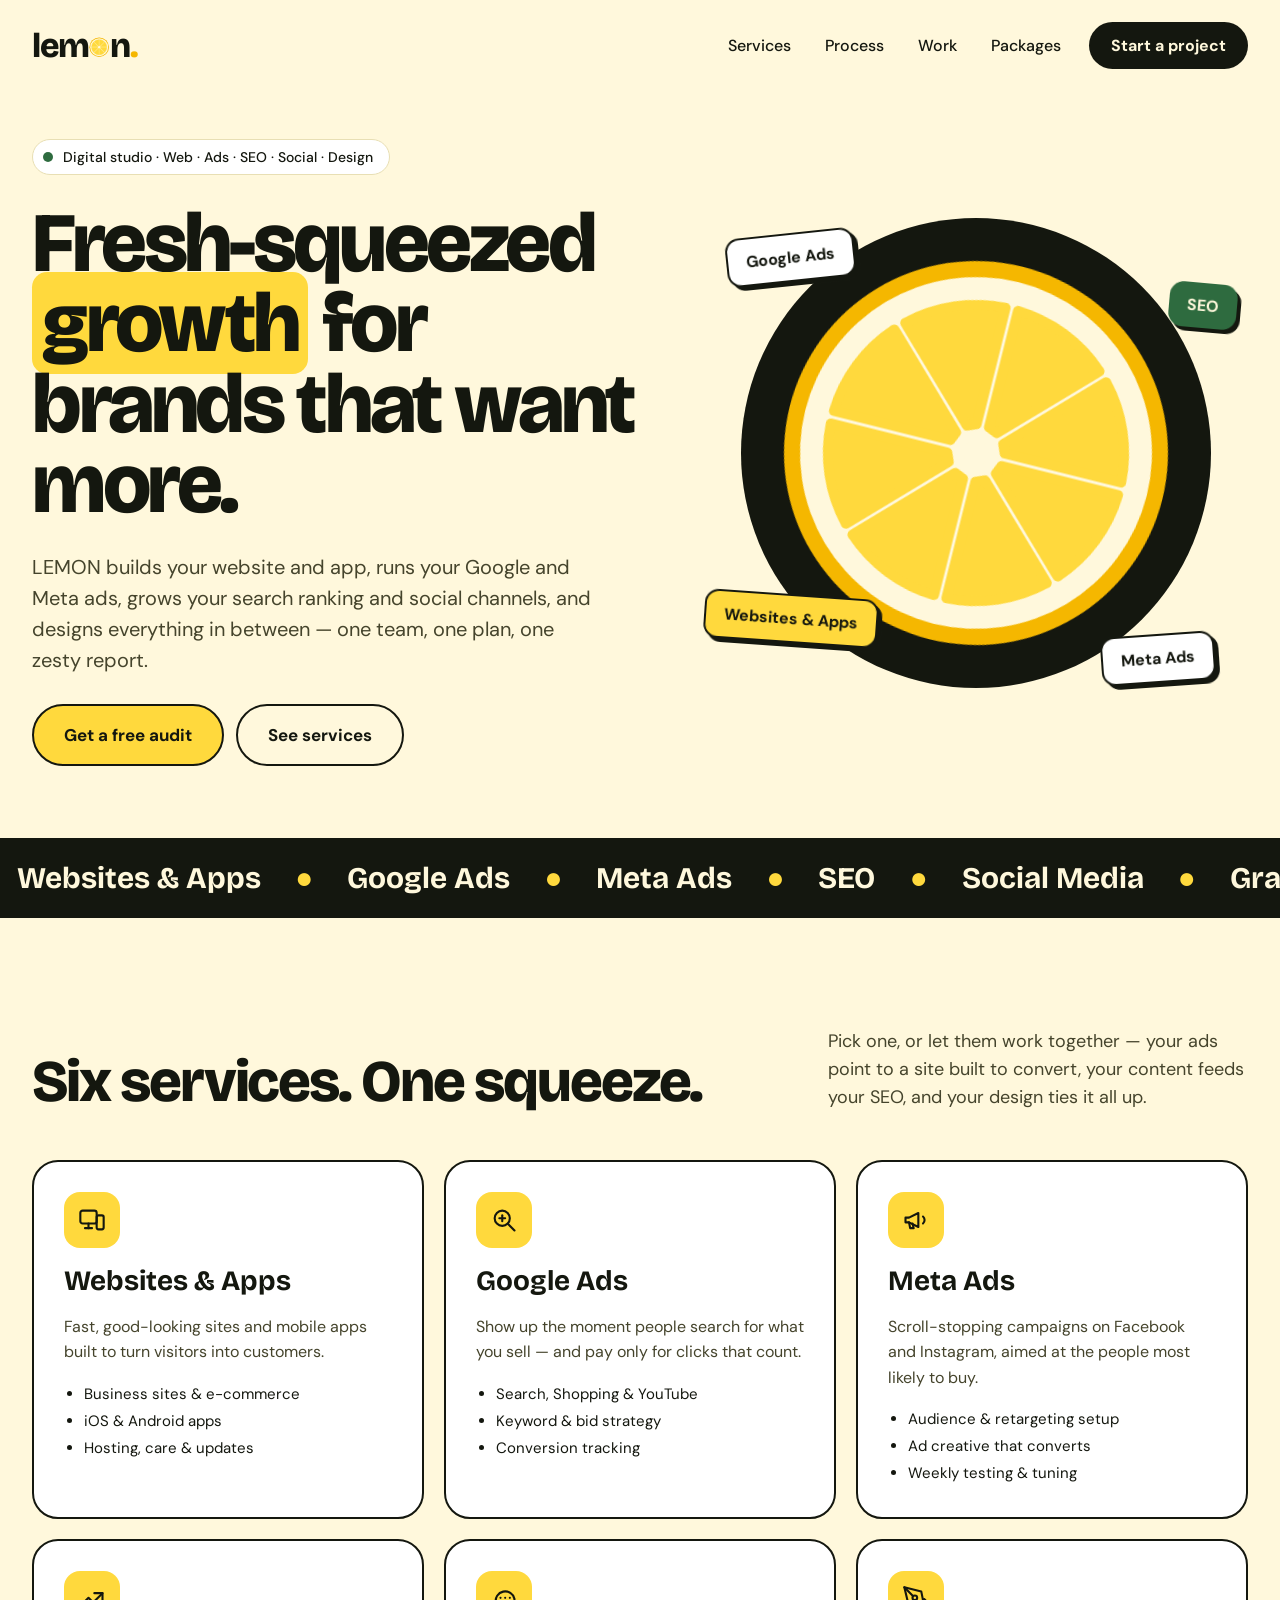
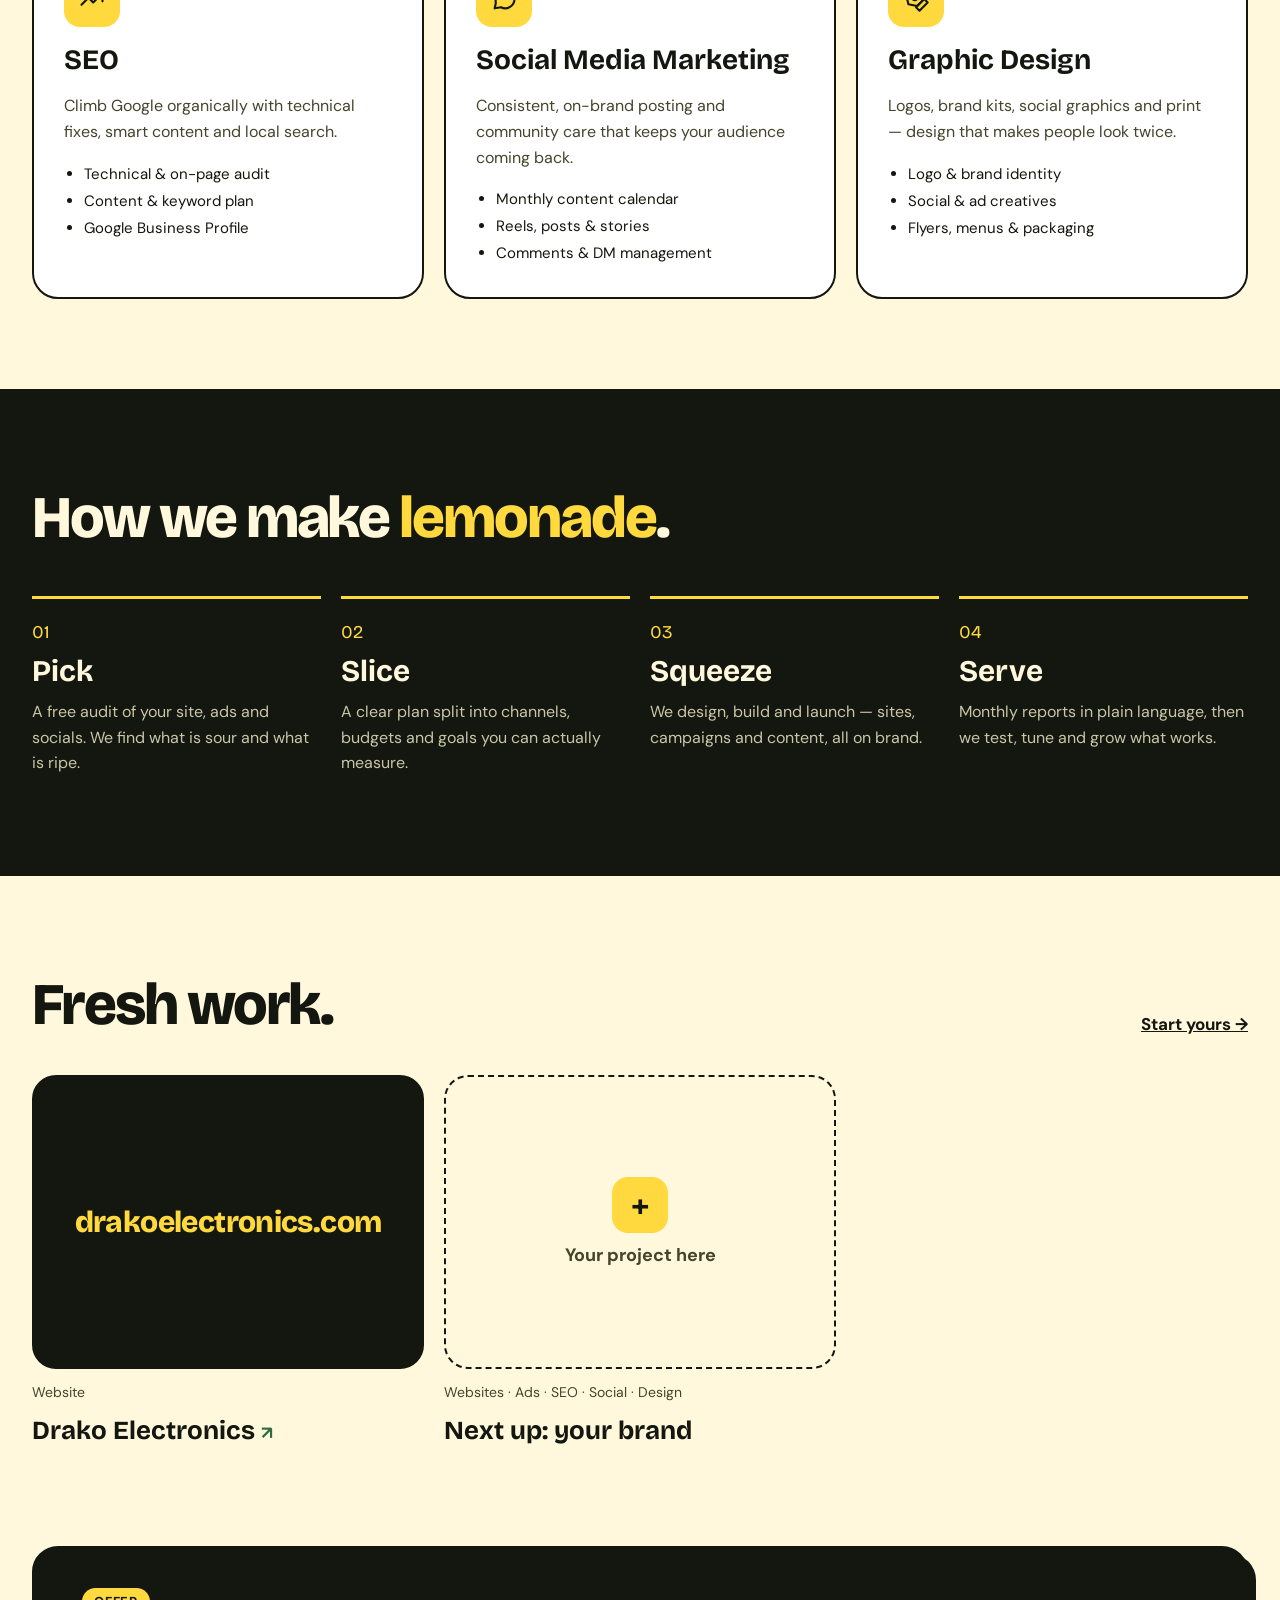
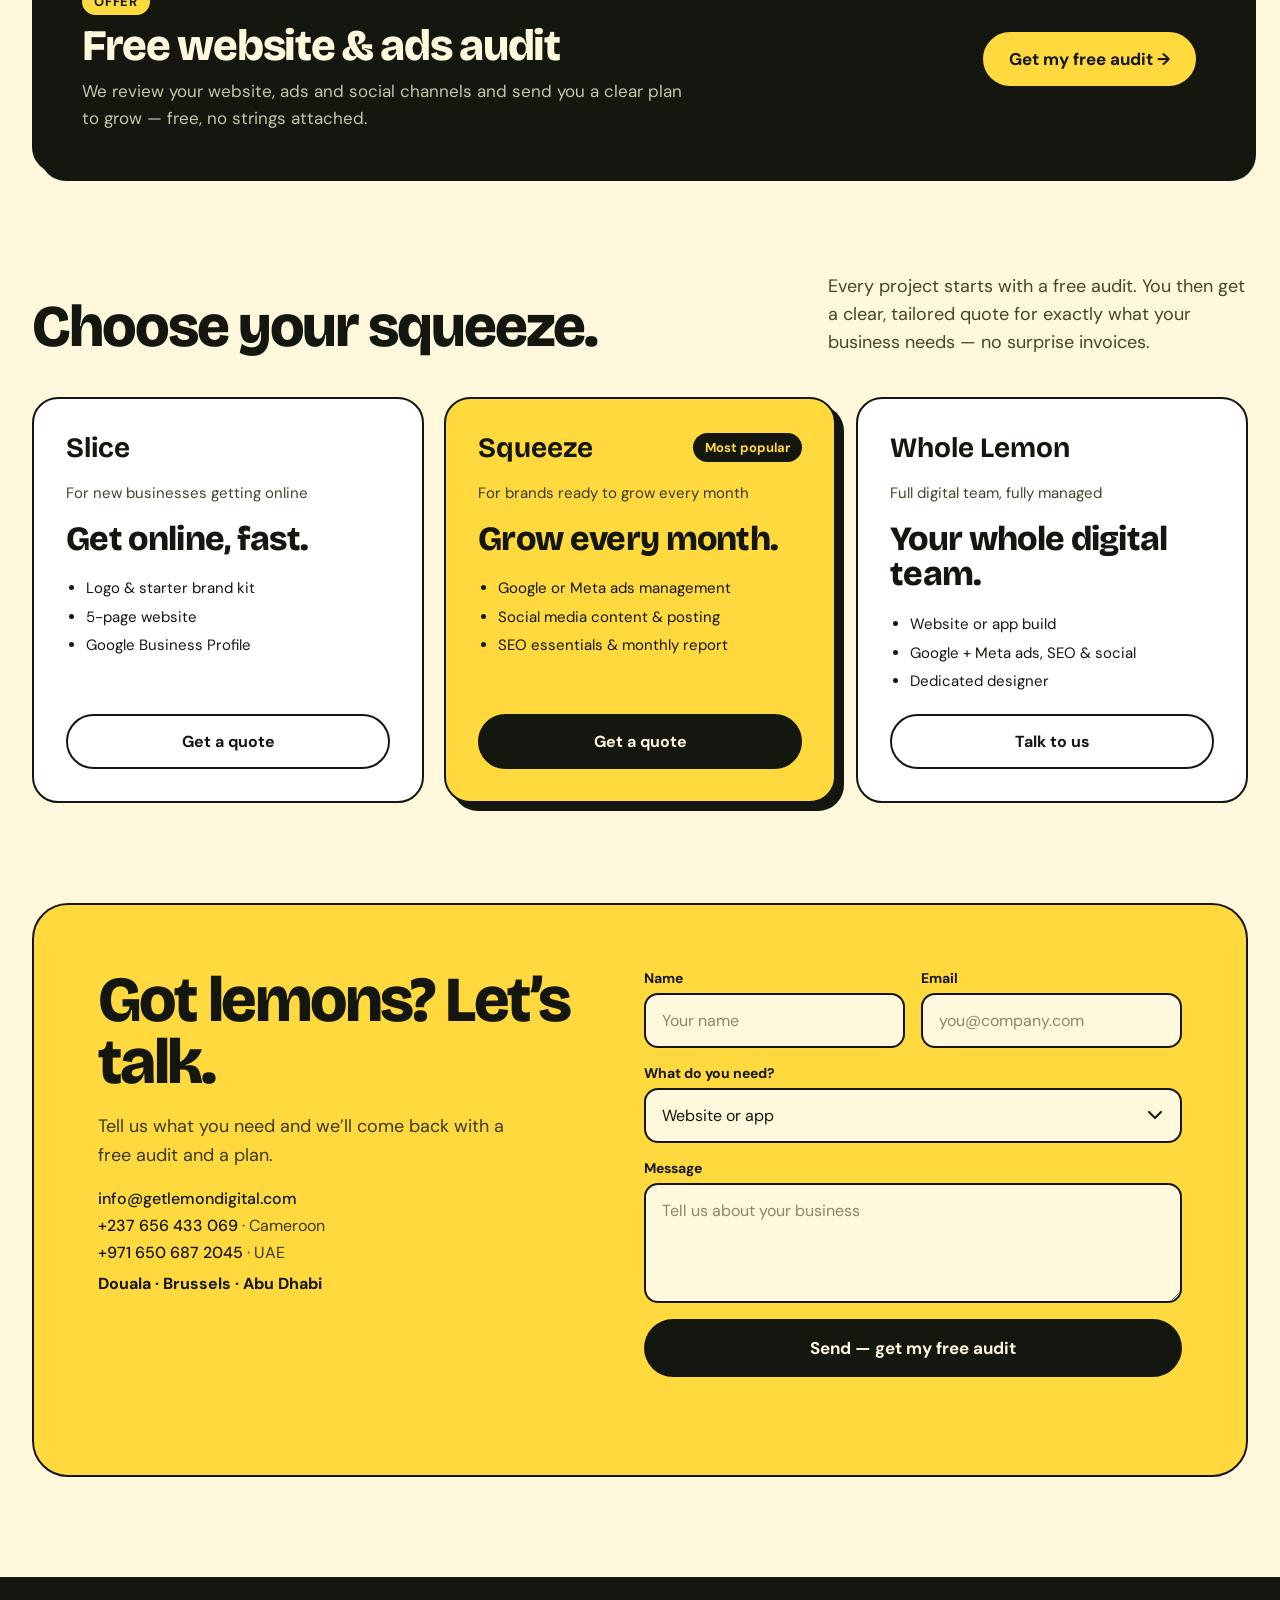
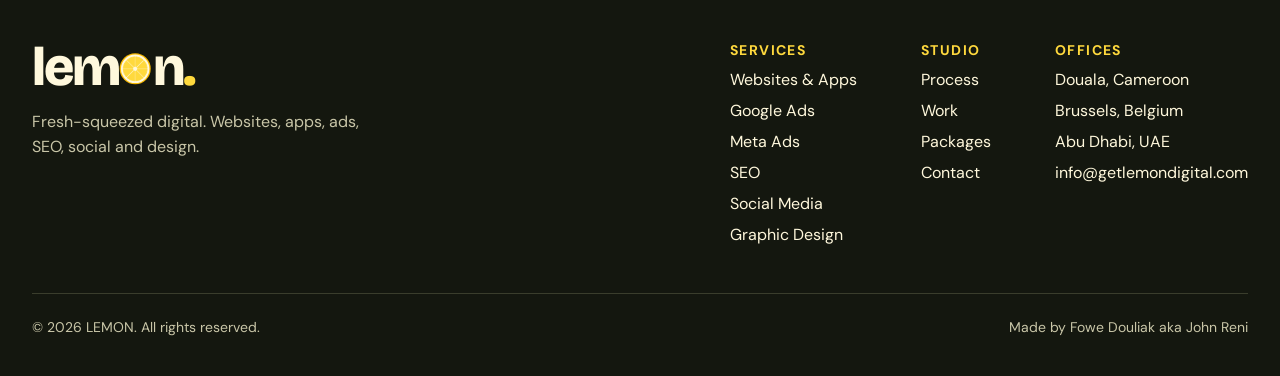
==== index.html @ 899b7c86 "Fill in contact details, add Drako project, editable projects and advert banner - Contact: info@getl" ====
<!doctype html>
<html lang="en">
<head>
  <meta charset="utf-8">
  <meta name="viewport" content="width=device-width, initial-scale=1">
  <title>LEMON — Digital studio · Websites, Apps, Ads, SEO, Social &amp; Design</title>
  <meta name="description" content="LEMON builds your website and app, runs your Google and Meta ads, grows your search ranking and social channels, and designs everything in between — one team, one plan, one zesty report.">
  <meta name="theme-color" content="#FFF8DC">

  <!-- Social sharing preview. When getlemondigital.com points to this site, change both addresses below to it. -->
  <meta property="og:type" content="website">
  <meta property="og:title" content="LEMON — Fresh-squeezed growth">
  <meta property="og:description" content="Websites, apps, Google & Meta ads, SEO, social media and design — one team, one plan, one zesty report.">
  <meta property="og:image" content="https://johnreni.github.io/lemon/assets/img/og-image.png">
  <meta property="og:url" content="https://johnreni.github.io/lemon/">
  <meta name="twitter:card" content="summary_large_image">

  <link rel="icon" href="assets/img/favicon.svg" type="image/svg+xml">
  <link rel="icon" href="assets/img/favicon-32.png" sizes="32x32" type="image/png">
  <link rel="apple-touch-icon" href="assets/img/apple-touch-icon.png">
  <link rel="manifest" href="site.webmanifest">

  <link rel="preconnect" href="https://fonts.googleapis.com">
  <link rel="preconnect" href="https://fonts.gstatic.com" crossorigin>
  <link rel="stylesheet" href="https://fonts.googleapis.com/css2?family=Bricolage+Grotesque:opsz,wght@12..96,500;12..96,700;12..96,800&amp;family=DM+Sans:wght@400;500;700&amp;display=swap">
  <link rel="stylesheet" href="assets/css/styles.css">
  <script>document.documentElement.classList.add('js');</script>
</head>
<body>

  <!-- Lemon-slice mark, defined once and reused by the logo, hero and footer -->
  <svg width="0" height="0" style="position:absolute" aria-hidden="true" focusable="false">
    <symbol id="lemon-slice" viewBox="0 0 100 100">
      <circle cx="50" cy="50" r="48" fill="#F5B700"/>
      <circle cx="50" cy="50" r="44" fill="#FFF8DC"/>
      <path d="M51.60 43.00L51.60 13.00A37 37 0 0 1 75.03 22.71L53.82 43.92ZM56.08 46.18L77.29 24.97A37 37 0 0 1 87.00 48.40L57.00 48.40ZM57.00 51.60L87.00 51.60A37 37 0 0 1 77.29 75.03L56.08 53.82ZM53.82 56.08L75.03 77.29A37 37 0 0 1 51.60 87.00L51.60 57.00ZM48.40 57.00L48.40 87.00A37 37 0 0 1 24.97 77.29L46.18 56.08ZM43.92 53.82L22.71 75.03A37 37 0 0 1 13.00 51.60L43.00 51.60ZM43.00 48.40L13.00 48.40A37 37 0 0 1 22.71 24.97L43.92 46.18ZM46.18 43.92L24.97 22.71A37 37 0 0 1 48.40 13.00L48.40 43.00Z" fill="#FFD93D" stroke="#FFD93D" stroke-width="2.5" stroke-linejoin="round"/>
      <circle cx="50" cy="50" r="3.2" fill="#FFF8DC"/>
    </symbol>
    <!-- Whole lemon, side view (used by the intro animation) -->
    <symbol id="lemon-whole" viewBox="0 0 120 100">
      <defs>
        <radialGradient id="lw-shade" cx="42%" cy="35%" r="70%">
          <stop offset="0" stop-color="#FFE77A"/>
          <stop offset=".55" stop-color="#FFD93D"/>
          <stop offset="1" stop-color="#F5B700"/>
        </radialGradient>
      </defs>
      <ellipse cx="7" cy="52" rx="6" ry="5" fill="#F5B700"/>
      <ellipse cx="113" cy="48" rx="6" ry="5" fill="#F5B700"/>
      <path d="M8 52C8 26 34 12 60 12C86 12 112 24 112 48C112 74 86 88 60 88C34 88 8 78 8 52Z" fill="url(#lw-shade)"/>
      <ellipse cx="44" cy="32" rx="16" ry="7" fill="#FFFFFF" opacity=".45" transform="rotate(-14 44 32)"/>
      <g fill="#F5B700" opacity=".55"><circle cx="70" cy="30" r="1"/><circle cx="82" cy="40" r="1"/><circle cx="58" cy="62" r="1"/><circle cx="78" cy="68" r="1"/><circle cx="36" cy="58" r="1"/><circle cx="92" cy="58" r="1"/></g>
      <path d="M100 30C104 16 116 10 118 12C118 22 110 30 100 30Z" fill="#2E6B3F"/>
    </symbol>
  </svg>

  <a class="skip-link" href="#main">Skip to content</a>

  <!-- NAV -->
  <header class="site-header">
    <div class="site-header__inner">
      <a href="#top" class="wordmark" aria-label="Lemon home">lem<svg class="slice" viewBox="0 0 100 100" aria-hidden="true"><use href="#lemon-slice"/></svg>n<span class="dot">.</span></a>
      <button class="nav-toggle" type="button" aria-expanded="false" aria-controls="main-nav">
        <span class="nav-toggle__bars" aria-hidden="true"><span></span></span>Menu
      </button>
      <nav id="main-nav" class="main-nav" aria-label="Main">
        <a href="#services">Services</a>
        <a href="#process">Process</a>
        <a href="#work">Work</a>
        <a href="#packages">Packages</a>
        <a href="#contact" class="nav-cta">Start a project</a>
      </nav>
    </div>
  </header>

  <main id="main">

    <!-- HERO -->
    <section id="top" class="hero">
      <div class="hero__copy">
        <span class="eyebrow"><span class="eyebrow__dot" aria-hidden="true"></span>Digital studio · Web · Ads · SEO · Social · Design</span>
        <h1>Fresh-squeezed <span class="highlight">growth</span> for brands that want more.</h1>
        <p class="hero__lead">LEMON builds your website and app, runs your Google and Meta ads, grows your search ranking and social channels, and designs everything in between — one team, one plan, one zesty report.</p>
        <div class="hero__actions">
          <a href="#contact" class="btn btn--zest">Get a free audit</a>
          <a href="#services" class="btn btn--ghost">See services</a>
        </div>
      </div>
      <div class="hero__visual">
        <div class="hero__disc" aria-hidden="true"></div>

        <!-- Intro animation: a whole lemon drops in, gets sliced, and opens to show the slice below.
             Purely decorative; hidden for visitors who prefer reduced motion. -->
        <div class="lemon-intro" aria-hidden="true">
          <div class="lemon-intro__whole">
            <div class="lemon-intro__half lemon-intro__half--left"><svg viewBox="0 0 120 100"><use href="#lemon-whole"/></svg></div>
            <div class="lemon-intro__half lemon-intro__half--right"><svg viewBox="0 0 120 100"><use href="#lemon-whole"/></svg></div>
          </div>
          <div class="lemon-intro__knife"></div>
          <span class="lemon-intro__drop" style="--dx:-120px;--dy:-90px"></span>
          <span class="lemon-intro__drop" style="--dx:110px;--dy:-110px"></span>
          <span class="lemon-intro__drop" style="--dx:-150px;--dy:30px"></span>
          <span class="lemon-intro__drop" style="--dx:140px;--dy:50px"></span>
          <span class="lemon-intro__drop" style="--dx:-40px;--dy:-140px"></span>
          <span class="lemon-intro__drop" style="--dx:50px;--dy:130px"></span>
        </div>

        <svg class="hero__lemon" viewBox="0 0 100 100" role="img" aria-label="A sliced lemon"><use href="#lemon-slice"/></svg>
        <span class="tag tag--1">Google Ads</span>
        <span class="tag tag--2">SEO</span>
        <span class="tag tag--3">Websites &amp; Apps</span>
        <span class="tag tag--4">Meta Ads</span>
      </div>
    </section>

    <!-- STRIP -->
    <div class="strip">
      <div class="strip__track">
        <div class="strip__group">
          <span>Websites &amp; Apps</span><span class="bullet" aria-hidden="true">●</span>
          <span>Google Ads</span><span class="bullet" aria-hidden="true">●</span>
          <span>Meta Ads</span><span class="bullet" aria-hidden="true">●</span>
          <span>SEO</span><span class="bullet" aria-hidden="true">●</span>
          <span>Social Media</span><span class="bullet" aria-hidden="true">●</span>
          <span>Graphic Design</span><span class="bullet" aria-hidden="true">●</span>
        </div>
        <div class="strip__group" aria-hidden="true">
          <span>Websites &amp; Apps</span><span class="bullet">●</span>
          <span>Google Ads</span><span class="bullet">●</span>
          <span>Meta Ads</span><span class="bullet">●</span>
          <span>SEO</span><span class="bullet">●</span>
          <span>Social Media</span><span class="bullet">●</span>
          <span>Graphic Design</span><span class="bullet">●</span>
        </div>
      </div>
    </div>

    <!-- SERVICES -->
    <section id="services" class="services container">
      <div class="section-head">
        <h2 class="h2" style="max-width: 720px">Six services. One squeeze.</h2>
        <p>Pick one, or let them work together — your ads point to a site built to convert, your content feeds your SEO, and your design ties it all up.</p>
      </div>
      <div class="card-grid">
        <article class="service-card">
          <div class="service-card__icon"><svg width="28" height="28" viewBox="0 0 24 24" fill="none" stroke="#14170F" stroke-width="1.8" stroke-linecap="round" stroke-linejoin="round" aria-hidden="true"><rect x="2" y="4" width="14" height="11" rx="2"/><path d="M6 19h6"/><path d="M9 15v4"/><rect x="16" y="8" width="6" height="12" rx="1.5"/></svg></div>
          <h3>Websites &amp; Apps</h3>
          <p>Fast, good-looking sites and mobile apps built to turn visitors into customers.</p>
          <ul><li>Business sites &amp; e-commerce</li><li>iOS &amp; Android apps</li><li>Hosting, care &amp; updates</li></ul>
        </article>
        <article class="service-card">
          <div class="service-card__icon"><svg width="28" height="28" viewBox="0 0 24 24" fill="none" stroke="#14170F" stroke-width="1.8" stroke-linecap="round" stroke-linejoin="round" aria-hidden="true"><circle cx="10.5" cy="10.5" r="6.5"/><path d="M15.5 15.5L21 21"/><path d="M8 10.5h5"/><path d="M10.5 8v5"/></svg></div>
          <h3>Google Ads</h3>
          <p>Show up the moment people search for what you sell — and pay only for clicks that count.</p>
          <ul><li>Search, Shopping &amp; YouTube</li><li>Keyword &amp; bid strategy</li><li>Conversion tracking</li></ul>
        </article>
        <article class="service-card">
          <div class="service-card__icon"><svg width="28" height="28" viewBox="0 0 24 24" fill="none" stroke="#14170F" stroke-width="1.8" stroke-linecap="round" stroke-linejoin="round" aria-hidden="true"><path d="M3 10v4h3l8 4V6l-8 4H3z"/><path d="M18 9a4 4 0 0 1 0 6"/><path d="M6 14l1 5h3l-1-4"/></svg></div>
          <h3>Meta Ads</h3>
          <p>Scroll-stopping campaigns on Facebook and Instagram, aimed at the people most likely to buy.</p>
          <ul><li>Audience &amp; retargeting setup</li><li>Ad creative that converts</li><li>Weekly testing &amp; tuning</li></ul>
        </article>
        <article class="service-card">
          <div class="service-card__icon"><svg width="28" height="28" viewBox="0 0 24 24" fill="none" stroke="#14170F" stroke-width="1.8" stroke-linecap="round" stroke-linejoin="round" aria-hidden="true"><path d="M3 17l6-6 4 4 8-8"/><path d="M14 7h7v7"/></svg></div>
          <h3>SEO</h3>
          <p>Climb Google organically with technical fixes, smart content and local search.</p>
          <ul><li>Technical &amp; on-page audit</li><li>Content &amp; keyword plan</li><li>Google Business Profile</li></ul>
        </article>
        <article class="service-card">
          <div class="service-card__icon"><svg width="28" height="28" viewBox="0 0 24 24" fill="none" stroke="#14170F" stroke-width="1.8" stroke-linecap="round" stroke-linejoin="round" aria-hidden="true"><path d="M21 12a8 8 0 0 1-11.6 7.1L4 20l1-4.6A8 8 0 1 1 21 12z"/><path d="M9 11h.01"/><path d="M13 11h.01"/><path d="M17 11h.01"/></svg></div>
          <h3>Social Media Marketing</h3>
          <p>Consistent, on-brand posting and community care that keeps your audience coming back.</p>
          <ul><li>Monthly content calendar</li><li>Reels, posts &amp; stories</li><li>Comments &amp; DM management</li></ul>
        </article>
        <article class="service-card">
          <div class="service-card__icon"><svg width="28" height="28" viewBox="0 0 24 24" fill="none" stroke="#14170F" stroke-width="1.8" stroke-linecap="round" stroke-linejoin="round" aria-hidden="true"><path d="M12 19l7-7 3 3-7 7-3-3z"/><path d="M18 13l-1.5-7.5L2 2l3.5 14.5L13 18l5-5z"/><path d="M2 2l7.6 7.6"/><circle cx="11" cy="11" r="2"/></svg></div>
          <h3>Graphic Design</h3>
          <p>Logos, brand kits, social graphics and print — design that makes people look twice.</p>
          <ul><li>Logo &amp; brand identity</li><li>Social &amp; ad creatives</li><li>Flyers, menus &amp; packaging</li></ul>
        </article>
      </div>
    </section>

    <!-- PROCESS -->
    <section id="process" class="process">
      <div class="process__inner container">
        <h2 class="h2">How we make <span class="accent">lemonade</span>.</h2>
        <ol class="steps">
          <li><span class="steps__num">01</span><strong>Pick</strong><span class="steps__text">A free audit of your site, ads and socials. We find what is sour and what is ripe.</span></li>
          <li><span class="steps__num">02</span><strong>Slice</strong><span class="steps__text">A clear plan split into channels, budgets and goals you can actually measure.</span></li>
          <li><span class="steps__num">03</span><strong>Squeeze</strong><span class="steps__text">We design, build and launch — sites, campaigns and content, all on brand.</span></li>
          <li><span class="steps__num">04</span><strong>Serve</strong><span class="steps__text">Monthly reports in plain language, then we test, tune and grow what works.</span></li>
        </ol>
      </div>
    </section>

    <!-- WORK
         Projects come from data/projects.json (edit them at app.pagescms.org — see README).
         The cards below are only shown if that file can't be loaded. -->
    <section id="work" class="work container">
      <div class="section-head">
        <h2 class="h2">Fresh work.</h2>
        <a href="#contact" class="work__all">Start yours →</a>
      </div>
      <div class="card-grid" data-projects>
        <a href="https://drakoelectronics.com" class="project" target="_blank" rel="noopener">
          <div class="project__media project__media--ink"><span class="project__site">drakoelectronics.com</span></div>
          <span class="project__meta">Website</span>
          <strong>Drako Electronics <span class="project__ext" aria-hidden="true">↗</span></strong>
        </a>
        <a href="#contact" class="project project--next">
          <div class="project__media project__media--next"><span class="project__next-icon" aria-hidden="true">+</span><span>Your project here</span></div>
          <span class="project__meta">Websites · Ads · SEO · Social · Design</span>
          <strong>Next up: your brand</strong>
        </a>
      </div>
    </section>

    <!-- ADVERT BANNER
         Filled from data/ads.json (edit at app.pagescms.org — see README). Hidden when no advert is switched on. -->
    <aside class="ad-slot container" aria-label="Advertisement" data-ads hidden></aside>

    <!-- PACKAGES -->
    <section id="packages" class="packages container">
      <div class="section-head">
        <h2 class="h2">Choose your squeeze.</h2>
        <p>Every project starts with a free audit. You then get a clear, tailored quote for exactly what your business needs — no surprise invoices.</p>
      </div>
      <div class="card-grid">
        <div class="package">
          <strong class="package__name">Slice</strong>
          <span class="package__for">For new businesses getting online</span>
          <span class="package__headline">Get online, fast.</span>
          <ul><li>Logo &amp; starter brand kit</li><li>5-page website</li><li>Google Business Profile</li></ul>
          <a href="#contact" class="btn btn--ghost" data-package="Slice">Get a quote</a>
        </div>
        <div class="package package--featured">
          <div class="package__top"><strong class="package__name">Squeeze</strong><span class="package__badge">Most popular</span></div>
          <span class="package__for">For brands ready to grow every month</span>
          <span class="package__headline">Grow every month.</span>
          <ul><li>Google or Meta ads management</li><li>Social media content &amp; posting</li><li>SEO essentials &amp; monthly report</li></ul>
          <a href="#contact" class="btn btn--ink" data-package="Squeeze">Get a quote</a>
        </div>
        <div class="package">
          <strong class="package__name">Whole Lemon</strong>
          <span class="package__for">Full digital team, fully managed</span>
          <span class="package__headline">Your whole digital team.</span>
          <ul><li>Website or app build</li><li>Google + Meta ads, SEO &amp; social</li><li>Dedicated designer</li></ul>
          <a href="#contact" class="btn btn--ghost" data-package="Whole Lemon">Talk to us</a>
        </div>
      </div>
    </section>

    <!-- CONTACT -->
    <section id="contact" class="contact">
      <div class="contact__card">
        <div class="contact__intro">
          <h2>Got lemons? Let’s talk.</h2>
          <p>Tell us what you need and we’ll come back with a free audit and a plan.</p>
          <address class="contact__details">
            <a href="mailto:info@getlemondigital.com">info@getlemondigital.com</a>
            <span><a href="tel:+237656433069">+237 656 433 069</a> <span class="contact__where">· Cameroon</span></span>
            <span><a href="tel:+9716506872045">+971 650 687 2045</a> <span class="contact__where">· UAE</span></span>
            <span class="contact__offices">Douala · Brussels · Abu Dhabi</span>
          </address>
        </div>

        <!-- EDIT: data-email is where enquiries go.
             Optional: paste a Formspree (or similar) form URL into action="" to receive messages
             without opening the visitor's email app. Leave action="" empty to use email. -->
        <form class="contact-form" action="" method="POST" data-email="info@getlemondigital.com" novalidate>
          <label class="field">Name<input type="text" name="name" placeholder="Your name" autocomplete="name" required></label>
          <label class="field">Email<input type="email" name="email" placeholder="you@company.com" autocomplete="email" required></label>
          <label class="field field--full">What do you need?
            <select name="service">
              <option>Website or app</option>
              <option>Google Ads</option>
              <option>Meta Ads</option>
              <option>SEO</option>
              <option>Social media</option>
              <option>Graphic design</option>
              <option>A bit of everything</option>
            </select>
          </label>
          <label class="field field--full">Message<textarea name="message" rows="4" placeholder="Tell us about your business"></textarea></label>
          <label class="hp-field" aria-hidden="true">Leave this empty<input type="text" name="_gotcha" tabindex="-1" autocomplete="off"></label>
          <button type="submit" class="btn btn--ink">Send — get my free audit</button>
          <p class="form-status" role="status" aria-live="polite"></p>
        </form>
      </div>
    </section>

  </main>

  <!-- FOOTER -->
  <footer class="site-footer">
    <div class="site-footer__inner container">
      <div class="site-footer__top">
        <div class="site-footer__brand">
          <a href="#top" class="wordmark" aria-label="Lemon, back to top">lem<svg class="slice" viewBox="0 0 100 100" aria-hidden="true"><use href="#lemon-slice"/></svg>n<span class="dot">.</span></a>
          <span class="site-footer__tagline">Fresh-squeezed digital. Websites, apps, ads, SEO, social and design.</span>
        </div>
        <div class="site-footer__cols">
          <nav class="site-footer__col" aria-label="Services"><strong>Services</strong><a href="#services">Websites &amp; Apps</a><a href="#services">Google Ads</a><a href="#services">Meta Ads</a><a href="#services">SEO</a><a href="#services">Social Media</a><a href="#services">Graphic Design</a></nav>
          <nav class="site-footer__col" aria-label="Studio"><strong>Studio</strong><a href="#process">Process</a><a href="#work">Work</a><a href="#packages">Packages</a><a href="#contact">Contact</a></nav>
          <div class="site-footer__col"><strong>Offices</strong><span>Douala, Cameroon</span><span>Brussels, Belgium</span><span>Abu Dhabi, UAE</span><a href="mailto:info@getlemondigital.com">info@getlemondigital.com</a></div>
        </div>
      </div>
      <div class="site-footer__bottom"><span>© <span data-year>2026</span> LEMON. All rights reserved.</span><span>Made by Fowe Douliak aka John Reni</span></div>
    </div>
  </footer>

  <script src="assets/js/main.js" defer></script>
</body>
</html>
---- assets/css/styles.css ----
/* LEMON — site styles
   Values are taken directly from the Claude Design exports in /design-source.
   Brand palette: Zest #FFD93D · Rind #F5B700 · Pith #FFF8DC · Leaf #2E6B3F · Ink #14170F */

:root {
  --zest: #FFD93D;
  --rind: #F5B700;
  --pith: #FFF8DC;
  --leaf: #2E6B3F;
  --ink: #14170F;
  --white: #FFFFFF;
  --text-muted: #45442C;
  --text-on-zest: #3A3A1E;
  --text-on-ink: #C9C6A8;
  --line-light: #E8DFB4;
  --line-dark: #3A3D2C;

  --font-display: 'Bricolage Grotesque', sans-serif;
  --font-body: 'DM Sans', sans-serif;

  --container: 1280px;
  --gutter: 32px;
  --h2-size: clamp(2.4rem, 4.6vw, 4.2rem);
}

*, *::before, *::after { box-sizing: border-box; }

html { scroll-behavior: smooth; scroll-padding-top: 16px; }
@media (prefers-reduced-motion: reduce) { html { scroll-behavior: auto; } }

body {
  margin: 0;
  background: var(--pith);
  color: var(--ink);
  font-family: var(--font-body);
  min-height: 100vh;
  -webkit-font-smoothing: antialiased;
  text-rendering: optimizeLegibility;
}

img, svg { display: block; }
a { color: var(--ink); }
a:hover { color: var(--leaf); }

:focus-visible { outline: 3px solid var(--leaf); outline-offset: 3px; border-radius: 6px; }

.visually-hidden {
  position: absolute !important; width: 1px; height: 1px; padding: 0; margin: -1px;
  overflow: hidden; clip: rect(0 0 0 0); white-space: nowrap; border: 0;
}

.skip-link {
  position: absolute; left: 16px; top: -60px; z-index: 100;
  padding: 12px 18px; border-radius: 999px; background: var(--ink); color: var(--pith);
  font-weight: 700; text-decoration: none; transition: top .15s;
}
.skip-link:focus { top: 16px; color: var(--pith); }

.container { max-width: var(--container); margin: 0 auto; padding-left: var(--gutter); padding-right: var(--gutter); }

.display { font-family: var(--font-display); }
.h2 {
  margin: 0; font-family: var(--font-display); font-weight: 800;
  font-size: var(--h2-size); line-height: 1; letter-spacing: -0.035em;
}

/* ---------- Wordmark ("lem◉n.") ---------- */
.wordmark {
  display: inline-flex; align-items: center; text-decoration: none;
  font-family: var(--font-display); font-weight: 800; letter-spacing: -0.04em; color: var(--ink);
  line-height: 1;
}
.wordmark:hover { color: var(--ink); }
.wordmark .slice { width: 0.6em; height: 0.6em; margin: 0.12em 0.015em 0; flex-shrink: 0; }
.wordmark .dot { color: var(--rind); }

/* ---------- Buttons ---------- */
.btn {
  display: inline-block; padding: 18px 30px; border-radius: 999px; border: 2px solid var(--ink);
  font-weight: 700; font-size: 17px; text-decoration: none; text-align: center; color: var(--ink);
  font-family: inherit; cursor: pointer;
  transition: background-color .15s ease, color .15s ease, transform .15s ease, box-shadow .15s ease;
}
.btn:hover { color: var(--ink); transform: translate(-2px, -2px); box-shadow: 4px 4px 0 var(--ink); }
.btn:active { transform: none; box-shadow: none; }
.btn--zest { background: var(--zest); }
.btn--zest:hover { background: var(--rind); }
.btn--ghost { background: transparent; }
.btn--ghost:hover { background: var(--white); }
.btn--ink { background: var(--ink); color: var(--pith); }
.btn--ink:hover { background: var(--leaf); color: var(--pith); border-color: var(--ink); }
@media (prefers-reduced-motion: reduce) { .btn, .btn:hover { transform: none; transition: none; } }

/* ---------- Header / nav ---------- */
.site-header { position: relative; z-index: 20; }
.site-header__inner {
  max-width: var(--container); margin: 0 auto; padding: 22px var(--gutter);
  display: flex; flex-wrap: wrap; align-items: center; justify-content: space-between; gap: 16px;
}
.site-header .wordmark { font-size: 34px; }

.main-nav { display: flex; flex-wrap: wrap; gap: 6px; align-items: center; }
.main-nav a { padding: 12px 14px; font-weight: 500; text-decoration: none; }
.main-nav .nav-cta {
  margin-left: 8px; padding: 13px 22px; border-radius: 999px; background: var(--ink); color: var(--pith);
  font-weight: 700; transition: background-color .15s ease;
}
.main-nav .nav-cta:hover { background: var(--leaf); color: var(--pith); }

.nav-toggle {
  display: none; align-items: center; gap: 10px; padding: 12px 18px; border-radius: 999px;
  border: 2px solid var(--ink); background: transparent; color: var(--ink);
  font: inherit; font-weight: 700; font-size: 16px; cursor: pointer;
}
.nav-toggle__bars { position: relative; width: 18px; height: 12px; }
.nav-toggle__bars::before, .nav-toggle__bars::after, .nav-toggle__bars span {
  content: ""; position: absolute; left: 0; width: 100%; height: 2px; background: currentColor; border-radius: 2px;
  transition: transform .2s ease, opacity .2s ease;
}
.nav-toggle__bars::before { top: 0; }
.nav-toggle__bars span { top: 5px; }
.nav-toggle__bars::after { top: 10px; }
.nav-toggle[aria-expanded="true"] .nav-toggle__bars::before { transform: translateY(5px) rotate(45deg); }
.nav-toggle[aria-expanded="true"] .nav-toggle__bars span { opacity: 0; }
.nav-toggle[aria-expanded="true"] .nav-toggle__bars::after { transform: translateY(-5px) rotate(-45deg); }

@media (max-width: 820px) {
  .js .nav-toggle { display: inline-flex; }
  .js .main-nav {
    display: none; width: 100%; flex-direction: column; align-items: stretch; gap: 4px;
    padding: 12px; border: 2px solid var(--ink); border-radius: 26px; background: var(--white);
    box-shadow: 6px 6px 0 var(--ink);
  }
  .js .main-nav.is-open { display: flex; }
  .js .main-nav a { padding: 14px 16px; border-radius: 16px; font-size: 18px; }
  .js .main-nav a:not(.nav-cta):hover { background: var(--pith); }
  .js .main-nav .nav-cta { margin: 6px 0 0; text-align: center; }
}

/* ---------- Hero ---------- */
.hero {
  max-width: var(--container); margin: 0 auto; padding: 48px var(--gutter) 72px;
  display: flex; flex-wrap: wrap; align-items: center; gap: 48px;
}
.hero__copy { flex: 1 1 520px; min-width: 0; display: flex; flex-direction: column; gap: 28px; }
.eyebrow {
  align-self: flex-start; display: inline-flex; align-items: center; gap: 10px;
  padding: 8px 16px 8px 10px; border-radius: 999px; background: var(--white);
  border: 1.5px solid var(--line-light); font-size: 14px; font-weight: 500;
}
.eyebrow__dot { width: 10px; height: 10px; border-radius: 50%; background: var(--leaf); flex-shrink: 0; }
.hero h1 {
  margin: 0; font-family: var(--font-display); font-weight: 800;
  font-size: clamp(3rem, 6.6vw, 6.2rem); line-height: 0.95; letter-spacing: -0.04em;
}
.highlight {
  background: var(--zest); padding: 0 0.12em; border-radius: 0.18em;
  -webkit-box-decoration-break: clone; box-decoration-break: clone;
}
.hero__lead { margin: 0; font-size: 20px; line-height: 1.55; color: var(--text-muted); max-width: 560px; }
.hero__actions { display: flex; flex-wrap: wrap; gap: 12px; }

.hero__visual {
  flex: 1 1 440px; min-width: 0; position: relative;
  display: flex; justify-content: center; align-items: center; min-height: 520px;
}
.hero__disc { position: absolute; width: 470px; max-width: 100%; aspect-ratio: 1; border-radius: 50%; background: var(--ink); }
.hero__lemon {
  position: relative; width: 400px; max-width: 86%; height: auto; transform: rotate(14deg);
}

.tag {
  position: absolute; padding: 12px 18px; border-radius: 14px; font-weight: 700;
  box-shadow: 4px 4px 0 var(--ink); white-space: nowrap;
}
.tag--1 { top: 40px; left: 4%; background: var(--white); border: 2px solid var(--ink); transform: rotate(-6deg); }
.tag--2 { top: 90px; right: 2%; background: var(--leaf); color: var(--pith); transform: rotate(5deg); }
.tag--3 { bottom: 70px; left: 0; background: var(--zest); border: 2px solid var(--ink); transform: rotate(4deg); }
.tag--4 { bottom: 30px; right: 6%; background: var(--white); border: 2px solid var(--ink); transform: rotate(-4deg); }

@media (max-width: 600px) {
  .hero { padding-top: 24px; padding-bottom: 56px; gap: 32px; }
  .hero__copy { gap: 22px; }
  .hero__lead { font-size: 18px; }
  .hero__actions .btn { flex: 1 1 auto; padding: 16px 22px; }
  .hero__visual { min-height: 380px; }
  .tag { padding: 9px 13px; font-size: 14px; border-radius: 12px; }
  .tag--1 { top: 10px; }
  .tag--2 { top: 56px; }
  .tag--3 { bottom: 40px; }
  .tag--4 { bottom: 4px; }
}

/* ---------- Service strip (marquee) ---------- */
.strip { background: var(--ink); color: var(--pith); overflow: hidden; padding: 22px 0; }
.strip__track { display: flex; width: max-content; animation: marquee 40s linear infinite; }
.strip__group {
  display: flex; gap: 34px; align-items: center; white-space: nowrap; padding: 0 17px;
  font-family: var(--font-display); font-weight: 700; font-size: 30px;
}
.strip__group .bullet { color: var(--zest); }
.strip:hover .strip__track { animation-play-state: paused; }
@keyframes marquee { from { transform: translateX(0); } to { transform: translateX(-50%); } }
@media (prefers-reduced-motion: reduce) {
  .strip__track { animation: none; padding-left: 15px; }
  .strip__group[aria-hidden="true"] { display: none; }
}
@media (max-width: 600px) { .strip { padding: 16px 0; } .strip__group { font-size: 22px; gap: 24px; padding: 0 12px; } }

/* ---------- Section heads ---------- */
.section-head { display: flex; flex-wrap: wrap; justify-content: space-between; align-items: flex-end; gap: 24px; }
.section-head p { margin: 0; font-size: 18px; line-height: 1.55; color: var(--text-muted); max-width: 420px; }

/* ---------- Services ---------- */
.services { padding-top: 110px; padding-bottom: 90px; display: flex; flex-direction: column; gap: 48px; }
.card-grid { display: grid; gap: 20px; }
.services .card-grid { grid-template-columns: repeat(auto-fit, minmax(min(330px, 100%), 1fr)); }
.service-card {
  background: var(--white); border: 2px solid var(--ink); border-radius: 26px; padding: 30px;
  display: flex; flex-direction: column; gap: 16px;
  transition: transform .2s ease, box-shadow .2s ease;
}
.service-card:hover { transform: translate(-3px, -3px); box-shadow: 6px 6px 0 var(--ink); }
@media (prefers-reduced-motion: reduce) { .service-card, .service-card:hover { transform: none; transition: none; } }
.service-card__icon {
  width: 56px; height: 56px; border-radius: 16px; background: var(--zest);
  display: flex; align-items: center; justify-content: center;
}
.service-card h3 { margin: 0; font-family: var(--font-display); font-weight: 700; font-size: 28px; }
.service-card p { margin: 0; font-size: 16px; line-height: 1.6; color: var(--text-muted); }
.service-card ul { margin: 0; padding-left: 20px; font-size: 15px; line-height: 1.8; color: var(--ink); }

/* ---------- Process ---------- */
.process { background: var(--ink); color: var(--pith); }
.process__inner { padding-top: 100px; padding-bottom: 100px; display: flex; flex-direction: column; gap: 48px; }
.process .accent { color: var(--zest); }
.steps {
  list-style: none; margin: 0; padding: 0; display: grid;
  grid-template-columns: repeat(auto-fit, minmax(min(240px, 100%), 1fr)); gap: 20px;
}
.steps li { border-top: 3px solid var(--zest); padding-top: 22px; display: flex; flex-direction: column; gap: 10px; }
.steps__num { font-family: var(--font-display); font-size: 18px; color: var(--zest); }
.steps strong { font-family: var(--font-display); font-size: 30px; }
.steps__text { font-size: 16px; line-height: 1.6; color: var(--text-on-ink); }

/* ---------- Work ---------- */
.work { padding-top: 100px; padding-bottom: 100px; display: flex; flex-direction: column; gap: 40px; }
.work .section-head { gap: 20px; }
.work__all { font-weight: 700; font-size: 17px; }
.work .card-grid { grid-template-columns: repeat(auto-fill, minmax(min(320px, 100%), 1fr)); }
.project { text-decoration: none; display: flex; flex-direction: column; gap: 14px; }
.project:hover { color: var(--ink); }
.project__media {
  aspect-ratio: 4 / 3; border-radius: 24px; border: 2px solid var(--ink); overflow: hidden;
  display: flex; align-items: center; justify-content: center; font-weight: 700;
  transition: transform .2s ease, box-shadow .2s ease;
}
.project__media img { width: 100%; height: 100%; object-fit: cover; }
.project:hover .project__media { transform: translate(-3px, -3px); box-shadow: 6px 6px 0 var(--ink); }
@media (prefers-reduced-motion: reduce) { .project__media, .project:hover .project__media { transform: none; transition: none; } }
.project__media--zest { background: var(--zest); color: var(--text-on-zest); }
.project__media--leaf { background: var(--leaf); color: var(--pith); }
.project__media--ink { background: var(--ink); color: var(--zest); }
.project__meta { font-size: 14px; color: var(--text-muted); }
.project strong { font-family: var(--font-display); font-size: 26px; }

/* ---------- Packages ---------- */
.packages { padding-bottom: 100px; display: flex; flex-direction: column; gap: 40px; }
.packages .card-grid { grid-template-columns: repeat(auto-fit, minmax(min(300px, 100%), 1fr)); align-items: stretch; }
.package {
  background: var(--white); border: 2px solid var(--ink); border-radius: 26px; padding: 32px;
  display: flex; flex-direction: column; gap: 18px;
}
.package--featured { background: var(--zest); box-shadow: 8px 8px 0 var(--ink); }
.package__top { display: flex; justify-content: space-between; align-items: center; gap: 12px; }
.package__name { font-family: var(--font-display); font-size: 28px; }
.package__badge { padding: 6px 12px; border-radius: 999px; background: var(--ink); color: var(--zest); font-size: 13px; font-weight: 700; white-space: nowrap; }
.package__for { font-size: 15px; color: var(--text-muted); }
.package--featured .package__for { color: var(--text-on-zest); }
.package__price { font-family: var(--font-display); font-weight: 800; font-size: 40px; line-height: 1.1; }
.package__price small { font-size: 18px; font-weight: 500; }
.package ul { margin: 0; padding-left: 20px; font-size: 15px; line-height: 1.9; }
.package .btn { margin-top: auto; padding: 15px; font-size: 16px; }

/* ---------- Contact ---------- */
.contact { padding: 0 var(--gutter) 100px; }
.contact__card {
  max-width: 1216px; margin: 0 auto; background: var(--zest); border: 2px solid var(--ink); border-radius: 36px;
  padding: clamp(32px, 5vw, 64px); display: flex; flex-wrap: wrap; gap: 48px; align-items: flex-start;
}
.contact__intro { flex: 1 1 380px; min-width: 0; display: flex; flex-direction: column; gap: 18px; }
.contact__intro h2 {
  margin: 0; font-family: var(--font-display); font-weight: 800;
  font-size: clamp(2.6rem, 5vw, 4.6rem); line-height: 0.98; letter-spacing: -0.04em;
}
.contact__intro p { margin: 0; font-size: 18px; line-height: 1.6; color: var(--text-on-zest); max-width: 420px; }
.contact__details { display: flex; flex-direction: column; gap: 6px; font-size: 16px; font-weight: 500; font-style: normal; }
.contact__details a { text-decoration: none; }
.contact__details a:hover { text-decoration: underline; color: var(--ink); }

.contact-form {
  flex: 1 1 420px; min-width: 0; display: grid; grid-template-columns: repeat(2, minmax(0, 1fr)); gap: 16px;
}
.field { display: flex; flex-direction: column; gap: 6px; font-size: 14px; font-weight: 700; }
.field--full { grid-column: span 2; }
.field input, .field select, .field textarea {
  width: 100%; padding: 15px 16px; border-radius: 14px; border: 2px solid var(--ink); background: var(--pith);
  font: inherit; font-weight: 400; font-size: 16px; color: var(--ink);
}
.field select {
  appearance: none; -webkit-appearance: none; padding-right: 44px; cursor: pointer;
  background-image: url("data:image/svg+xml,%3Csvg xmlns='http://www.w3.org/2000/svg' width='14' height='9' viewBox='0 0 14 9' fill='none' stroke='%2314170F' stroke-width='2' stroke-linecap='round' stroke-linejoin='round'%3E%3Cpath d='M1 1l6 6 6-6'/%3E%3C/svg%3E");
  background-repeat: no-repeat; background-position: right 18px center;
}
.field textarea { resize: vertical; min-height: 120px; }
.field input:focus, .field select:focus, .field textarea:focus { outline: 3px solid var(--leaf); outline-offset: 1px; }
.field input::placeholder, .field textarea::placeholder { color: #8A8766; }
.hp-field { position: absolute; left: -9999px; width: 1px; height: 1px; overflow: hidden; }
.contact-form .btn {
  grid-column: span 2; padding: 18px; border: none; font-size: 17px;
}
.contact-form .btn:hover { box-shadow: none; transform: none; }
.contact-form .btn[disabled] { opacity: .7; cursor: progress; }
.form-status { grid-column: span 2; margin: 0; font-size: 15px; font-weight: 500; min-height: 1.2em; }
.form-status.is-error { color: #8A1C1C; }

@media (max-width: 560px) {
  .contact { padding-left: 16px; padding-right: 16px; }
  .contact__card { border-radius: 28px; padding: 28px 20px; gap: 32px; }
  .contact-form { grid-template-columns: 1fr; }
  .field--full, .contact-form .btn, .form-status { grid-column: auto; }
}

/* ---------- Footer ---------- */
.site-footer { background: var(--ink); color: var(--pith); }
.site-footer__inner { padding-top: 64px; padding-bottom: 40px; display: flex; flex-direction: column; gap: 48px; }
.site-footer__top { display: flex; flex-wrap: wrap; justify-content: space-between; gap: 40px; }
.site-footer__brand { display: flex; flex-direction: column; gap: 14px; max-width: 340px; }
.site-footer .wordmark { font-size: 54px; color: var(--pith); }
.site-footer .wordmark .slice { margin: 0 0.015em; transform: translateY(0.03em); }
.site-footer .wordmark .dot { color: var(--zest); }
.site-footer__tagline { font-size: 16px; line-height: 1.6; color: var(--text-on-ink); }
.site-footer__cols { display: flex; flex-wrap: wrap; gap: 64px; }
.site-footer__col { display: flex; flex-direction: column; gap: 10px; }
.site-footer__col strong { color: var(--zest); font-size: 14px; letter-spacing: 0.1em; text-transform: uppercase; }
.site-footer__col a { color: var(--pith); text-decoration: none; }
.site-footer__col a:hover { color: var(--zest); }
.site-footer__bottom {
  border-top: 1px solid var(--line-dark); padding-top: 24px; display: flex; flex-wrap: wrap;
  justify-content: space-between; gap: 12px; font-size: 14px; color: var(--text-on-ink);
}
@media (max-width: 600px) {
  .site-footer__cols { gap: 36px 48px; }
  .site-footer .wordmark { font-size: 46px; }
}

/* ---------- Small screens: tighter gutters & section rhythm ---------- */
@media (max-width: 600px) {
  :root { --gutter: 20px; }
  .site-header .wordmark { font-size: 30px; }
  .services { padding-top: 72px; padding-bottom: 64px; gap: 32px; }
  .process__inner, .work { padding-top: 72px; padding-bottom: 72px; gap: 32px; }
  .packages { padding-bottom: 72px; gap: 32px; }
  .contact { padding-bottom: 72px; }
  .service-card, .package { padding: 26px; }
}

/* ---------- 404 page ---------- */
.not-found {
  max-width: 760px; margin: 0 auto; padding: 64px var(--gutter) 120px;
  display: flex; flex-direction: column; align-items: flex-start; gap: 24px;
}
.not-found h1 { margin: 0; font-family: var(--font-display); font-weight: 800; font-size: clamp(3rem, 8vw, 6rem); line-height: 0.95; letter-spacing: -0.04em; }
.not-found p { margin: 0; font-size: 20px; line-height: 1.55; color: var(--text-muted); }
.site-footer .wordmark:hover { color: var(--pith); }

/* ---------- Hero intro: a whole lemon is sliced open (≈2s, plays once) ---------- */
.hero__visual { perspective: 1000px; }

.lemon-intro { position: absolute; inset: 0; overflow: hidden; display: flex; align-items: center; justify-content: center; pointer-events: none; z-index: 2; }
.lemon-intro__whole {
  position: relative; width: 380px; max-width: 80%; aspect-ratio: 120 / 100;
  animation: lemon-drop .7s cubic-bezier(.34, 1.56, .64, 1) both;
}
.lemon-intro__half { position: absolute; inset: 0; }
.lemon-intro__half svg { width: 100%; height: 100%; }
.lemon-intro__half--left  { clip-path: inset(-10% 50% -10% -10%); animation: half-left .65s 1s cubic-bezier(.5, 0, .75, 0) both; }
.lemon-intro__half--right { clip-path: inset(-10% -10% -10% 50%); animation: half-right .65s 1s cubic-bezier(.5, 0, .75, 0) both; }

.lemon-intro__knife {
  position: absolute; width: 5px; height: 70%; border-radius: 5px;
  background: linear-gradient(to bottom, transparent, var(--ink) 30%, var(--ink) 70%, transparent);
  animation: knife .4s .65s ease-in both;
}

.lemon-intro__drop {
  position: absolute; width: 12px; height: 12px; border-radius: 50% 50% 50% 0; background: var(--zest);
  border: 2px solid var(--ink); animation: drop-burst .7s 1s ease-out both;
}

/* The cut face (the brand slice) turns toward the viewer as the halves fall away */
.hero__lemon { animation: slice-reveal .85s 1.05s cubic-bezier(.22, 1, .36, 1) both; }
.hero__disc  { animation: disc-in .7s 1.05s cubic-bezier(.22, 1, .36, 1) both; }
.tag { animation: tag-pop .45s cubic-bezier(.34, 1.56, .64, 1) both; }
.tag--1 { animation-delay: 1.55s; }
.tag--2 { animation-delay: 1.65s; }
.tag--3 { animation-delay: 1.75s; }
.tag--4 { animation-delay: 1.85s; }

@keyframes lemon-drop {
  from { opacity: 0; transform: translateY(-80px) rotate(-12deg); }
  to   { opacity: 1; transform: none; }
}
@keyframes knife {
  0%   { opacity: 0; transform: translateY(-90%) rotate(8deg); }
  25%  { opacity: 1; }
  100% { opacity: 0; transform: translateY(90%) rotate(8deg); }
}
@keyframes half-left {
  from { transform: none; opacity: 1; }
  to   { transform: translateX(-55%) translateY(30px) rotate(-24deg); opacity: 0; }
}
@keyframes half-right {
  from { transform: none; opacity: 1; }
  to   { transform: translateX(55%) translateY(30px) rotate(24deg); opacity: 0; }
}
@keyframes drop-burst {
  0%   { opacity: 0; transform: translate(0, 0) scale(.4) rotate(-45deg); }
  20%  { opacity: 1; }
  100% { opacity: 0; transform: translate(var(--dx), var(--dy)) scale(1) rotate(-45deg); }
}
@keyframes slice-reveal {
  from { opacity: 0; transform: perspective(900px) rotateY(80deg) rotate(14deg) scale(.55); }
  to   { opacity: 1; transform: perspective(900px) rotateY(0deg) rotate(14deg) scale(1); }
}
@keyframes disc-in {
  from { opacity: 0; transform: scale(.4); }
  to   { opacity: 1; transform: scale(1); }
}
@keyframes tag-pop {
  from { opacity: 0; scale: .5; }
  to   { opacity: 1; scale: 1; }
}

@media (max-width: 600px) {
  .lemon-intro__drop { width: 9px; height: 9px; }
}

/* Visitors who prefer less motion see the finished design straight away */
@media (prefers-reduced-motion: reduce) {
  .lemon-intro { display: none; }
  .hero__lemon, .hero__disc, .tag { animation: none; }
}

/* ---------- Work: project cards from data/projects.json ---------- */
.project__site {
  font-family: var(--font-display); font-weight: 800; font-size: clamp(22px, 2.4vw, 30px);
  letter-spacing: -0.02em; padding: 0 24px; text-align: center; overflow-wrap: anywhere;
}
.project__ext { font-family: var(--font-body); font-size: 0.7em; color: var(--leaf); }
.project__media--next {
  background: transparent; border-style: dashed; color: var(--text-muted);
  flex-direction: column; gap: 10px; font-size: 18px;
}
.project__next-icon {
  width: 56px; height: 56px; border-radius: 16px; background: var(--zest); color: var(--ink);
  display: flex; align-items: center; justify-content: center; font-size: 32px; line-height: 1;
}
.project--next:hover .project__media--next { background: var(--white); }

/* ---------- Packages: headline instead of price ---------- */
.package__headline { font-family: var(--font-display); font-weight: 800; font-size: 34px; line-height: 1.05; letter-spacing: -0.02em; }

/* ---------- Contact & footer details ---------- */
.contact__where { font-weight: 400; color: var(--text-on-zest); }
.contact__offices { margin-top: 4px; font-weight: 700; }
.site-footer__col span { color: var(--pith); }

/* ---------- Advert banner (data/ads.json) ---------- */
.ad-slot { padding-bottom: 100px; position: relative; }
.ad-slot[hidden] { display: none; }
.ad {
  display: flex; flex-wrap: wrap; align-items: center; justify-content: space-between; gap: 20px 32px;
  padding: clamp(24px, 4vw, 40px) clamp(24px, 4vw, 48px); border: 2px solid var(--ink); border-radius: 26px;
  text-decoration: none; box-shadow: 8px 8px 0 var(--ink);
  transition: transform .2s ease, box-shadow .2s ease;
}
.ad[hidden] { display: none; }
a.ad:hover { transform: translate(-2px, -2px); box-shadow: 10px 10px 0 var(--ink); }
@media (prefers-reduced-motion: reduce) { .ad, a.ad:hover { transform: none; transition: none; } }
.ad--ink  { background: var(--ink);  color: var(--pith); }
.ad--zest { background: var(--zest); color: var(--ink); }
.ad--leaf { background: var(--leaf); color: var(--pith); }
.ad--ink:hover, .ad--leaf:hover { color: var(--pith); }
.ad--zest:hover { color: var(--ink); }
.ad__copy { flex: 1 1 420px; min-width: 0; display: flex; flex-direction: column; gap: 10px; align-items: flex-start; }
.ad__label {
  padding: 5px 12px; border-radius: 999px; font-size: 13px; font-weight: 700; letter-spacing: 0.06em; text-transform: uppercase;
  background: var(--zest); color: var(--ink);
}
.ad--zest .ad__label { background: var(--ink); color: var(--zest); }
.ad__headline { font-family: var(--font-display); font-weight: 800; font-size: clamp(28px, 3.4vw, 44px); line-height: 1; letter-spacing: -0.03em; }
.ad__text { font-size: 17px; line-height: 1.55; max-width: 620px; opacity: .9; }
.ad--ink .ad__text { color: var(--text-on-ink); opacity: 1; }
.ad__button {
  flex-shrink: 0; padding: 16px 26px; border-radius: 999px; border: 2px solid var(--ink);
  background: var(--zest); color: var(--ink); font-weight: 700; font-size: 17px;
}
.ad--zest .ad__button { background: var(--ink); color: var(--pith); }
.ad--image { position: relative; display: block; padding: 0; overflow: hidden; }
.ad--image img { width: 100%; height: auto; display: block; }
.ad__label--float { position: absolute; top: 14px; left: 14px; }
.ad-dots { display: flex; justify-content: center; gap: 8px; margin-top: 18px; }
.ad-dot { width: 12px; height: 12px; padding: 0; border-radius: 50%; border: 2px solid var(--ink); background: transparent; cursor: pointer; }
.ad-dot[aria-current="true"] { background: var(--ink); }
@media (max-width: 600px) {
  .ad-slot { padding-bottom: 72px; }
  .ad { box-shadow: 6px 6px 0 var(--ink); }
  .ad__button { width: 100%; text-align: center; }
}
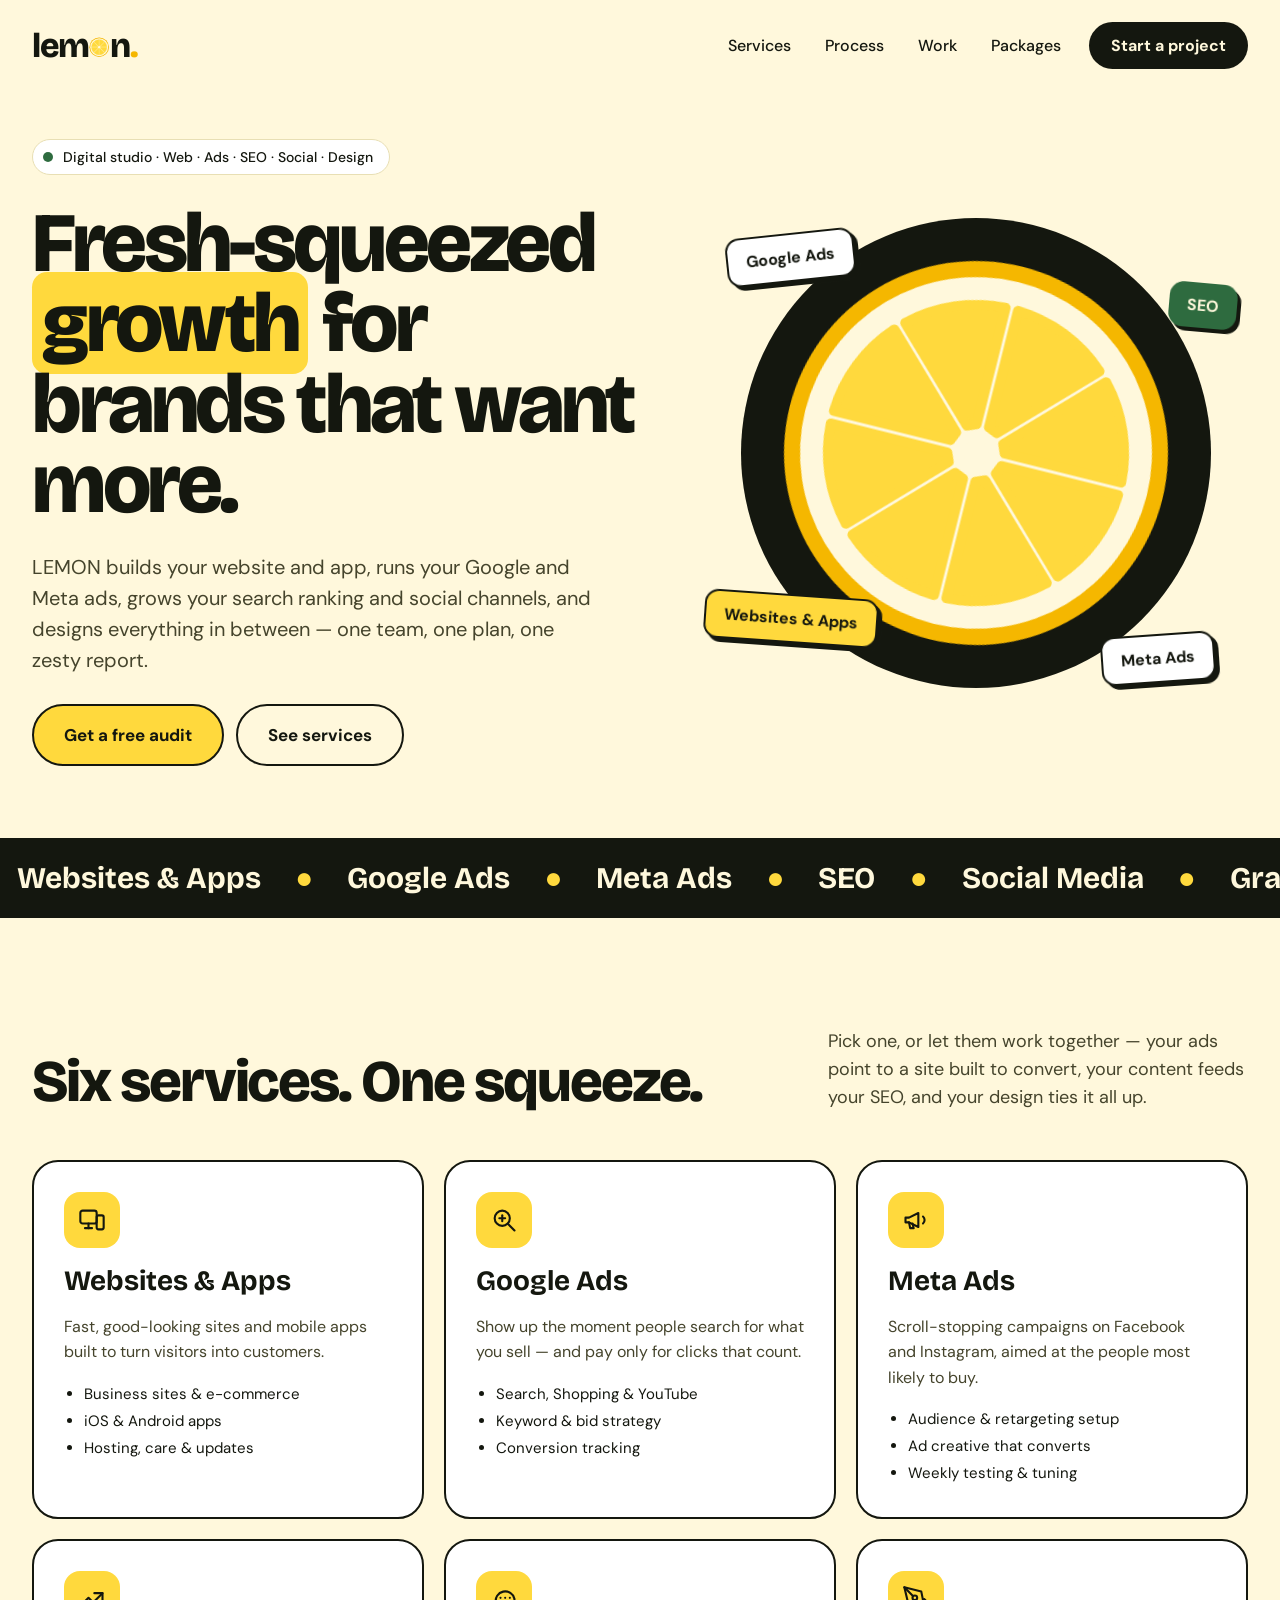
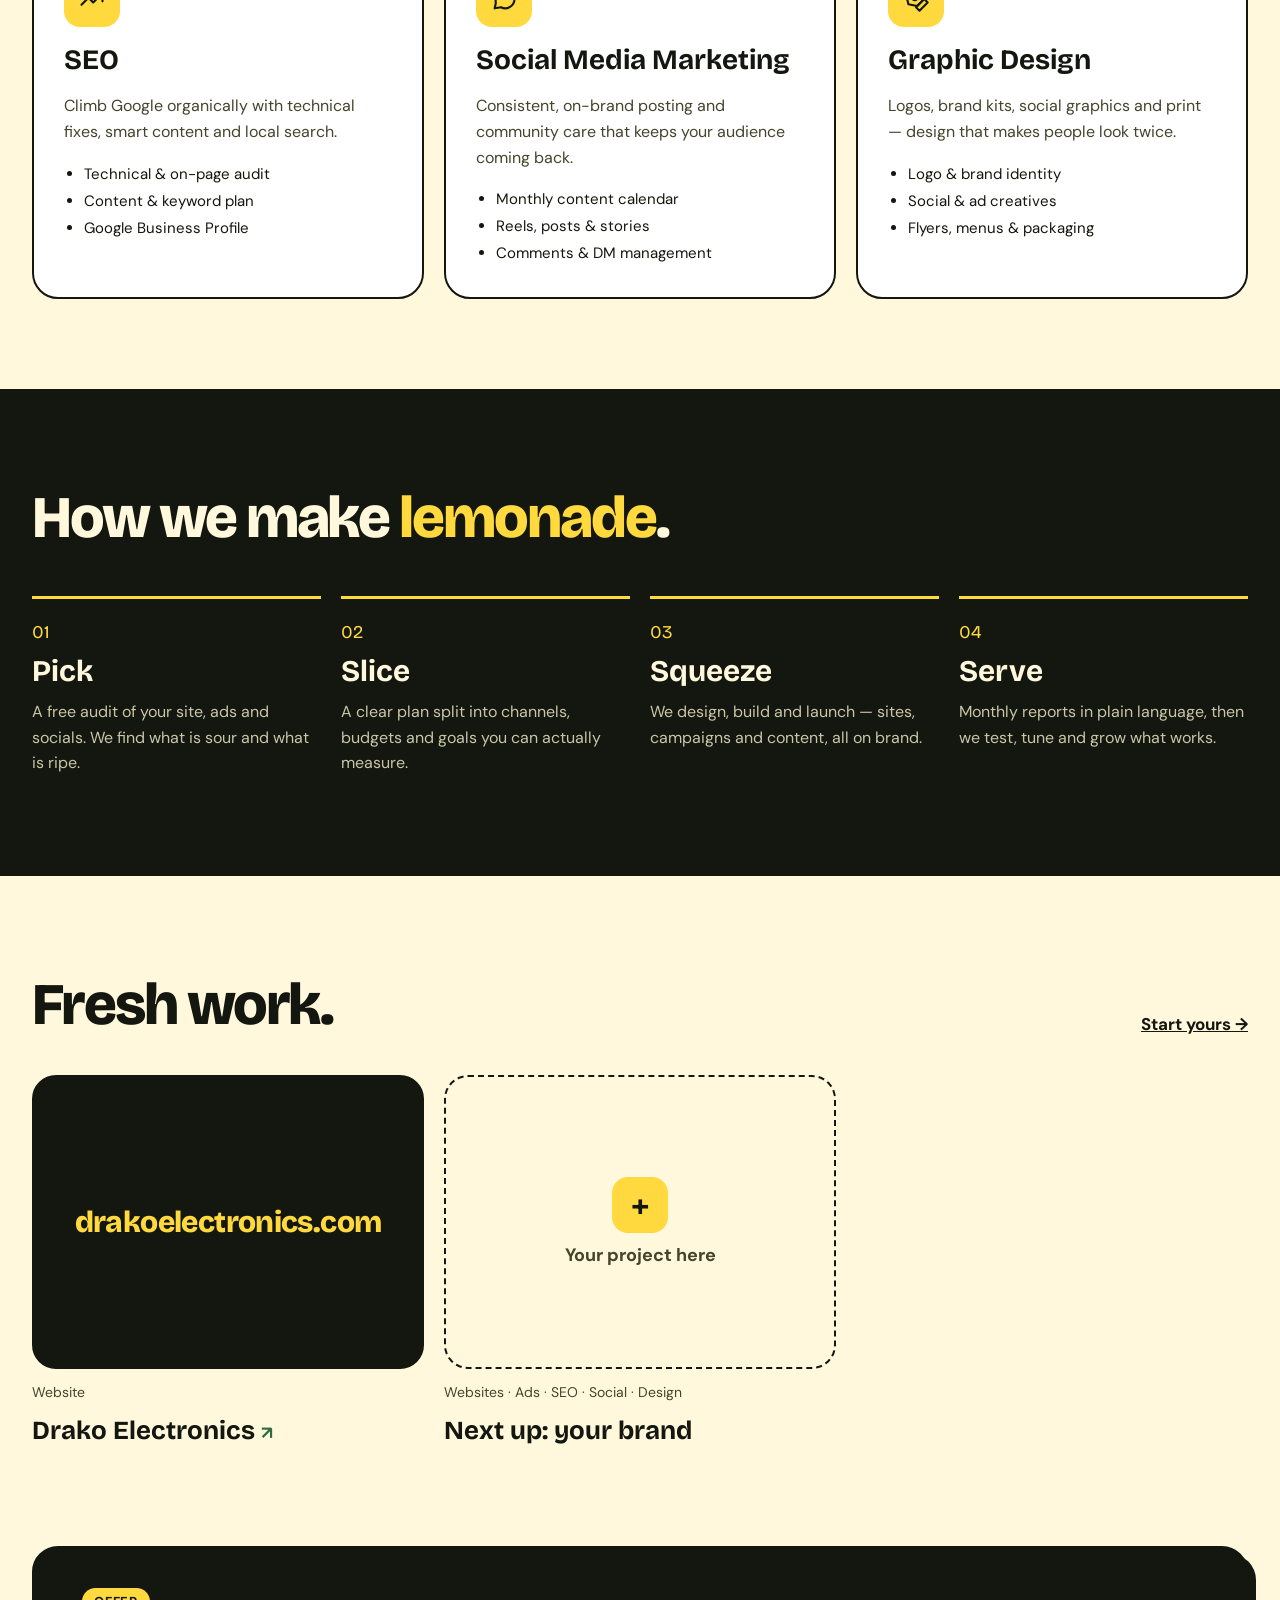
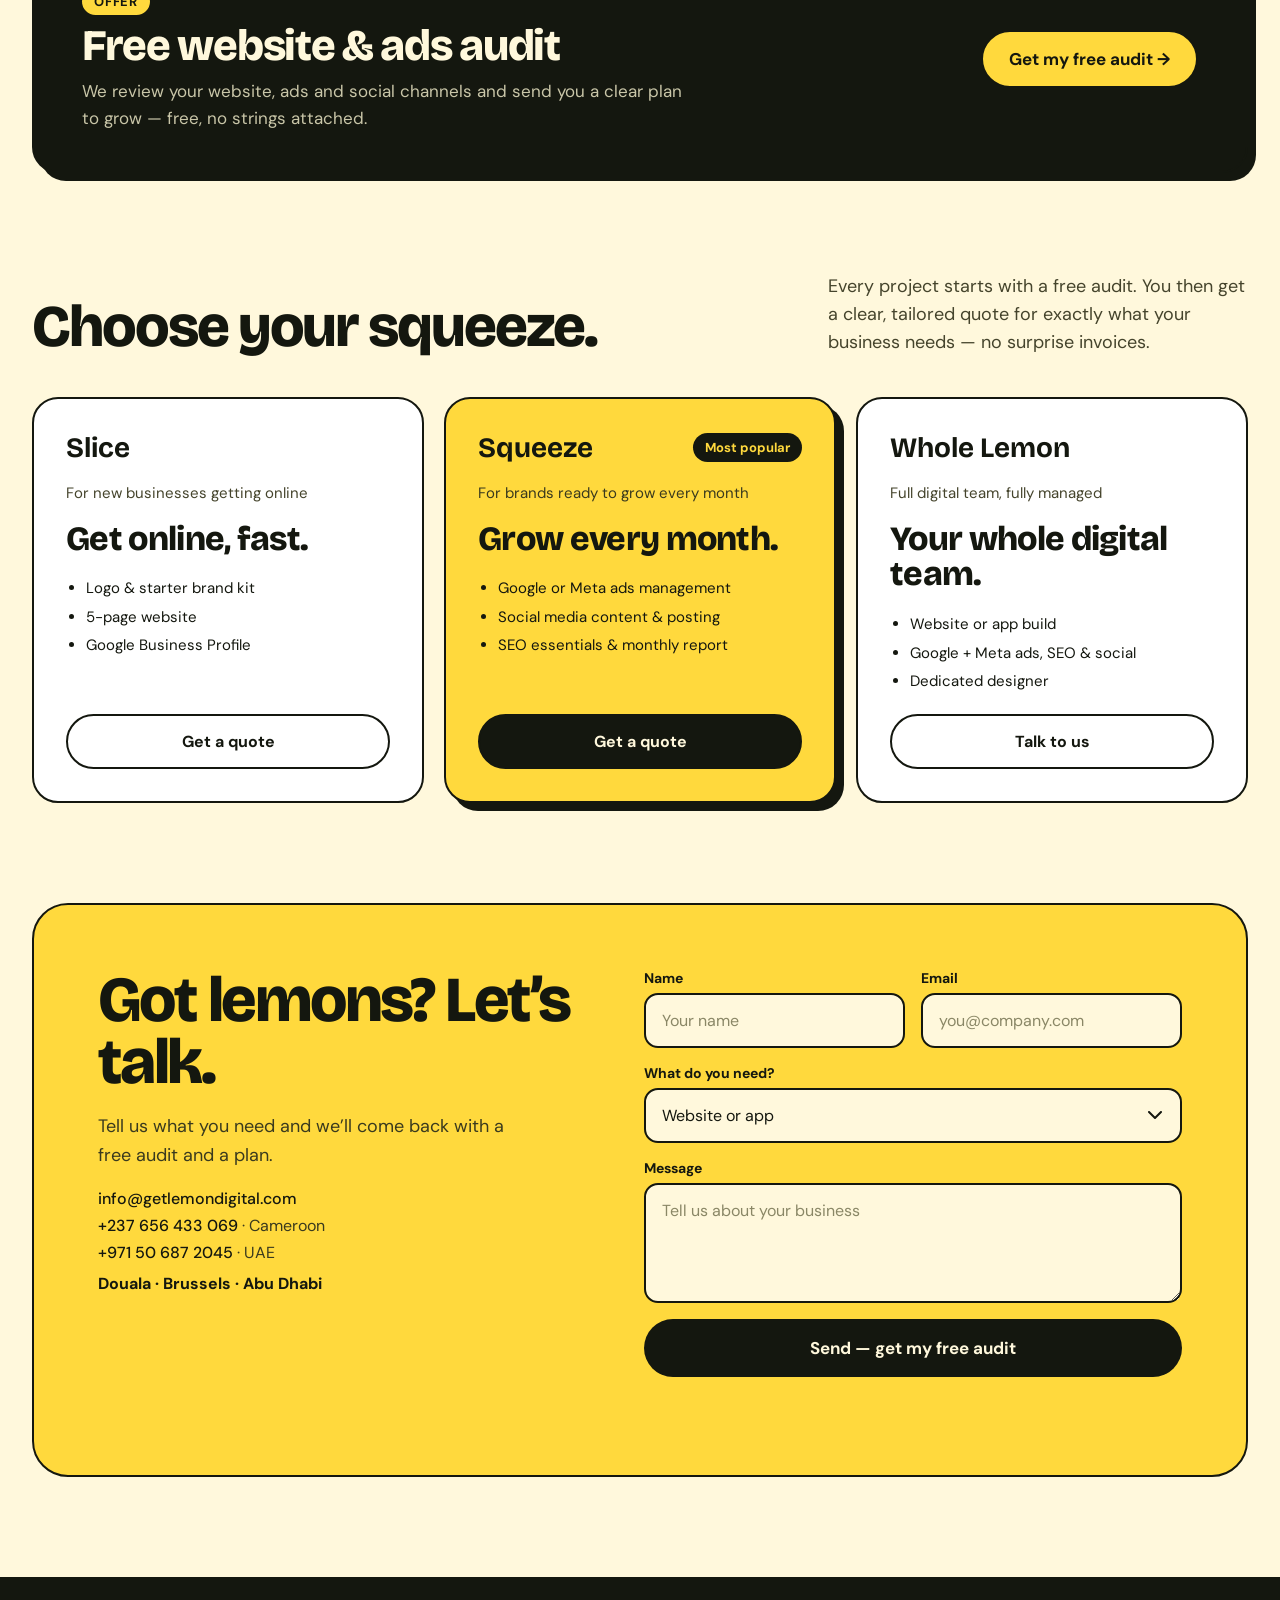
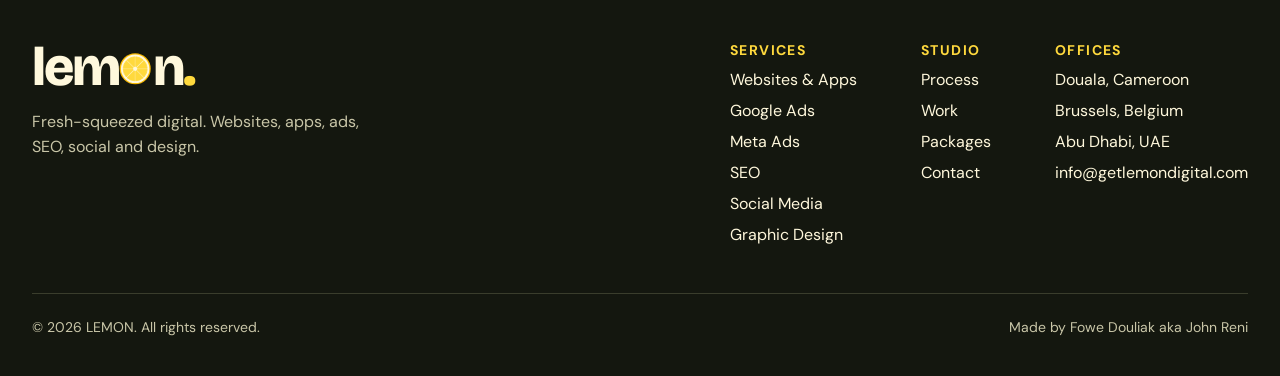
==== commit cdef2640: "Correct the UAE phone number Co-Authored-By: Claude Opus 5.5 <noreply@anthropic.com> Claude-Session:" ====
--- a/index.html
+++ b/index.html
@@ -260,7 +260,7 @@
           <address class="contact__details">
             <a href="mailto:info@getlemondigital.com">info@getlemondigital.com</a>
             <span><a href="tel:+237656433069">+237 656 433 069</a> <span class="contact__where">· Cameroon</span></span>
-            <span><a href="tel:+9716506872045">+971 650 687 2045</a> <span class="contact__where">· UAE</span></span>
+            <span><a href="tel:+971506872045">+971 50 687 2045</a> <span class="contact__where">· UAE</span></span>
             <span class="contact__offices">Douala · Brussels · Abu Dhabi</span>
           </address>
         </div>
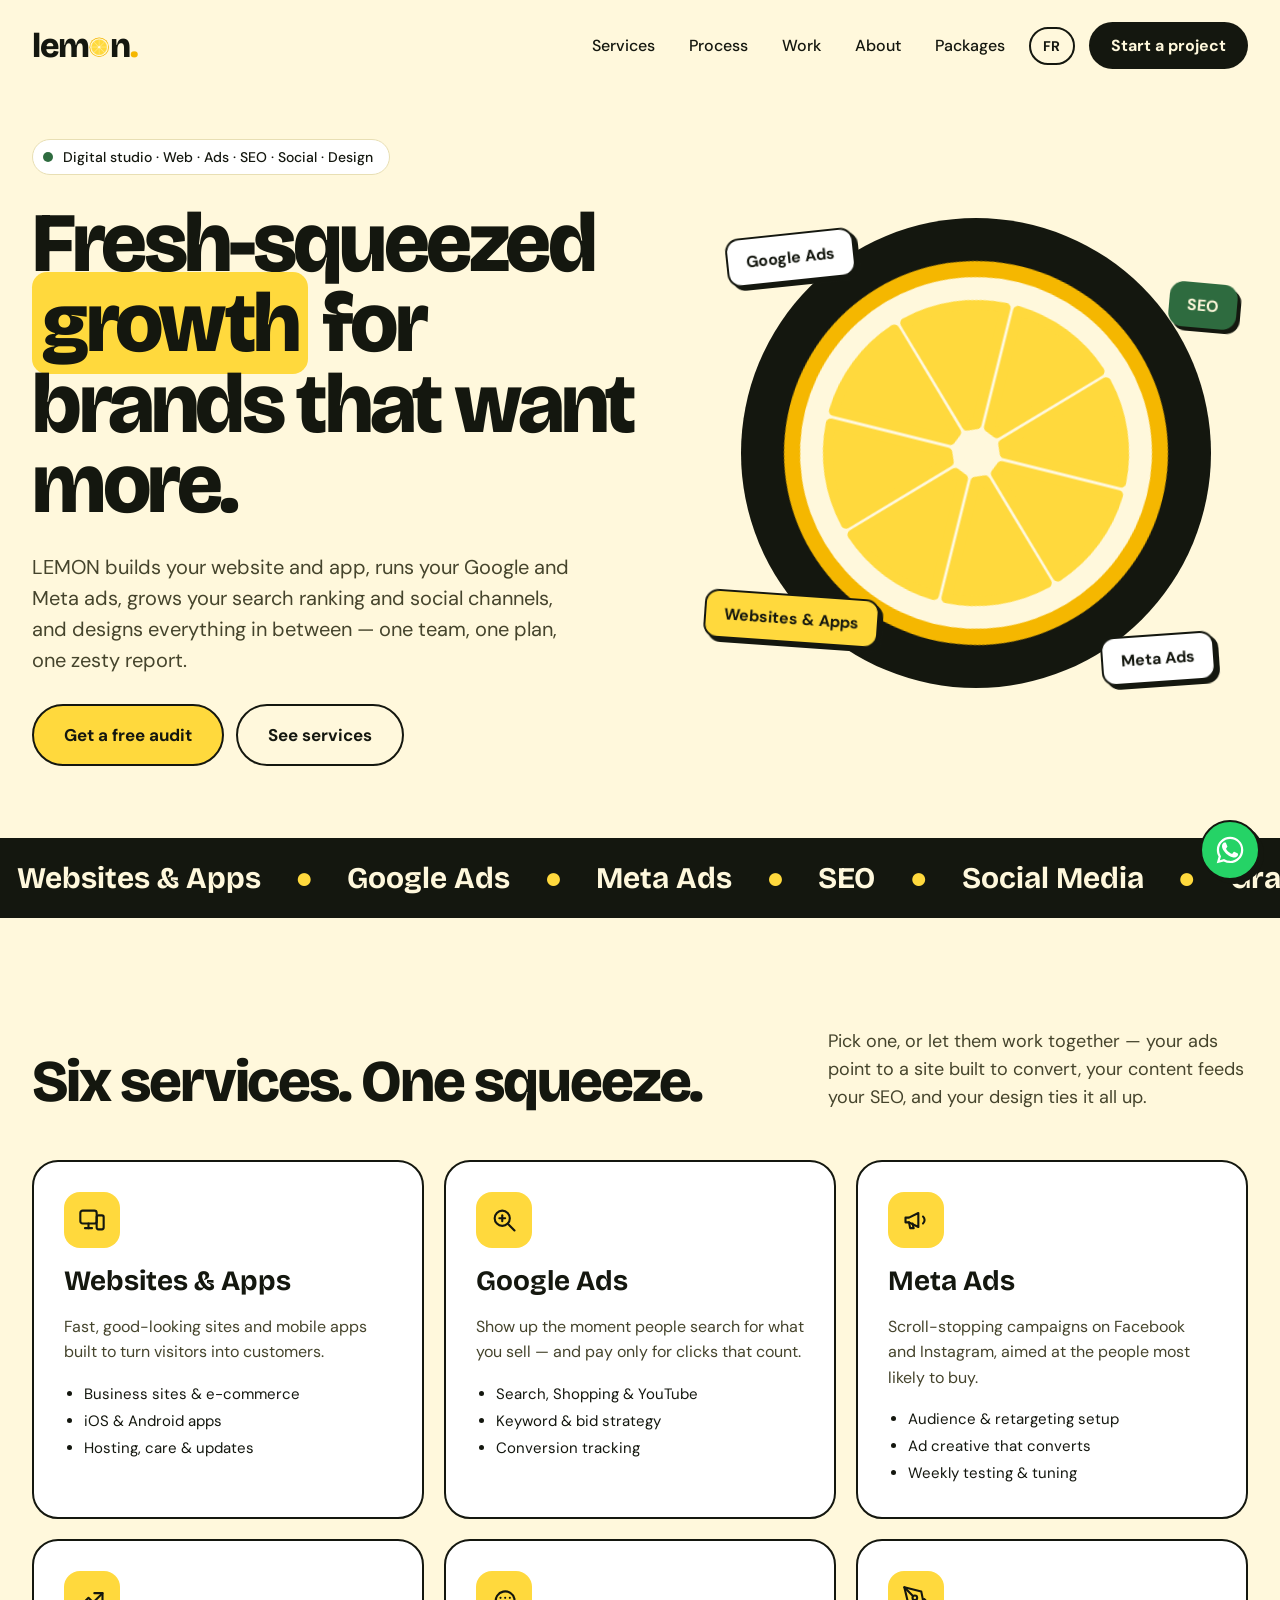
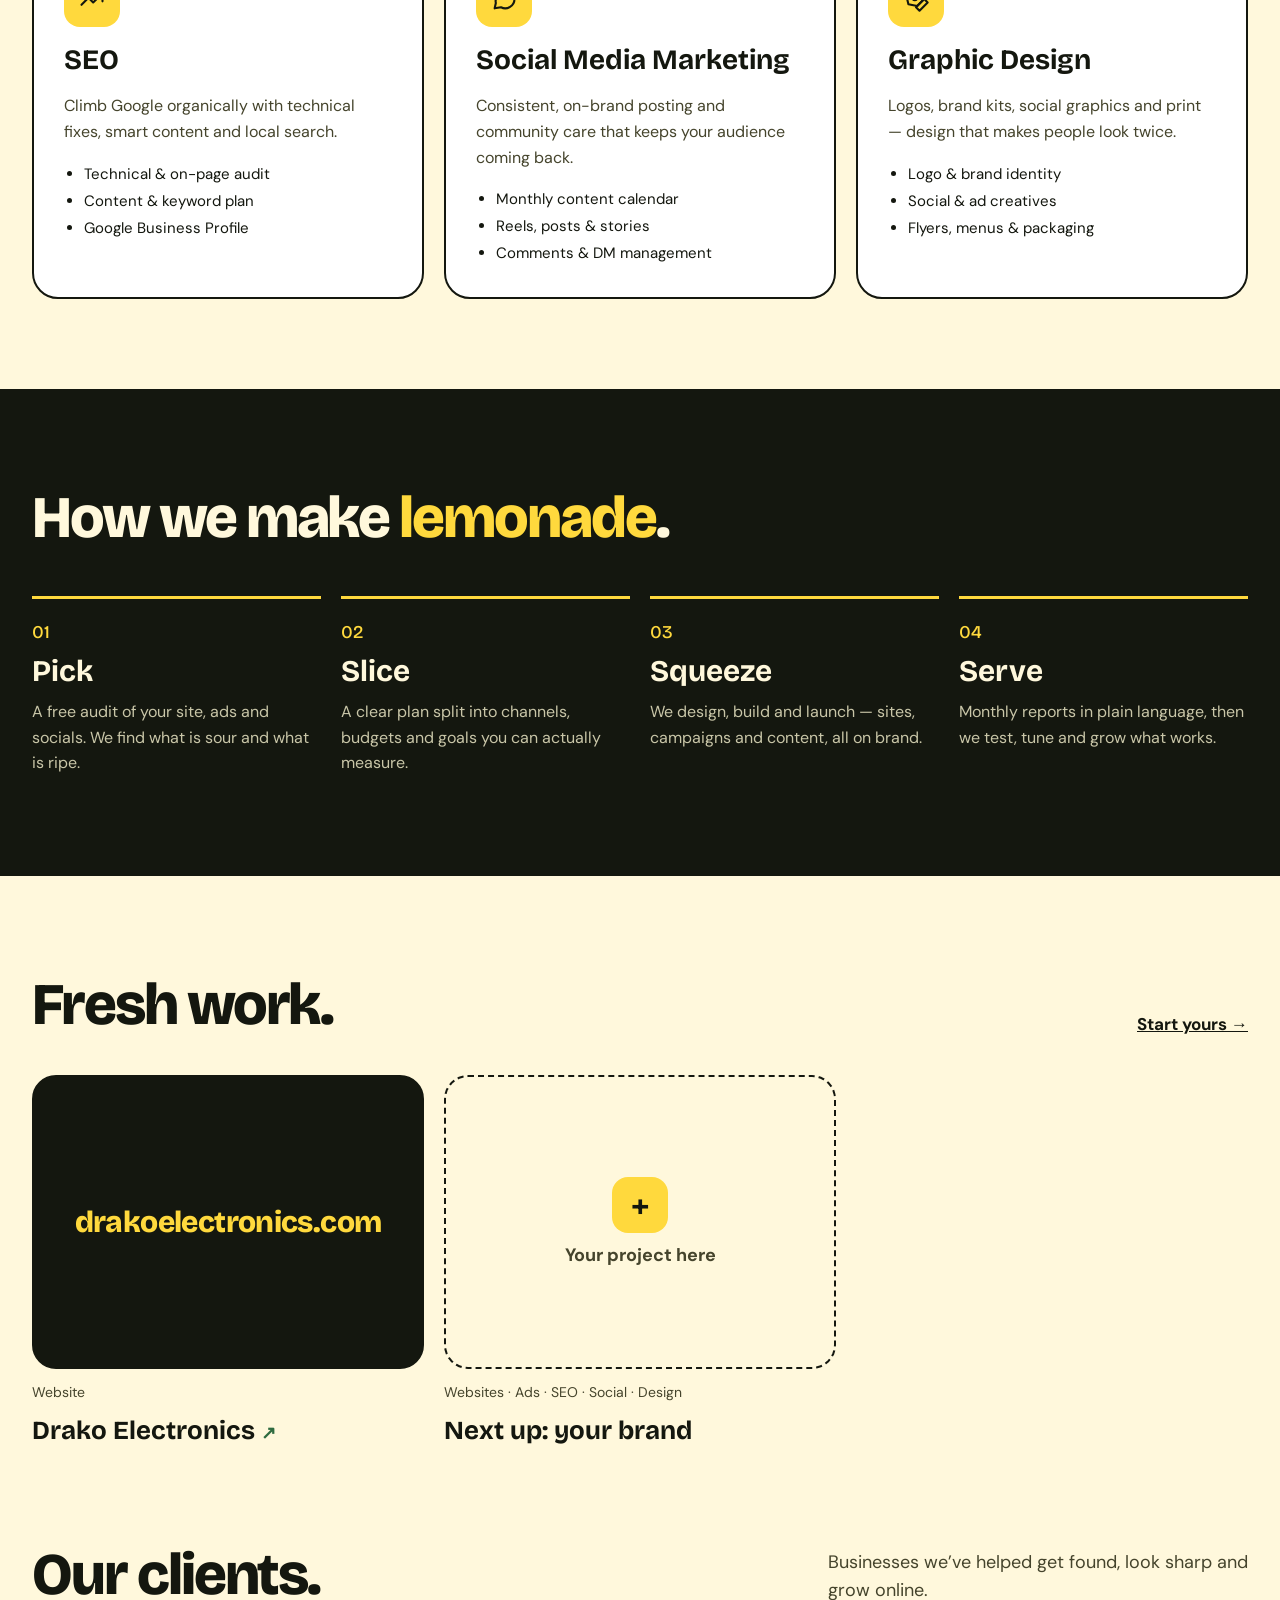
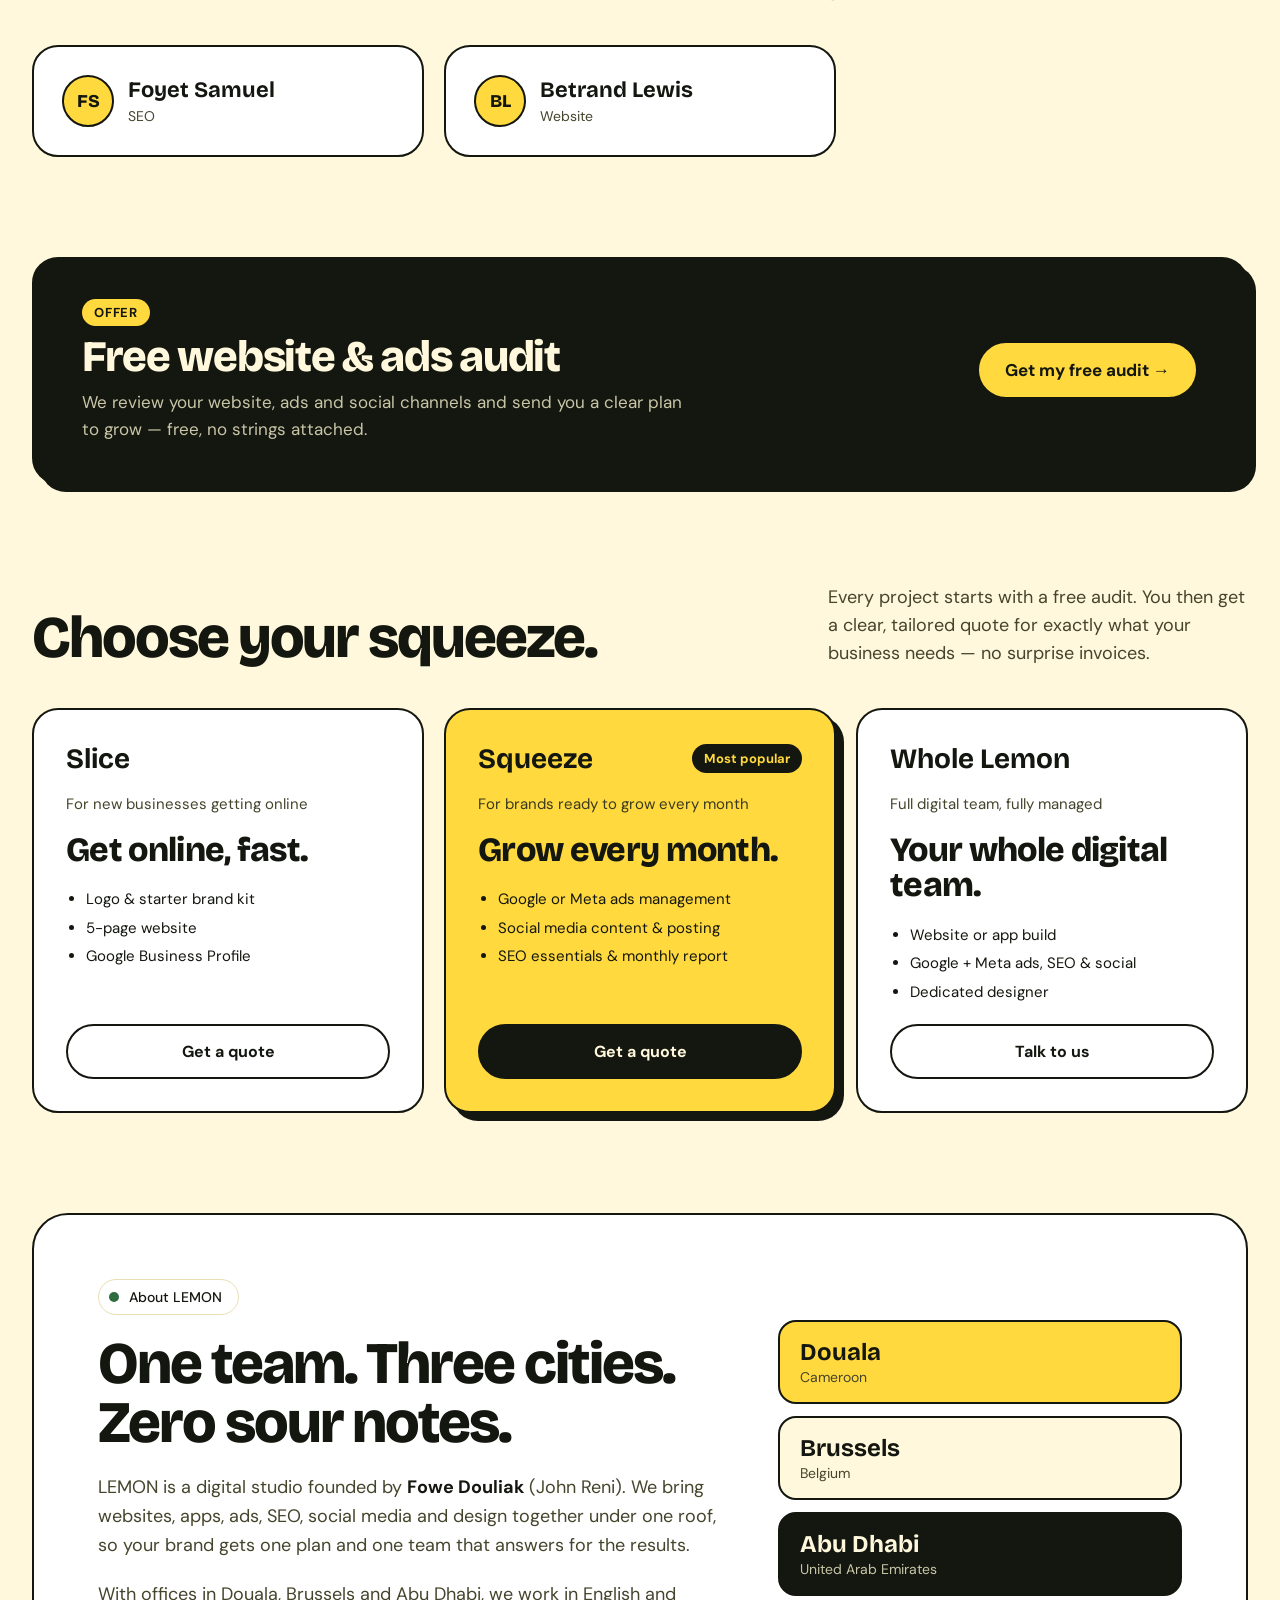
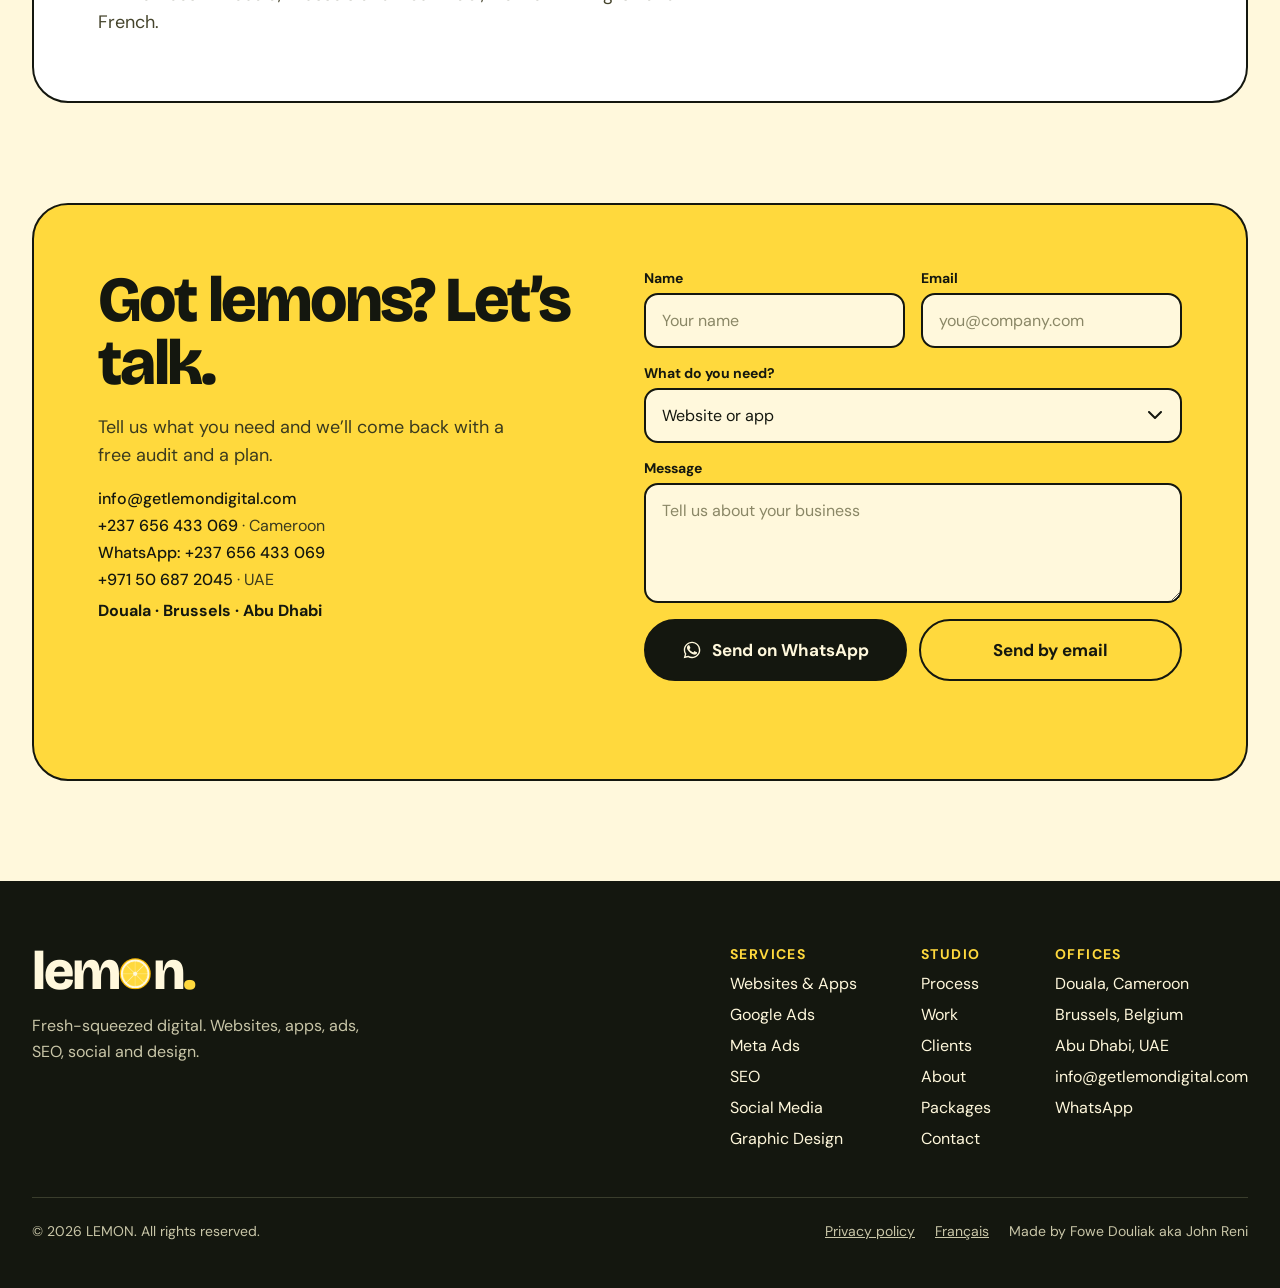
==== commit bc20cc45: "Add French version, WhatsApp, clients, about, privacy policy and SEO - French homepage at /fr/ with " ====
--- a/index.html
+++ b/index.html
@@ -1,18 +1,24 @@
 <!doctype html>
-<html lang="en">
+<html lang="en" data-root="">
 <head>
   <meta charset="utf-8">
   <meta name="viewport" content="width=device-width, initial-scale=1">
   <title>LEMON — Digital studio · Websites, Apps, Ads, SEO, Social &amp; Design</title>
   <meta name="description" content="LEMON builds your website and app, runs your Google and Meta ads, grows your search ranking and social channels, and designs everything in between — one team, one plan, one zesty report.">
   <meta name="theme-color" content="#FFF8DC">
-
-  <!-- Social sharing preview. When getlemondigital.com points to this site, change both addresses below to it. -->
+  <link rel="canonical" href="https://getlemondigital.com/">
+  <link rel="alternate" hreflang="en" href="https://getlemondigital.com/">
+  <link rel="alternate" hreflang="fr" href="https://getlemondigital.com/fr/">
+  <link rel="alternate" hreflang="x-default" href="https://getlemondigital.com/">
+
+  <!-- Social sharing preview -->
   <meta property="og:type" content="website">
+  <meta property="og:locale" content="en_GB">
+  <meta property="og:locale:alternate" content="fr_FR">
   <meta property="og:title" content="LEMON — Fresh-squeezed growth">
   <meta property="og:description" content="Websites, apps, Google & Meta ads, SEO, social media and design — one team, one plan, one zesty report.">
-  <meta property="og:image" content="https://johnreni.github.io/lemon/assets/img/og-image.png">
-  <meta property="og:url" content="https://johnreni.github.io/lemon/">
+  <meta property="og:image" content="https://getlemondigital.com/assets/img/og-image.png">
+  <meta property="og:url" content="https://getlemondigital.com/">
   <meta name="twitter:card" content="summary_large_image">
 
   <link rel="icon" href="assets/img/favicon.svg" type="image/svg+xml">
@@ -20,10 +26,127 @@
   <link rel="apple-touch-icon" href="assets/img/apple-touch-icon.png">
   <link rel="manifest" href="site.webmanifest">
 
-  <link rel="preconnect" href="https://fonts.googleapis.com">
-  <link rel="preconnect" href="https://fonts.gstatic.com" crossorigin>
-  <link rel="stylesheet" href="https://fonts.googleapis.com/css2?family=Bricolage+Grotesque:opsz,wght@12..96,500;12..96,700;12..96,800&amp;family=DM+Sans:wght@400;500;700&amp;display=swap">
+  <link rel="preload" href="assets/fonts/bricolage-grotesque-latin-1.woff2" as="font" type="font/woff2" crossorigin>
+  <link rel="preload" href="assets/fonts/dm-sans-latin-3.woff2" as="font" type="font/woff2" crossorigin>
+  <link rel="stylesheet" href="assets/css/fonts.css">
   <link rel="stylesheet" href="assets/css/styles.css">
+
+  <!-- Business details for Google -->
+  <script type="application/ld+json">
+{
+  "@context": "https://schema.org",
+  "@type": "ProfessionalService",
+  "name": "LEMON",
+  "alternateName": "Lemon Digital",
+  "url": "https://getlemondigital.com/",
+  "logo": "https://getlemondigital.com/assets/img/icon-512.png",
+  "image": "https://getlemondigital.com/assets/img/og-image.png",
+  "description": "Digital studio: websites and apps, Google Ads, Meta Ads, SEO, social media marketing and graphic design.",
+  "email": "info@getlemondigital.com",
+  "telephone": "+237656433069",
+  "founder": {
+    "@type": "Person",
+    "name": "Fowe Douliak",
+    "alternateName": "John Reni"
+  },
+  "address": [
+    {
+      "@type": "PostalAddress",
+      "addressLocality": "Douala",
+      "addressCountry": "CM"
+    },
+    {
+      "@type": "PostalAddress",
+      "addressLocality": "Brussels",
+      "addressCountry": "BE"
+    },
+    {
+      "@type": "PostalAddress",
+      "addressLocality": "Abu Dhabi",
+      "addressCountry": "AE"
+    }
+  ],
+  "contactPoint": [
+    {
+      "@type": "ContactPoint",
+      "telephone": "+237656433069",
+      "contactType": "sales",
+      "areaServed": "CM",
+      "availableLanguage": [
+        "English",
+        "French"
+      ]
+    },
+    {
+      "@type": "ContactPoint",
+      "telephone": "+971506872045",
+      "contactType": "sales",
+      "areaServed": "AE",
+      "availableLanguage": [
+        "English",
+        "French"
+      ]
+    }
+  ],
+  "areaServed": [
+    "Cameroon",
+    "Belgium",
+    "United Arab Emirates"
+  ],
+  "knowsLanguage": [
+    "en",
+    "fr"
+  ],
+  "hasOfferCatalog": {
+    "@type": "OfferCatalog",
+    "name": "Services",
+    "itemListElement": [
+      {
+        "@type": "Offer",
+        "itemOffered": {
+          "@type": "Service",
+          "name": "Websites & Apps"
+        }
+      },
+      {
+        "@type": "Offer",
+        "itemOffered": {
+          "@type": "Service",
+          "name": "Google Ads"
+        }
+      },
+      {
+        "@type": "Offer",
+        "itemOffered": {
+          "@type": "Service",
+          "name": "Meta Ads"
+        }
+      },
+      {
+        "@type": "Offer",
+        "itemOffered": {
+          "@type": "Service",
+          "name": "SEO"
+        }
+      },
+      {
+        "@type": "Offer",
+        "itemOffered": {
+          "@type": "Service",
+          "name": "Social Media Marketing"
+        }
+      },
+      {
+        "@type": "Offer",
+        "itemOffered": {
+          "@type": "Service",
+          "name": "Graphic Design"
+        }
+      }
+    ]
+  }
+}
+  </script>
   <script>document.documentElement.classList.add('js');</script>
 </head>
 <body>
@@ -35,6 +158,11 @@
       <circle cx="50" cy="50" r="44" fill="#FFF8DC"/>
       <path d="M51.60 43.00L51.60 13.00A37 37 0 0 1 75.03 22.71L53.82 43.92ZM56.08 46.18L77.29 24.97A37 37 0 0 1 87.00 48.40L57.00 48.40ZM57.00 51.60L87.00 51.60A37 37 0 0 1 77.29 75.03L56.08 53.82ZM53.82 56.08L75.03 77.29A37 37 0 0 1 51.60 87.00L51.60 57.00ZM48.40 57.00L48.40 87.00A37 37 0 0 1 24.97 77.29L46.18 56.08ZM43.92 53.82L22.71 75.03A37 37 0 0 1 13.00 51.60L43.00 51.60ZM43.00 48.40L13.00 48.40A37 37 0 0 1 22.71 24.97L43.92 46.18ZM46.18 43.92L24.97 22.71A37 37 0 0 1 48.40 13.00L48.40 43.00Z" fill="#FFD93D" stroke="#FFD93D" stroke-width="2.5" stroke-linejoin="round"/>
       <circle cx="50" cy="50" r="3.2" fill="#FFF8DC"/>
+    </symbol>
+    <!-- WhatsApp icon -->
+    <symbol id="icon-whatsapp" viewBox="0 0 24 24">
+      <path fill="currentColor" d="M17.47 14.38c-.3-.15-1.76-.87-2.03-.97-.27-.1-.47-.15-.67.15-.2.3-.77.97-.94 1.17-.17.2-.35.22-.65.07-.3-.15-1.26-.46-2.4-1.48-.89-.79-1.49-1.77-1.66-2.07-.17-.3-.02-.46.13-.61.13-.13.3-.35.45-.52.15-.17.2-.3.3-.5.1-.2.05-.37-.02-.52-.08-.15-.67-1.62-.92-2.22-.24-.58-.49-.5-.67-.51h-.57c-.2 0-.52.07-.79.37-.27.3-1.04 1.02-1.04 2.48s1.07 2.88 1.21 3.08c.15.2 2.1 3.2 5.08 4.49.71.31 1.26.49 1.69.63.71.23 1.36.2 1.87.12.57-.09 1.76-.72 2.01-1.41.25-.69.25-1.29.17-1.41-.07-.12-.27-.2-.57-.35z"/>
+      <path fill="currentColor" d="M12.04 2C6.58 2 2.13 6.45 2.13 11.91c0 1.75.46 3.45 1.32 4.95L2.05 22l5.25-1.38a9.9 9.9 0 0 0 4.74 1.21h.01c5.46 0 9.91-4.45 9.91-9.91C21.96 6.45 17.5 2 12.04 2zm0 18.15h-.01a8.2 8.2 0 0 1-4.19-1.15l-.3-.18-3.12.82.83-3.04-.2-.31a8.23 8.23 0 0 1-1.26-4.38c0-4.54 3.7-8.24 8.25-8.24 2.2 0 4.27.86 5.83 2.42a8.18 8.18 0 0 1 2.41 5.83c0 4.54-3.7 8.24-8.24 8.24z"/>
     </symbol>
     <!-- Whole lemon, side view (used by the intro animation) -->
     <symbol id="lemon-whole" viewBox="0 0 120 100">
@@ -67,7 +195,9 @@
         <a href="#services">Services</a>
         <a href="#process">Process</a>
         <a href="#work">Work</a>
+        <a href="#about">About</a>
         <a href="#packages">Packages</a>
+        <a href="fr/" class="nav-lang" hreflang="fr" lang="fr" aria-label="Version française">FR</a>
         <a href="#contact" class="nav-cta">Start a project</a>
       </nav>
     </div>
@@ -216,6 +346,24 @@
       </div>
     </section>
 
+    <!-- CLIENTS
+         Filled from data/testimonials.json (edit at app.pagescms.org — see README).
+         Add a client's own words in the "quote" field once they send them. -->
+    <section id="clients" class="clients container">
+      <div class="section-head">
+        <h2 class="h2">Our clients.</h2>
+        <p>Businesses we’ve helped get found, look sharp and grow online.</p>
+      </div>
+      <div class="card-grid" data-testimonials>
+        <figure class="client">
+          <figcaption><span class="client__avatar" aria-hidden="true">FS</span><strong class="client__name">Foyet Samuel</strong><span class="client__service">SEO</span></figcaption>
+        </figure>
+        <figure class="client">
+          <figcaption><span class="client__avatar" aria-hidden="true">BL</span><strong class="client__name">Betrand Lewis</strong><span class="client__service">Website</span></figcaption>
+        </figure>
+      </div>
+    </section>
+
     <!-- ADVERT BANNER
          Filled from data/ads.json (edit at app.pagescms.org — see README). Hidden when no advert is switched on. -->
     <aside class="ad-slot container" aria-label="Advertisement" data-ads hidden></aside>
@@ -248,6 +396,23 @@
           <ul><li>Website or app build</li><li>Google + Meta ads, SEO &amp; social</li><li>Dedicated designer</li></ul>
           <a href="#contact" class="btn btn--ghost" data-package="Whole Lemon">Talk to us</a>
         </div>
+      </div>
+    </section>
+
+    <!-- ABOUT -->
+    <section id="about" class="about container">
+      <div class="about__card">
+        <div class="about__intro">
+          <span class="eyebrow"><span class="eyebrow__dot" aria-hidden="true"></span>About LEMON</span>
+          <h2 class="h2">One team. Three cities. Zero sour notes.</h2>
+          <p>LEMON is a digital studio founded by <strong>Fowe Douliak</strong> (John Reni). We bring websites, apps, ads, SEO, social media and design together under one roof, so your brand gets one plan and one team that answers for the results.</p>
+          <p>With offices in Douala, Brussels and Abu Dhabi, we work in English and French.</p>
+        </div>
+        <ul class="about__offices">
+          <li><strong>Douala</strong><span>Cameroon</span></li>
+          <li><strong>Brussels</strong><span>Belgium</span></li>
+          <li><strong>Abu Dhabi</strong><span>United Arab Emirates</span></li>
+        </ul>
       </div>
     </section>
 
@@ -260,6 +425,7 @@
           <address class="contact__details">
             <a href="mailto:info@getlemondigital.com">info@getlemondigital.com</a>
             <span><a href="tel:+237656433069">+237 656 433 069</a> <span class="contact__where">· Cameroon</span></span>
+            <span><a href="https://wa.me/237656433069" target="_blank" rel="noopener">WhatsApp: +237 656 433 069</a></span>
             <span><a href="tel:+971506872045">+971 50 687 2045</a> <span class="contact__where">· UAE</span></span>
             <span class="contact__offices">Douala · Brussels · Abu Dhabi</span>
           </address>
@@ -284,7 +450,10 @@
           </label>
           <label class="field field--full">Message<textarea name="message" rows="4" placeholder="Tell us about your business"></textarea></label>
           <label class="hp-field" aria-hidden="true">Leave this empty<input type="text" name="_gotcha" tabindex="-1" autocomplete="off"></label>
-          <button type="submit" class="btn btn--ink">Send — get my free audit</button>
+          <div class="contact-form__actions">
+            <button type="submit" name="via" value="whatsapp" class="btn btn--ink"><svg class="btn__icon" viewBox="0 0 24 24" aria-hidden="true"><use href="#icon-whatsapp"/></svg>Send on WhatsApp</button>
+            <button type="submit" name="via" value="email" class="btn btn--ghost">Send by email</button>
+          </div>
           <p class="form-status" role="status" aria-live="polite"></p>
         </form>
       </div>
@@ -302,13 +471,18 @@
         </div>
         <div class="site-footer__cols">
           <nav class="site-footer__col" aria-label="Services"><strong>Services</strong><a href="#services">Websites &amp; Apps</a><a href="#services">Google Ads</a><a href="#services">Meta Ads</a><a href="#services">SEO</a><a href="#services">Social Media</a><a href="#services">Graphic Design</a></nav>
-          <nav class="site-footer__col" aria-label="Studio"><strong>Studio</strong><a href="#process">Process</a><a href="#work">Work</a><a href="#packages">Packages</a><a href="#contact">Contact</a></nav>
-          <div class="site-footer__col"><strong>Offices</strong><span>Douala, Cameroon</span><span>Brussels, Belgium</span><span>Abu Dhabi, UAE</span><a href="mailto:info@getlemondigital.com">info@getlemondigital.com</a></div>
-        </div>
-      </div>
-      <div class="site-footer__bottom"><span>© <span data-year>2026</span> LEMON. All rights reserved.</span><span>Made by Fowe Douliak aka John Reni</span></div>
+          <nav class="site-footer__col" aria-label="Studio"><strong>Studio</strong><a href="#process">Process</a><a href="#work">Work</a><a href="#clients">Clients</a><a href="#about">About</a><a href="#packages">Packages</a><a href="#contact">Contact</a></nav>
+          <div class="site-footer__col"><strong>Offices</strong><span>Douala, Cameroon</span><span>Brussels, Belgium</span><span>Abu Dhabi, UAE</span><a href="mailto:info@getlemondigital.com">info@getlemondigital.com</a><a href="https://wa.me/237656433069" target="_blank" rel="noopener">WhatsApp</a></div>
+        </div>
+      </div>
+      <div class="site-footer__bottom"><span>© <span data-year>2026</span> LEMON. All rights reserved.</span><span class="site-footer__legal"><a href="privacy.html">Privacy policy</a><a href="fr/" hreflang="fr" lang="fr">Français</a><span>Made by Fowe Douliak aka John Reni</span></span></div>
     </div>
   </footer>
+
+  <!-- WhatsApp chat button -->
+  <a class="wa-float" href="https://wa.me/237656433069?text=Hi%20LEMON%2C%20I%E2%80%99d%20like%20to%20talk%20about%20a%20project." target="_blank" rel="noopener" aria-label="Chat with us on WhatsApp">
+    <svg viewBox="0 0 24 24" aria-hidden="true"><use href="#icon-whatsapp"/></svg>
+  </a>
 
   <script src="assets/js/main.js" defer></script>
 </body>
--- a/assets/css/fonts.css
+++ b/assets/css/fonts.css
@@ -0,0 +1,115 @@
+/* Self-hosted Google Fonts (Bricolage Grotesque, DM Sans) — SIL Open Font License */
+/* Bricolage Grotesque — latin-ext */
+@font-face {
+  font-family: 'Bricolage Grotesque';
+  font-style: normal;
+  font-weight: 500;
+  font-stretch: 100%;
+  font-display: swap;
+  src: url(../fonts/bricolage-grotesque-latin-ext-0.woff2) format('woff2');
+  unicode-range: U+0100-02BA, U+02BD-02C5, U+02C7-02CC, U+02CE-02D7, U+02DD-02FF, U+0304, U+0308, U+0329, U+1D00-1DBF, U+1E00-1E9F, U+1EF2-1EFF, U+2020, U+20A0-20AB, U+20AD-20C4, U+2113, U+2C60-2C7F, U+A720-A7FF;
+}
+/* Bricolage Grotesque — latin */
+@font-face {
+  font-family: 'Bricolage Grotesque';
+  font-style: normal;
+  font-weight: 500;
+  font-stretch: 100%;
+  font-display: swap;
+  src: url(../fonts/bricolage-grotesque-latin-1.woff2) format('woff2');
+  unicode-range: U+0000-00FF, U+0131, U+0152-0153, U+02BB-02BC, U+02C6, U+02DA, U+02DC, U+0304, U+0308, U+0329, U+2000-206F, U+20AC, U+2122, U+2191, U+2193, U+2212, U+2215, U+FEFF, U+FFFD;
+}
+/* Bricolage Grotesque — latin-ext */
+@font-face {
+  font-family: 'Bricolage Grotesque';
+  font-style: normal;
+  font-weight: 700;
+  font-stretch: 100%;
+  font-display: swap;
+  src: url(../fonts/bricolage-grotesque-latin-ext-0.woff2) format('woff2');
+  unicode-range: U+0100-02BA, U+02BD-02C5, U+02C7-02CC, U+02CE-02D7, U+02DD-02FF, U+0304, U+0308, U+0329, U+1D00-1DBF, U+1E00-1E9F, U+1EF2-1EFF, U+2020, U+20A0-20AB, U+20AD-20C4, U+2113, U+2C60-2C7F, U+A720-A7FF;
+}
+/* Bricolage Grotesque — latin */
+@font-face {
+  font-family: 'Bricolage Grotesque';
+  font-style: normal;
+  font-weight: 700;
+  font-stretch: 100%;
+  font-display: swap;
+  src: url(../fonts/bricolage-grotesque-latin-1.woff2) format('woff2');
+  unicode-range: U+0000-00FF, U+0131, U+0152-0153, U+02BB-02BC, U+02C6, U+02DA, U+02DC, U+0304, U+0308, U+0329, U+2000-206F, U+20AC, U+2122, U+2191, U+2193, U+2212, U+2215, U+FEFF, U+FFFD;
+}
+/* Bricolage Grotesque — latin-ext */
+@font-face {
+  font-family: 'Bricolage Grotesque';
+  font-style: normal;
+  font-weight: 800;
+  font-stretch: 100%;
+  font-display: swap;
+  src: url(../fonts/bricolage-grotesque-latin-ext-0.woff2) format('woff2');
+  unicode-range: U+0100-02BA, U+02BD-02C5, U+02C7-02CC, U+02CE-02D7, U+02DD-02FF, U+0304, U+0308, U+0329, U+1D00-1DBF, U+1E00-1E9F, U+1EF2-1EFF, U+2020, U+20A0-20AB, U+20AD-20C4, U+2113, U+2C60-2C7F, U+A720-A7FF;
+}
+/* Bricolage Grotesque — latin */
+@font-face {
+  font-family: 'Bricolage Grotesque';
+  font-style: normal;
+  font-weight: 800;
+  font-stretch: 100%;
+  font-display: swap;
+  src: url(../fonts/bricolage-grotesque-latin-1.woff2) format('woff2');
+  unicode-range: U+0000-00FF, U+0131, U+0152-0153, U+02BB-02BC, U+02C6, U+02DA, U+02DC, U+0304, U+0308, U+0329, U+2000-206F, U+20AC, U+2122, U+2191, U+2193, U+2212, U+2215, U+FEFF, U+FFFD;
+}
+/* DM Sans — latin-ext */
+@font-face {
+  font-family: 'DM Sans';
+  font-style: normal;
+  font-weight: 400;
+  font-display: swap;
+  src: url(../fonts/dm-sans-latin-ext-2.woff2) format('woff2');
+  unicode-range: U+0100-02BA, U+02BD-02C5, U+02C7-02CC, U+02CE-02D7, U+02DD-02FF, U+0304, U+0308, U+0329, U+1D00-1DBF, U+1E00-1E9F, U+1EF2-1EFF, U+2020, U+20A0-20AB, U+20AD-20C4, U+2113, U+2C60-2C7F, U+A720-A7FF;
+}
+/* DM Sans — latin */
+@font-face {
+  font-family: 'DM Sans';
+  font-style: normal;
+  font-weight: 400;
+  font-display: swap;
+  src: url(../fonts/dm-sans-latin-3.woff2) format('woff2');
+  unicode-range: U+0000-00FF, U+0131, U+0152-0153, U+02BB-02BC, U+02C6, U+02DA, U+02DC, U+0304, U+0308, U+0329, U+2000-206F, U+20AC, U+2122, U+2191, U+2193, U+2212, U+2215, U+FEFF, U+FFFD;
+}
+/* DM Sans — latin-ext */
+@font-face {
+  font-family: 'DM Sans';
+  font-style: normal;
+  font-weight: 500;
+  font-display: swap;
+  src: url(../fonts/dm-sans-latin-ext-2.woff2) format('woff2');
+  unicode-range: U+0100-02BA, U+02BD-02C5, U+02C7-02CC, U+02CE-02D7, U+02DD-02FF, U+0304, U+0308, U+0329, U+1D00-1DBF, U+1E00-1E9F, U+1EF2-1EFF, U+2020, U+20A0-20AB, U+20AD-20C4, U+2113, U+2C60-2C7F, U+A720-A7FF;
+}
+/* DM Sans — latin */
+@font-face {
+  font-family: 'DM Sans';
+  font-style: normal;
+  font-weight: 500;
+  font-display: swap;
+  src: url(../fonts/dm-sans-latin-3.woff2) format('woff2');
+  unicode-range: U+0000-00FF, U+0131, U+0152-0153, U+02BB-02BC, U+02C6, U+02DA, U+02DC, U+0304, U+0308, U+0329, U+2000-206F, U+20AC, U+2122, U+2191, U+2193, U+2212, U+2215, U+FEFF, U+FFFD;
+}
+/* DM Sans — latin-ext */
+@font-face {
+  font-family: 'DM Sans';
+  font-style: normal;
+  font-weight: 700;
+  font-display: swap;
+  src: url(../fonts/dm-sans-latin-ext-2.woff2) format('woff2');
+  unicode-range: U+0100-02BA, U+02BD-02C5, U+02C7-02CC, U+02CE-02D7, U+02DD-02FF, U+0304, U+0308, U+0329, U+1D00-1DBF, U+1E00-1E9F, U+1EF2-1EFF, U+2020, U+20A0-20AB, U+20AD-20C4, U+2113, U+2C60-2C7F, U+A720-A7FF;
+}
+/* DM Sans — latin */
+@font-face {
+  font-family: 'DM Sans';
+  font-style: normal;
+  font-weight: 700;
+  font-display: swap;
+  src: url(../fonts/dm-sans-latin-3.woff2) format('woff2');
+  unicode-range: U+0000-00FF, U+0131, U+0152-0153, U+02BB-02BC, U+02C6, U+02DA, U+02DC, U+0304, U+0308, U+0329, U+2000-206F, U+20AC, U+2122, U+2191, U+2193, U+2212, U+2215, U+FEFF, U+FFFD;
+}
--- a/assets/css/styles.css
+++ b/assets/css/styles.css
@@ -518,3 +518,97 @@
   .ad { box-shadow: 6px 6px 0 var(--ink); }
   .ad__button { width: 100%; text-align: center; }
 }
+
+/* Sections focused by in-page links: no outline box */
+[tabindex="-1"]:focus { outline: none; }
+
+/* ---------- Language switch ---------- */
+.main-nav .nav-lang {
+  margin-left: 4px; padding: 8px 12px; border: 2px solid var(--ink); border-radius: 999px;
+  font-weight: 700; font-size: 14px; letter-spacing: 0.04em;
+}
+.main-nav .nav-lang:hover { background: var(--white); color: var(--ink); }
+@media (max-width: 820px) {
+  .js .main-nav .nav-lang { margin: 0; align-self: flex-start; }
+}
+
+/* ---------- Clients (data/testimonials.json) ---------- */
+.clients { padding-bottom: 100px; display: flex; flex-direction: column; gap: 40px; }
+.clients .card-grid { grid-template-columns: repeat(auto-fill, minmax(min(300px, 100%), 1fr)); }
+.client {
+  margin: 0; background: var(--white); border: 2px solid var(--ink); border-radius: 26px; padding: 28px;
+  display: flex; flex-direction: column; gap: 18px;
+}
+.client blockquote {
+  margin: 0; font-family: var(--font-display); font-weight: 500; font-size: 22px; line-height: 1.3; letter-spacing: -0.01em;
+}
+.client blockquote::before { content: "“"; display: block; font-weight: 800; font-size: 56px; line-height: .6; color: var(--rind); margin-bottom: 8px; }
+.client figcaption { display: grid; grid-template-columns: auto 1fr; column-gap: 14px; align-items: center; }
+.client__avatar {
+  grid-row: span 2; width: 52px; height: 52px; border-radius: 50%; background: var(--zest); border: 2px solid var(--ink);
+  display: flex; align-items: center; justify-content: center; overflow: hidden;
+  font-family: var(--font-display); font-weight: 800; font-size: 18px;
+}
+.client__avatar img { width: 100%; height: 100%; object-fit: cover; }
+.client__name { font-family: var(--font-display); font-size: 22px; }
+.client__service { font-size: 14px; color: var(--text-muted); }
+@media (max-width: 600px) { .clients { padding-bottom: 72px; gap: 32px; } }
+
+/* ---------- About ---------- */
+.about { padding-bottom: 100px; }
+.about__card {
+  background: var(--white); border: 2px solid var(--ink); border-radius: 36px; padding: clamp(28px, 5vw, 64px);
+  display: flex; flex-wrap: wrap; gap: 40px 56px; align-items: center;
+}
+.about__intro { flex: 1 1 480px; min-width: 0; display: flex; flex-direction: column; gap: 20px; }
+.about__intro p { margin: 0; font-size: 18px; line-height: 1.6; color: var(--text-muted); max-width: 640px; }
+.about__intro p strong { color: var(--ink); }
+.about__offices { flex: 1 1 260px; list-style: none; margin: 0; padding: 0; display: flex; flex-direction: column; gap: 12px; }
+.about__offices li {
+  display: flex; flex-direction: column; gap: 2px; padding: 16px 20px; border-radius: 18px; border: 2px solid var(--ink);
+  background: var(--pith);
+}
+.about__offices li:nth-child(1) { background: var(--zest); }
+.about__offices li:nth-child(3) { background: var(--ink); color: var(--pith); }
+.about__offices li:nth-child(3) span { color: var(--text-on-ink); }
+.about__offices strong { font-family: var(--font-display); font-size: 24px; }
+.about__offices span { font-size: 14px; color: var(--text-muted); }
+@media (max-width: 600px) { .about { padding-bottom: 72px; } .about__card { border-radius: 28px; } }
+
+/* ---------- Contact form: two send buttons ---------- */
+.contact-form__actions { grid-column: span 2; display: flex; flex-wrap: wrap; gap: 12px; }
+.contact-form__actions .btn { flex: 1 1 200px; display: inline-flex; align-items: center; justify-content: center; gap: 10px; padding: 18px; font-size: 17px; }
+.contact-form__actions .btn--ink, .contact-form__actions .btn--ghost { border: 2px solid var(--ink); }
+.contact-form__actions .btn--ghost:hover { background: var(--pith); }
+.contact-form .contact-form__actions .btn:hover { transform: none; box-shadow: none; }
+.btn__icon { width: 20px; height: 20px; flex-shrink: 0; }
+@media (max-width: 560px) { .contact-form__actions { grid-column: auto; } }
+
+/* ---------- WhatsApp floating button ---------- */
+.wa-float {
+  position: fixed; right: 20px; bottom: 20px; z-index: 50; width: 60px; height: 60px; border-radius: 50%;
+  background: #25D366; color: var(--white); border: 2px solid var(--ink); box-shadow: 4px 4px 0 var(--ink);
+  display: flex; align-items: center; justify-content: center;
+  transition: transform .15s ease, box-shadow .15s ease;
+}
+.wa-float svg { width: 32px; height: 32px; }
+.wa-float:hover { color: var(--white); transform: translate(-2px, -2px); box-shadow: 6px 6px 0 var(--ink); }
+@media (max-width: 600px) { .wa-float { right: 14px; bottom: 14px; width: 54px; height: 54px; } .wa-float svg { width: 28px; height: 28px; } }
+@media (prefers-reduced-motion: reduce) { .wa-float, .wa-float:hover { transform: none; transition: none; } }
+@media print { .wa-float { display: none; } }
+
+/* ---------- Footer legal links ---------- */
+.site-footer__legal { display: flex; flex-wrap: wrap; gap: 8px 20px; }
+.site-footer__legal a { color: var(--text-on-ink); }
+.site-footer__legal a:hover { color: var(--zest); }
+.site-footer__bottom { padding-bottom: 8px; }
+@media (max-width: 600px) { .site-footer__inner { padding-bottom: 96px; } } /* room for the WhatsApp button */
+
+/* ---------- Simple text pages (privacy) ---------- */
+.legal { max-width: 760px; margin: 0 auto; padding: 32px var(--gutter) 100px; }
+.legal h1 { margin: 0 0 12px; font-family: var(--font-display); font-weight: 800; font-size: clamp(2.4rem, 5vw, 3.8rem); line-height: 1; letter-spacing: -0.035em; }
+.legal h2 { margin: 40px 0 10px; font-family: var(--font-display); font-weight: 700; font-size: 26px; }
+.legal p, .legal li { font-size: 17px; line-height: 1.7; color: var(--text-muted); }
+.legal ul { padding-left: 22px; }
+.legal__meta { font-size: 14px; color: var(--text-muted); }
+.legal__back { display: inline-block; margin-top: 32px; font-weight: 700; }
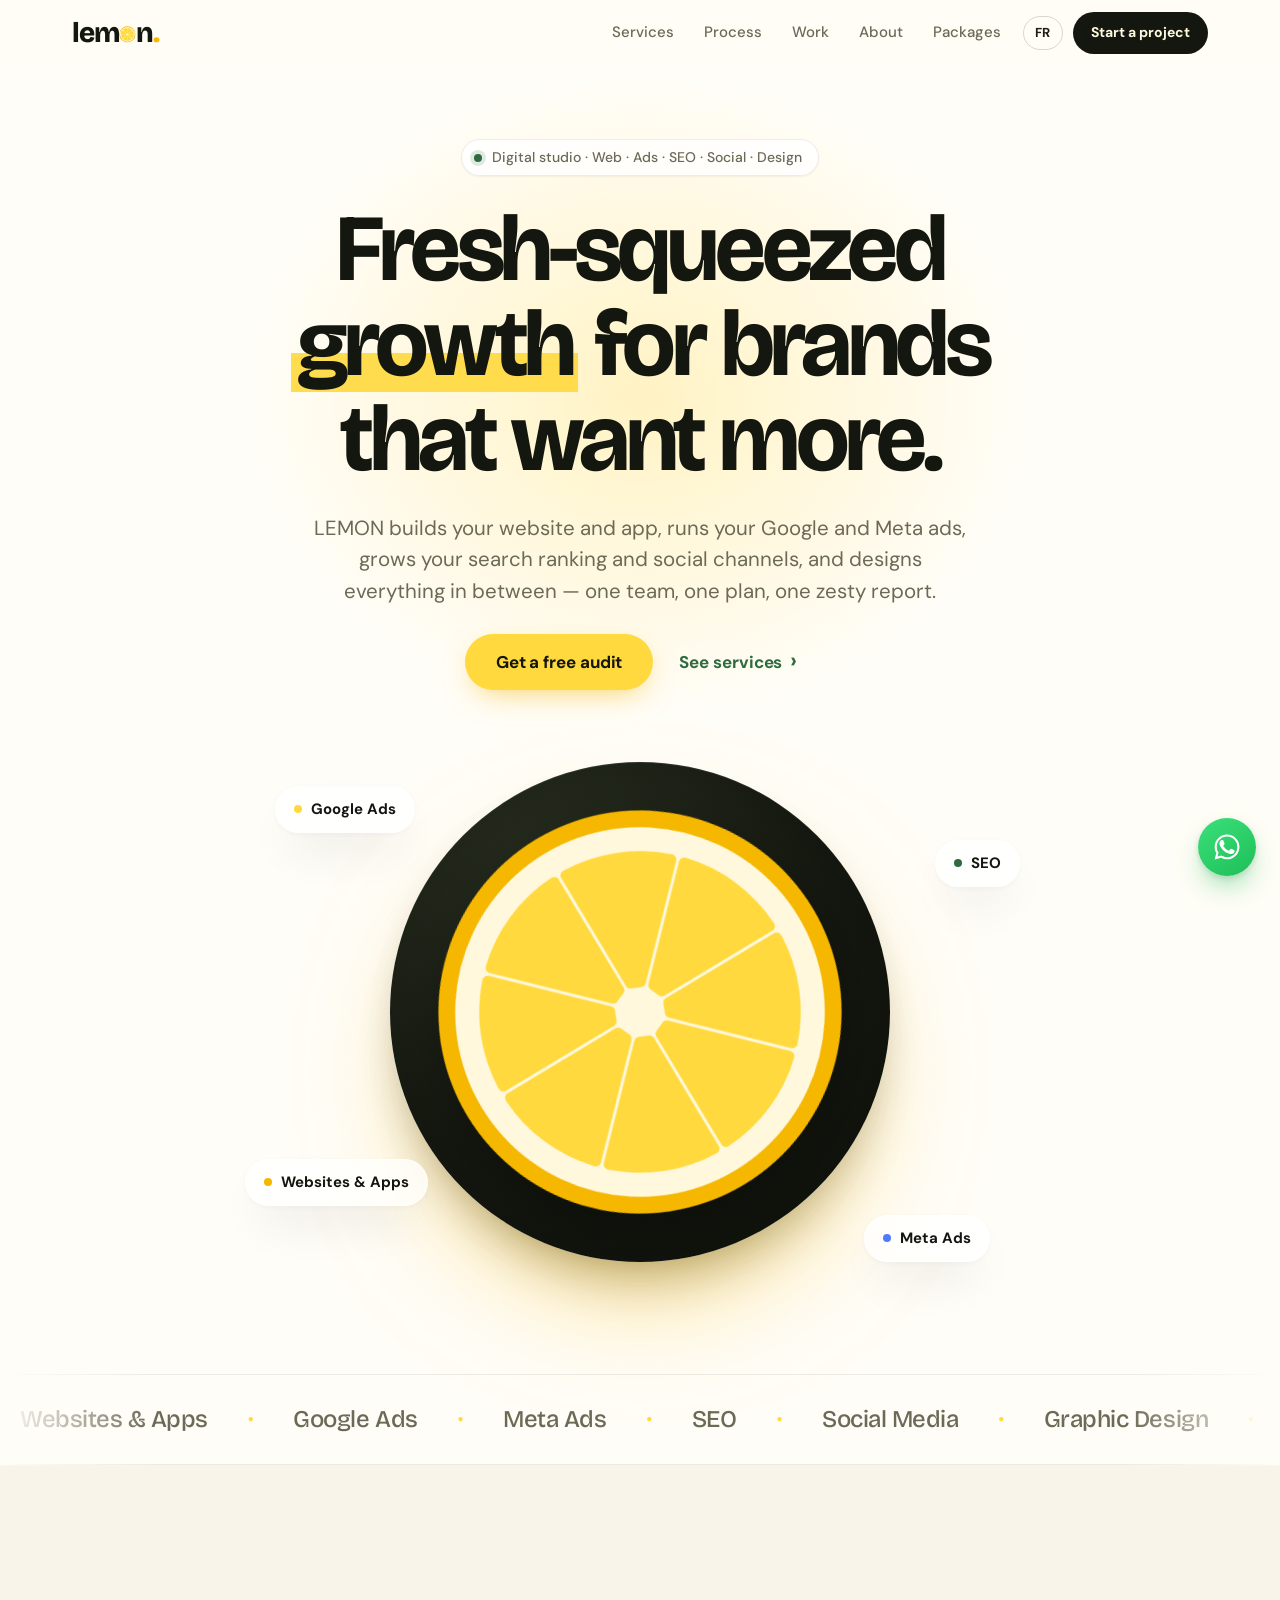
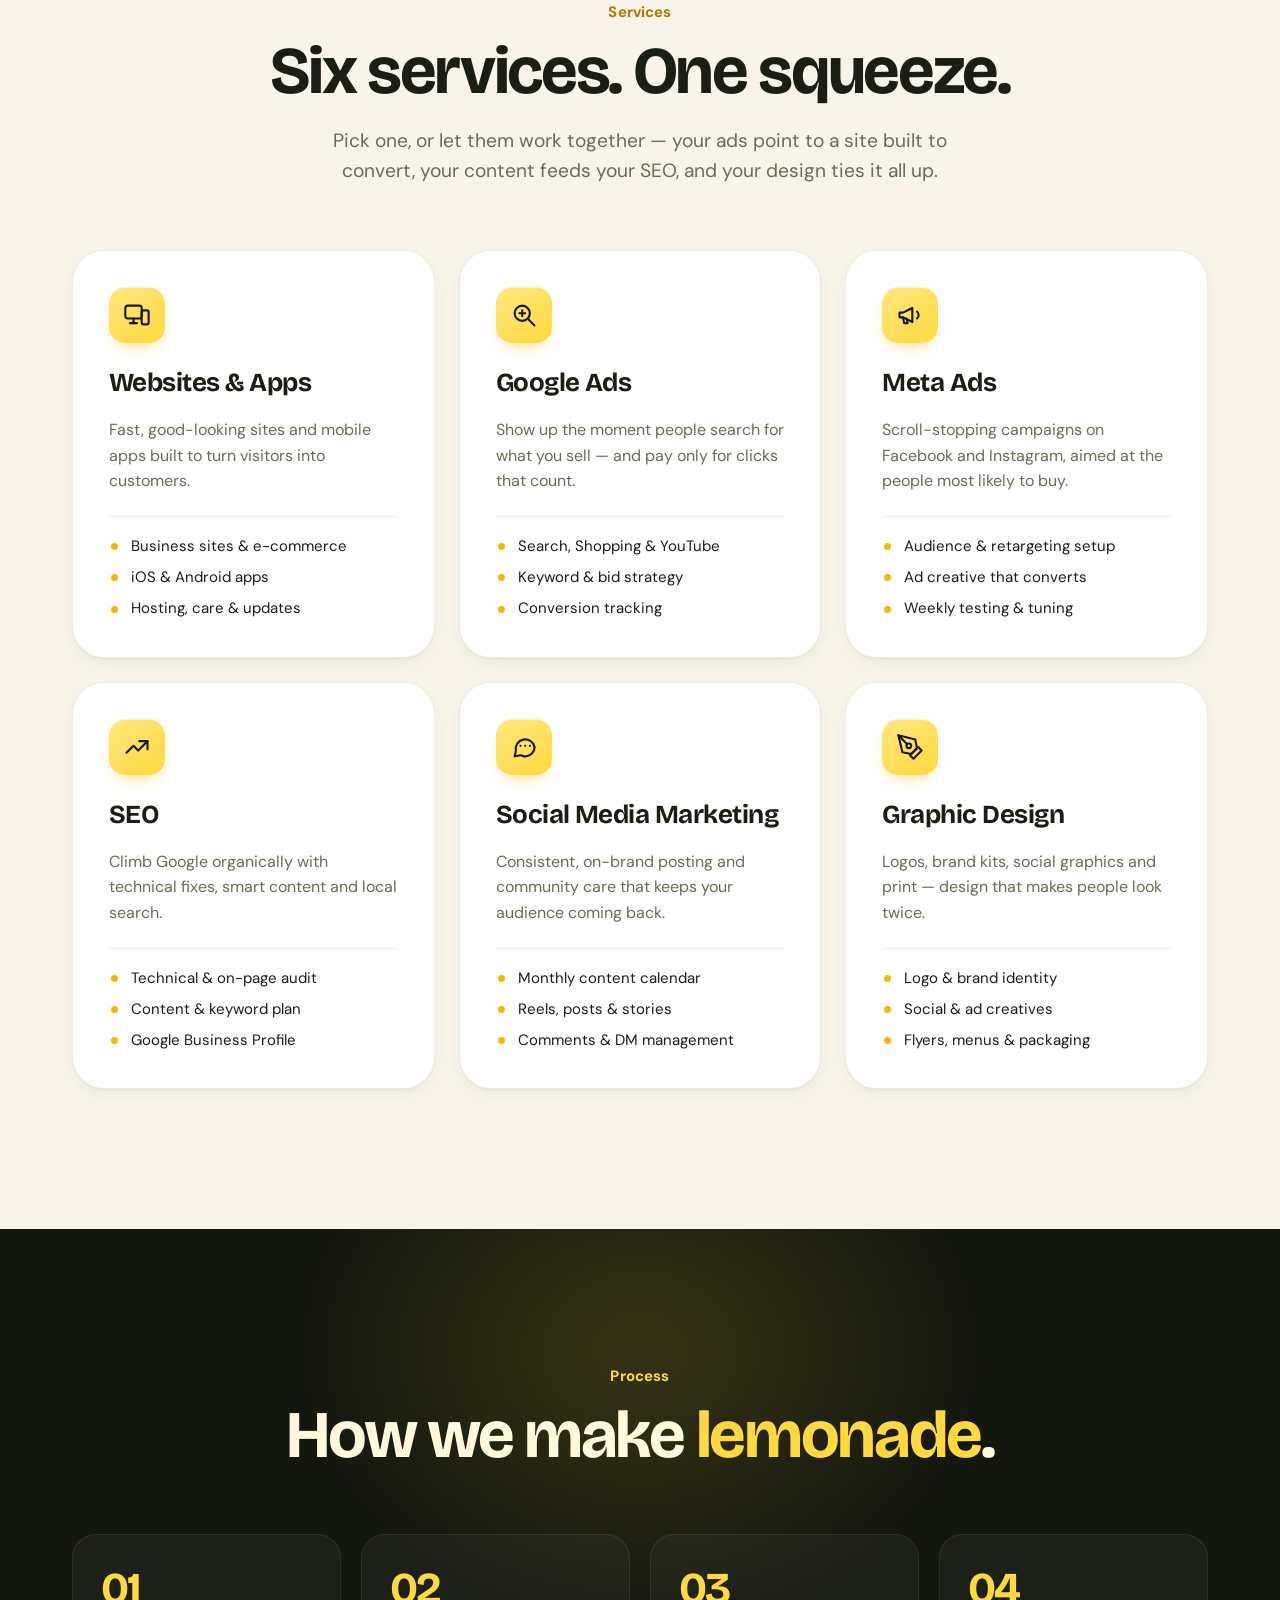
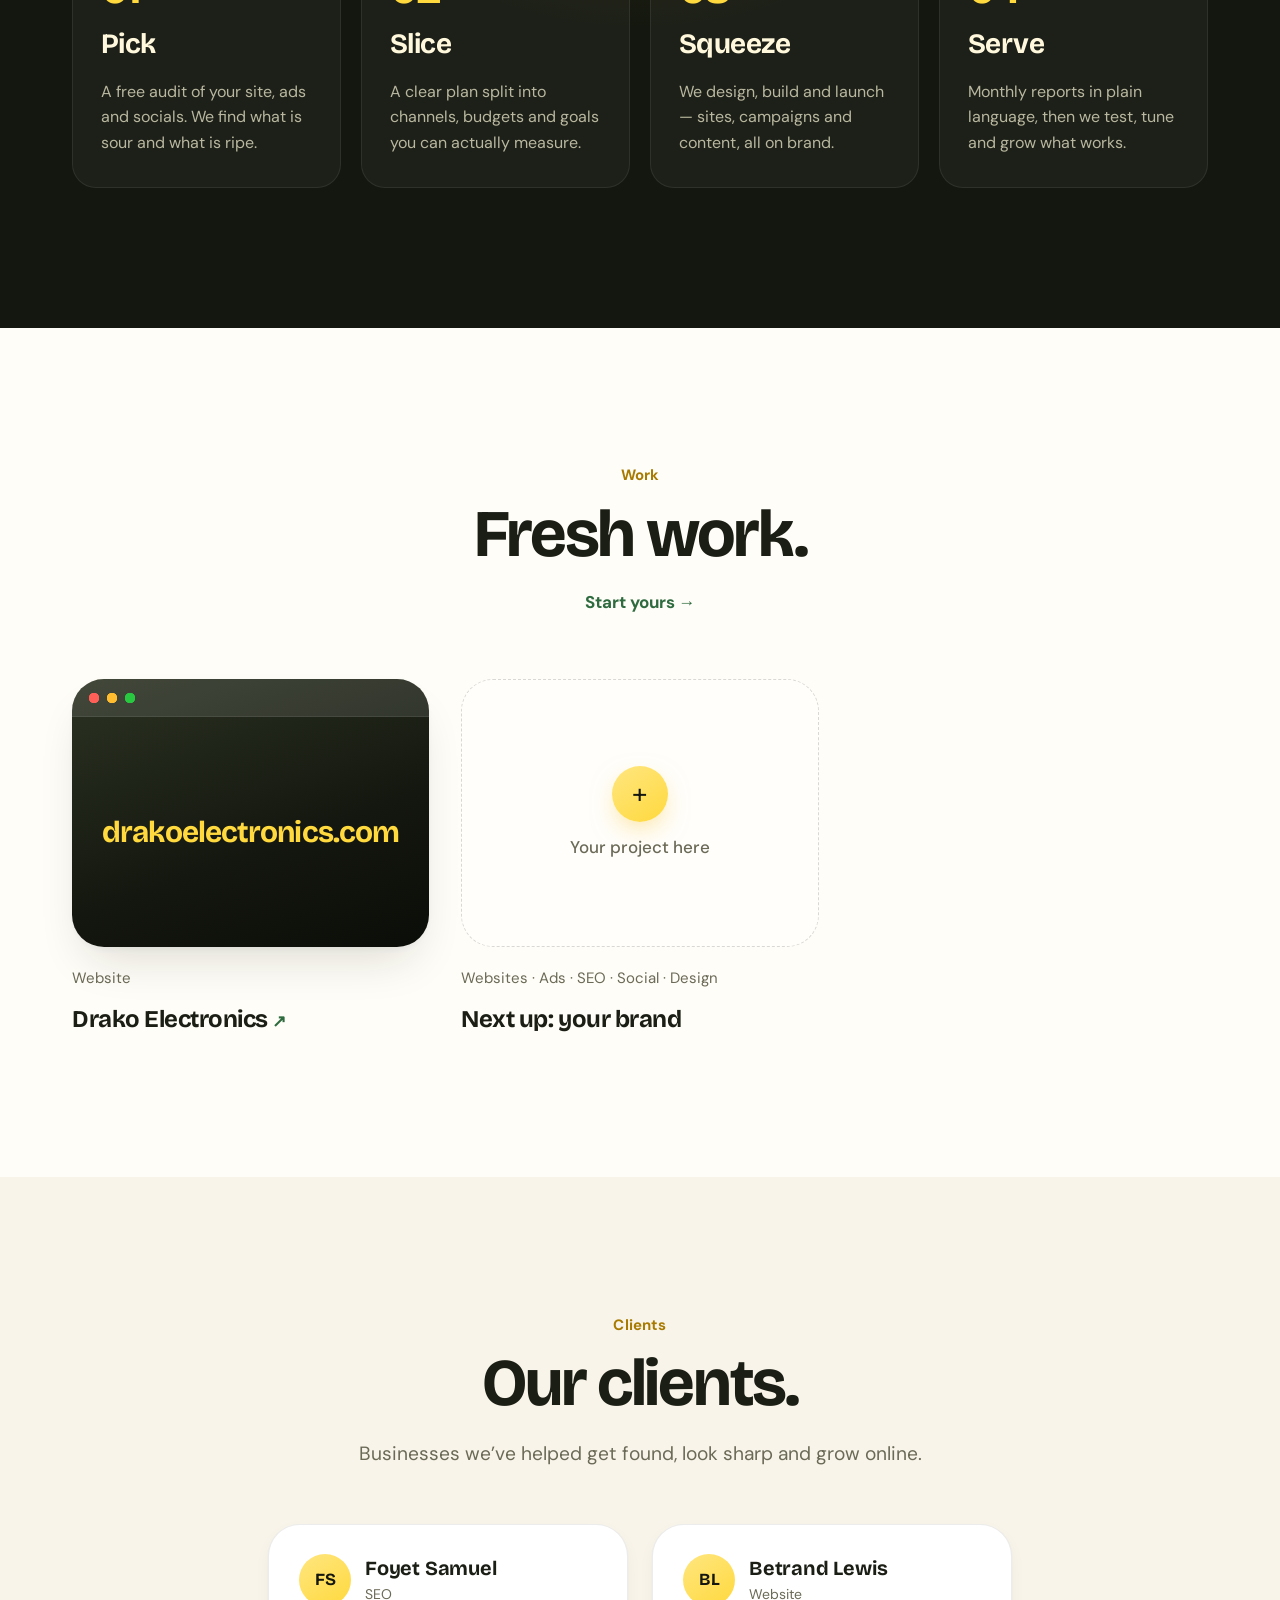
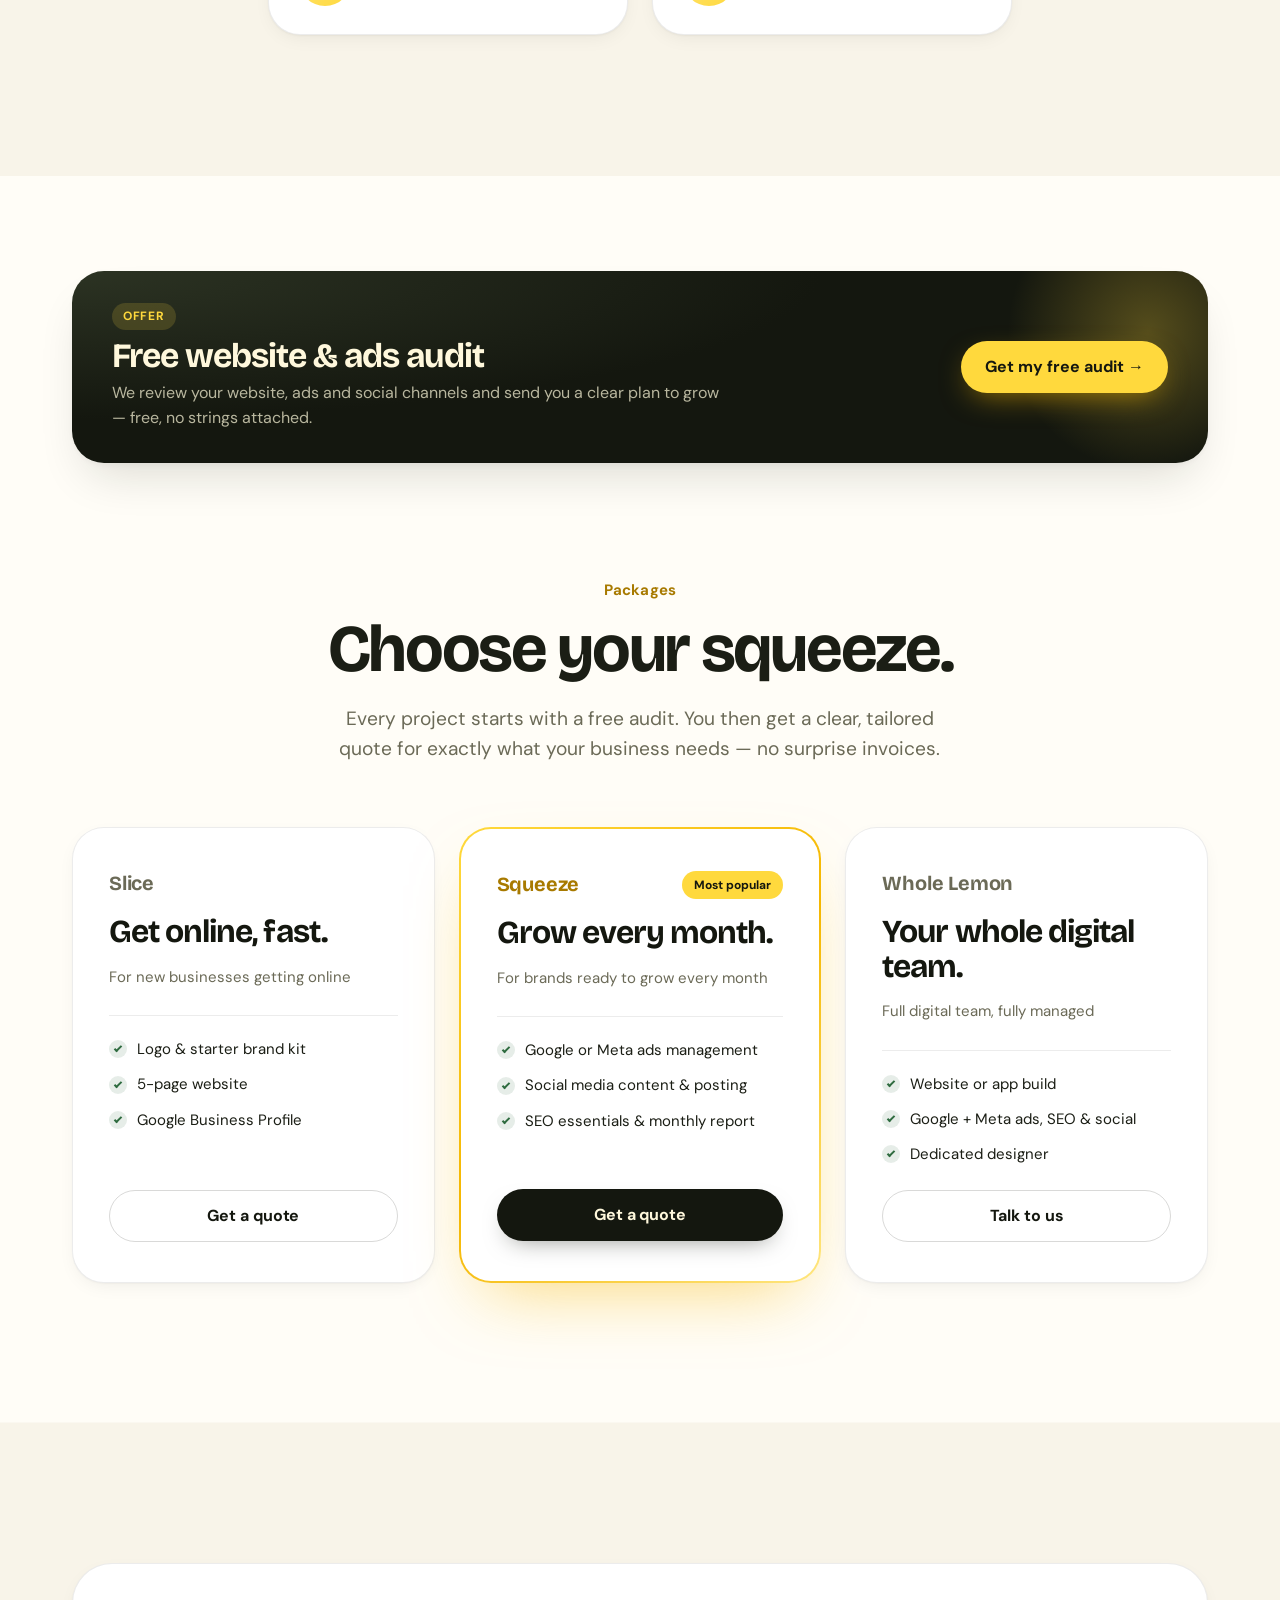
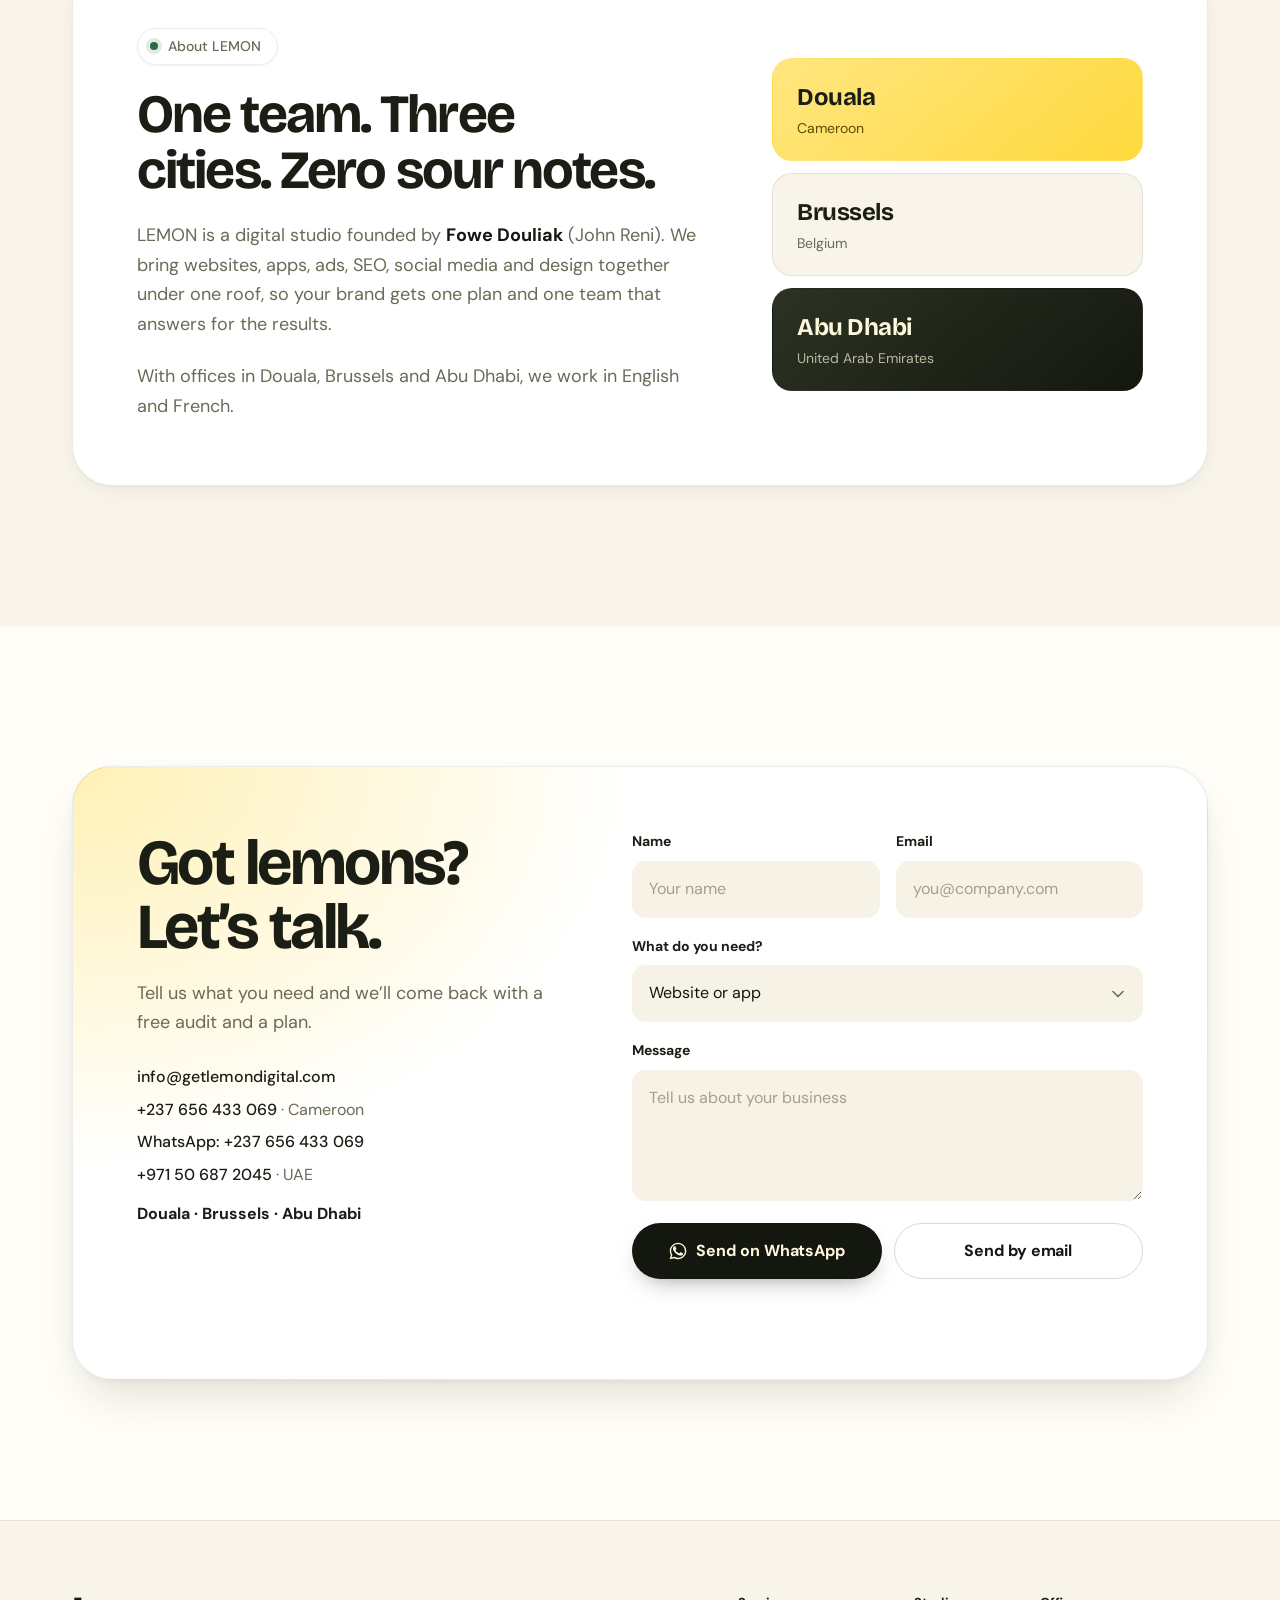
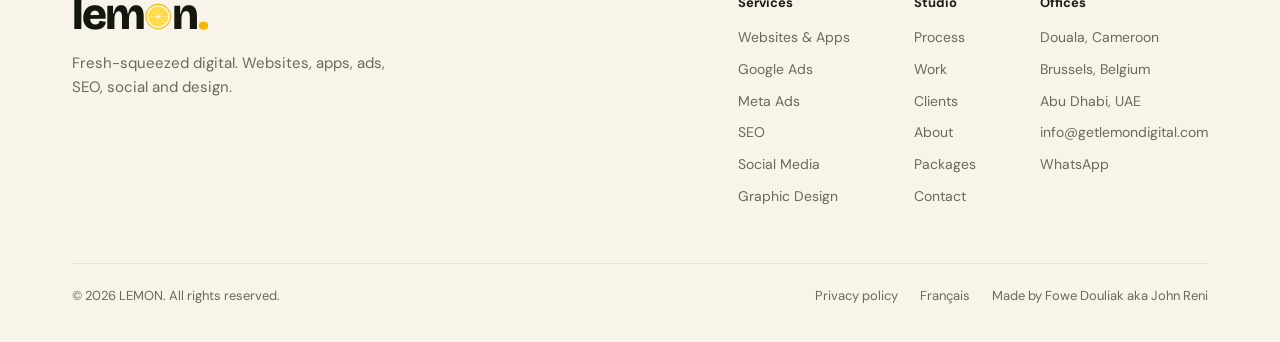
==== commit 63377d66: "Premium, Apple-inspired redesign - Frosted sticky header, centred hero with soft lemon glow, glass t" ====
--- a/index.html
+++ b/index.html
@@ -268,7 +268,7 @@
     <!-- SERVICES -->
     <section id="services" class="services container">
       <div class="section-head">
-        <h2 class="h2" style="max-width: 720px">Six services. One squeeze.</h2>
+        <h2 class="h2" data-kicker="Services">Six services. One squeeze.</h2>
         <p>Pick one, or let them work together — your ads point to a site built to convert, your content feeds your SEO, and your design ties it all up.</p>
       </div>
       <div class="card-grid">
@@ -314,7 +314,7 @@
     <!-- PROCESS -->
     <section id="process" class="process">
       <div class="process__inner container">
-        <h2 class="h2">How we make <span class="accent">lemonade</span>.</h2>
+        <h2 class="h2" data-kicker="Process">How we make <span class="accent">lemonade</span>.</h2>
         <ol class="steps">
           <li><span class="steps__num">01</span><strong>Pick</strong><span class="steps__text">A free audit of your site, ads and socials. We find what is sour and what is ripe.</span></li>
           <li><span class="steps__num">02</span><strong>Slice</strong><span class="steps__text">A clear plan split into channels, budgets and goals you can actually measure.</span></li>
@@ -329,7 +329,7 @@
          The cards below are only shown if that file can't be loaded. -->
     <section id="work" class="work container">
       <div class="section-head">
-        <h2 class="h2">Fresh work.</h2>
+        <h2 class="h2" data-kicker="Work">Fresh work.</h2>
         <a href="#contact" class="work__all">Start yours →</a>
       </div>
       <div class="card-grid" data-projects>
@@ -351,7 +351,7 @@
          Add a client's own words in the "quote" field once they send them. -->
     <section id="clients" class="clients container">
       <div class="section-head">
-        <h2 class="h2">Our clients.</h2>
+        <h2 class="h2" data-kicker="Clients">Our clients.</h2>
         <p>Businesses we’ve helped get found, look sharp and grow online.</p>
       </div>
       <div class="card-grid" data-testimonials>
@@ -371,7 +371,7 @@
     <!-- PACKAGES -->
     <section id="packages" class="packages container">
       <div class="section-head">
-        <h2 class="h2">Choose your squeeze.</h2>
+        <h2 class="h2" data-kicker="Packages">Choose your squeeze.</h2>
         <p>Every project starts with a free audit. You then get a clear, tailored quote for exactly what your business needs — no surprise invoices.</p>
       </div>
       <div class="card-grid">
--- a/assets/css/styles.css
+++ b/assets/css/styles.css
@@ -1,48 +1,74 @@
-/* LEMON — site styles
-   Values are taken directly from the Claude Design exports in /design-source.
-   Brand palette: Zest #FFD93D · Rind #F5B700 · Pith #FFF8DC · Leaf #2E6B3F · Ink #14170F */
+/* LEMON — site styles (premium edition)
+   Brand palette: Zest #FFD93D · Rind #F5B700 · Pith #FFF8DC · Leaf #2E6B3F · Ink #14170F
+   Look: airy warm-white pages, soft shadows, frosted header, yellow used as an accent. */
 
 :root {
   --zest: #FFD93D;
+  --zest-soft: #FFE680;
   --rind: #F5B700;
+  --rind-deep: #A87A00;           /* rind darkened for small text on light backgrounds */
   --pith: #FFF8DC;
   --leaf: #2E6B3F;
   --ink: #14170F;
+  --ink-soft: #2A2F22;
   --white: #FFFFFF;
-  --text-muted: #45442C;
-  --text-on-zest: #3A3A1E;
-  --text-on-ink: #C9C6A8;
-  --line-light: #E8DFB4;
-  --line-dark: #3A3D2C;
-
+
+  --bg: #FFFDF7;                  /* page */
+  --bg-alt: #F8F4E9;              /* alternate sections */
+  --field: #F6F2E6;               /* form fields */
+  --text: #1B1E15;
+  --text-muted: #6B6A57;
+  --text-on-ink: #B9B79F;
+  --line: rgba(20, 23, 15, 0.08);
+  --line-strong: rgba(20, 23, 15, 0.16);
+
+  --shadow-xs: 0 1px 2px rgba(20, 23, 15, 0.05);
+  --shadow-sm: 0 1px 2px rgba(20, 23, 15, 0.04), 0 6px 20px -6px rgba(20, 23, 15, 0.08);
+  --shadow-md: 0 2px 6px rgba(20, 23, 15, 0.04), 0 24px 48px -16px rgba(20, 23, 15, 0.16);
+  --shadow-lg: 0 4px 12px rgba(20, 23, 15, 0.05), 0 40px 80px -24px rgba(20, 23, 15, 0.28);
+  --glow-zest: 0 10px 30px -10px rgba(245, 183, 0, 0.65);
+
+  --radius-xl: 40px;
+  --radius-lg: 32px;
+  --radius: 24px;
+  --radius-sm: 16px;
+
+  --ease: cubic-bezier(.22, 1, .36, 1);
   --font-display: 'Bricolage Grotesque', sans-serif;
   --font-body: 'DM Sans', sans-serif;
 
-  --container: 1280px;
+  --container: 1200px;
   --gutter: 32px;
-  --h2-size: clamp(2.4rem, 4.6vw, 4.2rem);
+  --section: 140px;
+  --h2-size: clamp(2.5rem, 5.2vw, 4.4rem);
+  --header-h: 64px;
 }
 
 *, *::before, *::after { box-sizing: border-box; }
 
-html { scroll-behavior: smooth; scroll-padding-top: 16px; }
+html { scroll-behavior: smooth; scroll-padding-top: calc(var(--header-h) + 16px); }
 @media (prefers-reduced-motion: reduce) { html { scroll-behavior: auto; } }
 
 body {
   margin: 0;
-  background: var(--pith);
-  color: var(--ink);
+  background: var(--bg);
+  color: var(--text);
   font-family: var(--font-body);
+  font-size: 17px;
+  line-height: 1.55;
   min-height: 100vh;
   -webkit-font-smoothing: antialiased;
+  -moz-osx-font-smoothing: grayscale;
   text-rendering: optimizeLegibility;
 }
 
 img, svg { display: block; }
-a { color: var(--ink); }
+a { color: var(--text); transition: color .2s var(--ease); }
 a:hover { color: var(--leaf); }
-
-:focus-visible { outline: 3px solid var(--leaf); outline-offset: 3px; border-radius: 6px; }
+::selection { background: var(--zest); color: var(--ink); }
+
+:focus-visible { outline: 3px solid rgba(46, 107, 63, .55); outline-offset: 3px; border-radius: 8px; }
+[tabindex="-1"]:focus { outline: none; }
 
 .visually-hidden {
   position: absolute !important; width: 1px; height: 1px; padding: 0; margin: -1px;
@@ -52,17 +78,36 @@
 .skip-link {
   position: absolute; left: 16px; top: -60px; z-index: 100;
   padding: 12px 18px; border-radius: 999px; background: var(--ink); color: var(--pith);
-  font-weight: 700; text-decoration: none; transition: top .15s;
-}
-.skip-link:focus { top: 16px; color: var(--pith); }
-
+  font-weight: 600; text-decoration: none; transition: top .15s;
+}
+.skip-link:focus { top: 12px; color: var(--pith); }
+
+main { overflow-x: clip; } /* keeps decorative glows from causing sideways scrolling */
 .container { max-width: var(--container); margin: 0 auto; padding-left: var(--gutter); padding-right: var(--gutter); }
 
-.display { font-family: var(--font-display); }
+/* Full-width tinted background behind a centred section */
+.services, .clients, .about {
+  background: var(--bg-alt);
+  box-shadow: 0 0 0 100vmax var(--bg-alt);
+  clip-path: inset(0 -100vmax);
+}
+
 .h2 {
-  margin: 0; font-family: var(--font-display); font-weight: 800;
-  font-size: var(--h2-size); line-height: 1; letter-spacing: -0.035em;
-}
+  margin: 0; font-family: var(--font-display); font-weight: 700;
+  font-size: var(--h2-size); line-height: 1.04; letter-spacing: -0.035em; color: var(--text);
+  text-wrap: balance;
+}
+/* Small label above each section title, e.g. "Services" */
+.h2[data-kicker]::before {
+  content: attr(data-kicker); display: block; margin-bottom: 16px;
+  font-family: var(--font-body); font-size: 15px; font-weight: 600; letter-spacing: 0.01em; color: var(--rind-deep);
+}
+.process .h2[data-kicker]::before { color: var(--zest); }
+
+/* ---------- Scroll-in animation (added by JS) ---------- */
+.reveal { opacity: 0; transform: translateY(28px); transition: opacity .9s var(--ease), transform .9s var(--ease); transition-delay: var(--d, 0s); }
+.reveal.is-visible { opacity: 1; transform: none; }
+@media (prefers-reduced-motion: reduce) { .reveal { opacity: 1; transform: none; transition: none; } }
 
 /* ---------- Wordmark ("lem◉n.") ---------- */
 .wordmark {
@@ -71,544 +116,581 @@
   line-height: 1;
 }
 .wordmark:hover { color: var(--ink); }
-.wordmark .slice { width: 0.6em; height: 0.6em; margin: 0.12em 0.015em 0; flex-shrink: 0; }
+.wordmark .slice { width: 0.6em; height: 0.6em; margin: 0.12em 0.015em 0; flex-shrink: 0; transition: transform .8s var(--ease); }
+.wordmark:hover .slice { transform: rotate(45deg); }
 .wordmark .dot { color: var(--rind); }
 
 /* ---------- Buttons ---------- */
 .btn {
-  display: inline-block; padding: 18px 30px; border-radius: 999px; border: 2px solid var(--ink);
-  font-weight: 700; font-size: 17px; text-decoration: none; text-align: center; color: var(--ink);
-  font-family: inherit; cursor: pointer;
-  transition: background-color .15s ease, color .15s ease, transform .15s ease, box-shadow .15s ease;
-}
-.btn:hover { color: var(--ink); transform: translate(-2px, -2px); box-shadow: 4px 4px 0 var(--ink); }
-.btn:active { transform: none; box-shadow: none; }
-.btn--zest { background: var(--zest); }
-.btn--zest:hover { background: var(--rind); }
-.btn--ghost { background: transparent; }
-.btn--ghost:hover { background: var(--white); }
-.btn--ink { background: var(--ink); color: var(--pith); }
-.btn--ink:hover { background: var(--leaf); color: var(--pith); border-color: var(--ink); }
-@media (prefers-reduced-motion: reduce) { .btn, .btn:hover { transform: none; transition: none; } }
-
-/* ---------- Header / nav ---------- */
-.site-header { position: relative; z-index: 20; }
+  display: inline-flex; align-items: center; justify-content: center; gap: 8px;
+  padding: 16px 28px; border-radius: 999px; border: 1px solid transparent;
+  font-family: inherit; font-weight: 600; font-size: 16px; line-height: 1.2; letter-spacing: -0.005em;
+  text-decoration: none; text-align: center; color: var(--ink); cursor: pointer;
+  transition: background-color .25s var(--ease), color .25s var(--ease), box-shadow .3s var(--ease), transform .3s var(--ease), border-color .25s var(--ease);
+}
+.btn:hover { color: var(--ink); transform: translateY(-1px); }
+.btn:active { transform: translateY(0) scale(.98); }
+.btn--zest { background: var(--zest); box-shadow: var(--glow-zest); }
+.btn--zest:hover { background: #FFE15C; box-shadow: 0 14px 34px -10px rgba(245, 183, 0, .75); }
+.btn--ink { background: var(--ink); color: var(--pith); box-shadow: 0 10px 24px -12px rgba(20, 23, 15, .5); }
+.btn--ink:hover { background: var(--ink-soft); color: var(--pith); }
+.btn--ghost { background: transparent; border-color: var(--line-strong); }
+.btn--ghost:hover { background: rgba(20, 23, 15, .04); border-color: rgba(20, 23, 15, .28); }
+@media (prefers-reduced-motion: reduce) { .btn, .btn:hover, .btn:active { transform: none; } }
+
+/* ---------- Header: frosted, stays at the top ---------- */
+.site-header {
+  position: sticky; top: 0; z-index: 40;
+  background: rgba(255, 253, 247, .72);
+  -webkit-backdrop-filter: saturate(180%) blur(20px); backdrop-filter: saturate(180%) blur(20px);
+  border-bottom: 1px solid transparent;
+  transition: border-color .3s var(--ease), background-color .3s var(--ease);
+}
+.site-header.is-scrolled { border-bottom-color: var(--line); background: rgba(255, 253, 247, .82); }
 .site-header__inner {
-  max-width: var(--container); margin: 0 auto; padding: 22px var(--gutter);
-  display: flex; flex-wrap: wrap; align-items: center; justify-content: space-between; gap: 16px;
-}
-.site-header .wordmark { font-size: 34px; }
-
-.main-nav { display: flex; flex-wrap: wrap; gap: 6px; align-items: center; }
-.main-nav a { padding: 12px 14px; font-weight: 500; text-decoration: none; }
-.main-nav .nav-cta {
-  margin-left: 8px; padding: 13px 22px; border-radius: 999px; background: var(--ink); color: var(--pith);
-  font-weight: 700; transition: background-color .15s ease;
-}
-.main-nav .nav-cta:hover { background: var(--leaf); color: var(--pith); }
+  max-width: var(--container); margin: 0 auto; padding: 12px var(--gutter); min-height: var(--header-h);
+  display: flex; flex-wrap: wrap; align-items: center; justify-content: space-between; gap: 12px;
+}
+.site-header .wordmark { font-size: 28px; }
+
+.main-nav { display: flex; flex-wrap: wrap; gap: 2px; align-items: center; }
+.main-nav a { padding: 8px 14px; border-radius: 999px; font-size: 15px; font-weight: 500; color: var(--text-muted); text-decoration: none; transition: color .2s var(--ease), background-color .2s var(--ease); }
+.main-nav a:hover { color: var(--ink); }
+.main-nav .nav-lang { margin-left: 6px; padding: 6px 11px; border: 1px solid var(--line-strong); font-size: 13px; font-weight: 600; letter-spacing: 0.04em; color: var(--text); }
+.main-nav .nav-lang:hover { background: rgba(20, 23, 15, .04); }
+.main-nav .nav-cta { margin-left: 8px; padding: 10px 18px; background: var(--ink); color: var(--pith); font-weight: 600; font-size: 14px; }
+.main-nav .nav-cta:hover { background: var(--ink-soft); color: var(--pith); }
 
 .nav-toggle {
-  display: none; align-items: center; gap: 10px; padding: 12px 18px; border-radius: 999px;
-  border: 2px solid var(--ink); background: transparent; color: var(--ink);
-  font: inherit; font-weight: 700; font-size: 16px; cursor: pointer;
-}
-.nav-toggle__bars { position: relative; width: 18px; height: 12px; }
+  display: none; align-items: center; gap: 10px; padding: 9px 16px; border-radius: 999px;
+  border: 1px solid var(--line-strong); background: rgba(255, 255, 255, .6); color: var(--ink);
+  font: inherit; font-weight: 600; font-size: 15px; cursor: pointer;
+}
+.nav-toggle__bars { position: relative; width: 16px; height: 10px; }
 .nav-toggle__bars::before, .nav-toggle__bars::after, .nav-toggle__bars span {
-  content: ""; position: absolute; left: 0; width: 100%; height: 2px; background: currentColor; border-radius: 2px;
-  transition: transform .2s ease, opacity .2s ease;
+  content: ""; position: absolute; left: 0; width: 100%; height: 1.5px; background: currentColor; border-radius: 2px;
+  transition: transform .3s var(--ease), opacity .2s var(--ease);
 }
 .nav-toggle__bars::before { top: 0; }
-.nav-toggle__bars span { top: 5px; }
-.nav-toggle__bars::after { top: 10px; }
-.nav-toggle[aria-expanded="true"] .nav-toggle__bars::before { transform: translateY(5px) rotate(45deg); }
+.nav-toggle__bars span { top: 4.25px; }
+.nav-toggle__bars::after { top: 8.5px; }
+.nav-toggle[aria-expanded="true"] .nav-toggle__bars::before { transform: translateY(4.25px) rotate(45deg); }
 .nav-toggle[aria-expanded="true"] .nav-toggle__bars span { opacity: 0; }
-.nav-toggle[aria-expanded="true"] .nav-toggle__bars::after { transform: translateY(-5px) rotate(-45deg); }
-
-@media (max-width: 820px) {
+.nav-toggle[aria-expanded="true"] .nav-toggle__bars::after { transform: translateY(-4.25px) rotate(-45deg); }
+
+@media (max-width: 860px) {
   .js .nav-toggle { display: inline-flex; }
   .js .main-nav {
-    display: none; width: 100%; flex-direction: column; align-items: stretch; gap: 4px;
-    padding: 12px; border: 2px solid var(--ink); border-radius: 26px; background: var(--white);
-    box-shadow: 6px 6px 0 var(--ink);
+    display: none; width: 100%; flex-direction: column; align-items: stretch; gap: 2px;
+    margin: 4px 0 8px; padding: 10px; border-radius: var(--radius); background: rgba(255, 255, 255, .92);
+    box-shadow: var(--shadow-lg); border: 1px solid var(--line);
   }
-  .js .main-nav.is-open { display: flex; }
-  .js .main-nav a { padding: 14px 16px; border-radius: 16px; font-size: 18px; }
-  .js .main-nav a:not(.nav-cta):hover { background: var(--pith); }
-  .js .main-nav .nav-cta { margin: 6px 0 0; text-align: center; }
-}
-
-/* ---------- Hero ---------- */
+  .js .main-nav.is-open { display: flex; animation: menu-in .35s var(--ease); }
+  .js .main-nav a { padding: 14px 16px; border-radius: 14px; font-size: 18px; color: var(--text); }
+  .js .main-nav a:not(.nav-cta):hover { background: var(--bg-alt); }
+  .js .main-nav .nav-lang { margin: 4px 0 0 8px; align-self: flex-start; padding: 6px 12px; font-size: 13px; }
+  .js .main-nav .nav-cta { margin: 8px 0 0; text-align: center; font-size: 16px; padding: 14px; }
+}
+@keyframes menu-in { from { opacity: 0; transform: translateY(-8px); } to { opacity: 1; transform: none; } }
+
+/* ---------- Hero (centred, Apple-style) ---------- */
 .hero {
-  max-width: var(--container); margin: 0 auto; padding: 48px var(--gutter) 72px;
-  display: flex; flex-wrap: wrap; align-items: center; gap: 48px;
-}
-.hero__copy { flex: 1 1 520px; min-width: 0; display: flex; flex-direction: column; gap: 28px; }
+  max-width: var(--container); margin: 0 auto; padding: 72px var(--gutter) 40px;
+  display: flex; flex-direction: column; align-items: center; gap: 24px; text-align: center;
+  position: relative;
+}
+.hero::before { /* soft lemon glow behind the top of the page */
+  content: ""; position: absolute; z-index: -1; left: 50%; top: -120px; width: min(1100px, 140vw); height: 900px; transform: translateX(-50%);
+  background: radial-gradient(closest-side, rgba(255, 217, 61, .28), rgba(255, 217, 61, 0) 70%);
+  pointer-events: none;
+}
+.hero__copy { max-width: 980px; display: flex; flex-direction: column; align-items: center; gap: 26px; }
 .eyebrow {
-  align-self: flex-start; display: inline-flex; align-items: center; gap: 10px;
-  padding: 8px 16px 8px 10px; border-radius: 999px; background: var(--white);
-  border: 1.5px solid var(--line-light); font-size: 14px; font-weight: 500;
-}
-.eyebrow__dot { width: 10px; height: 10px; border-radius: 50%; background: var(--leaf); flex-shrink: 0; }
+  display: inline-flex; align-items: center; gap: 10px;
+  padding: 7px 16px 7px 12px; border-radius: 999px; background: rgba(255, 255, 255, .8);
+  border: 1px solid var(--line); box-shadow: var(--shadow-xs);
+  font-size: 14px; font-weight: 500; color: var(--text-muted);
+}
+.eyebrow__dot { width: 8px; height: 8px; border-radius: 50%; background: var(--leaf); flex-shrink: 0; box-shadow: 0 0 0 4px rgba(46, 107, 63, .14); }
 .hero h1 {
-  margin: 0; font-family: var(--font-display); font-weight: 800;
-  font-size: clamp(3rem, 6.6vw, 6.2rem); line-height: 0.95; letter-spacing: -0.04em;
+  margin: 0; font-family: var(--font-display); font-weight: 700;
+  font-size: clamp(3rem, 7.4vw, 6.6rem); line-height: 1; letter-spacing: -0.045em; color: var(--ink);
+  text-wrap: balance;
 }
 .highlight {
-  background: var(--zest); padding: 0 0.12em; border-radius: 0.18em;
-  -webkit-box-decoration-break: clone; box-decoration-break: clone;
-}
-.hero__lead { margin: 0; font-size: 20px; line-height: 1.55; color: var(--text-muted); max-width: 560px; }
-.hero__actions { display: flex; flex-wrap: wrap; gap: 12px; }
+  background: linear-gradient(transparent 58%, rgba(255, 217, 61, .9) 58%, rgba(255, 217, 61, .9) 92%, transparent 92%);
+  padding: 0 0.06em; -webkit-box-decoration-break: clone; box-decoration-break: clone;
+}
+.hero__lead { margin: 0; font-size: clamp(18px, 1.6vw, 21px); line-height: 1.55; color: var(--text-muted); max-width: 660px; text-wrap: pretty; }
+.hero__actions { display: flex; flex-wrap: wrap; gap: 12px 8px; justify-content: center; align-items: center; }
+.hero__actions .btn { font-size: 17px; padding: 17px 30px; }
+/* Secondary hero action as an Apple-style text link: "See services ›" */
+.hero__actions .btn--ghost { border: 0; background: none; color: var(--leaf); padding-inline: 18px; box-shadow: none; }
+.hero__actions .btn--ghost::after { content: "›"; font-size: 1.3em; line-height: 0; transform: translateY(-1px); transition: transform .3s var(--ease); }
+.hero__actions .btn--ghost:hover { color: var(--leaf); text-decoration: underline; text-underline-offset: 4px; transform: none; }
+.hero__actions .btn--ghost:hover::after { transform: translate(3px, -1px); }
 
 .hero__visual {
-  flex: 1 1 440px; min-width: 0; position: relative;
-  display: flex; justify-content: center; align-items: center; min-height: 520px;
-}
-.hero__disc { position: absolute; width: 470px; max-width: 100%; aspect-ratio: 1; border-radius: 50%; background: var(--ink); }
-.hero__lemon {
-  position: relative; width: 400px; max-width: 86%; height: auto; transform: rotate(14deg);
-}
+  width: 100%; max-width: 760px; position: relative; perspective: 1000px;
+  display: flex; justify-content: center; align-items: center; min-height: 580px; margin-top: 8px;
+}
+.hero__disc {
+  position: absolute; width: 500px; max-width: 92%; aspect-ratio: 1; border-radius: 50%;
+  background: radial-gradient(circle at 35% 30%, #2C3323 0%, #14170F 55%, #0B0D08 100%);
+  box-shadow: 0 60px 120px -40px rgba(245, 183, 0, .55), 0 30px 60px -30px rgba(20, 23, 15, .5), inset 0 1px 0 rgba(255, 255, 255, .08);
+}
+.hero__lemon { position: relative; width: 420px; max-width: 80%; height: auto; transform: rotate(14deg); filter: drop-shadow(0 18px 30px rgba(0, 0, 0, .35)); }
 
 .tag {
-  position: absolute; padding: 12px 18px; border-radius: 14px; font-weight: 700;
-  box-shadow: 4px 4px 0 var(--ink); white-space: nowrap;
-}
-.tag--1 { top: 40px; left: 4%; background: var(--white); border: 2px solid var(--ink); transform: rotate(-6deg); }
-.tag--2 { top: 90px; right: 2%; background: var(--leaf); color: var(--pith); transform: rotate(5deg); }
-.tag--3 { bottom: 70px; left: 0; background: var(--zest); border: 2px solid var(--ink); transform: rotate(4deg); }
-.tag--4 { bottom: 30px; right: 6%; background: var(--white); border: 2px solid var(--ink); transform: rotate(-4deg); }
+  position: absolute; padding: 11px 18px; border-radius: 999px; font-weight: 600; font-size: 15px; white-space: nowrap;
+  background: rgba(255, 255, 255, .78); color: var(--ink);
+  -webkit-backdrop-filter: blur(16px) saturate(160%); backdrop-filter: blur(16px) saturate(160%);
+  border: 1px solid rgba(255, 255, 255, .7); box-shadow: var(--shadow-md);
+}
+.tag::before { content: ""; display: inline-block; width: 8px; height: 8px; margin-right: 9px; border-radius: 50%; background: var(--zest); vertical-align: 1px; }
+.tag--1 { top: 64px; left: 2%; }
+.tag--2 { top: 118px; right: 0; }
+.tag--2::before { background: var(--leaf); }
+.tag--3 { bottom: 96px; left: -2%; }
+.tag--3::before { background: var(--rind); }
+.tag--4 { bottom: 40px; right: 4%; }
+.tag--4::before { background: #4F7BFF; }
 
 @media (max-width: 600px) {
-  .hero { padding-top: 24px; padding-bottom: 56px; gap: 32px; }
-  .hero__copy { gap: 22px; }
-  .hero__lead { font-size: 18px; }
-  .hero__actions .btn { flex: 1 1 auto; padding: 16px 22px; }
-  .hero__visual { min-height: 380px; }
-  .tag { padding: 9px 13px; font-size: 14px; border-radius: 12px; }
-  .tag--1 { top: 10px; }
-  .tag--2 { top: 56px; }
-  .tag--3 { bottom: 40px; }
-  .tag--4 { bottom: 4px; }
-}
-
-/* ---------- Service strip (marquee) ---------- */
-.strip { background: var(--ink); color: var(--pith); overflow: hidden; padding: 22px 0; }
-.strip__track { display: flex; width: max-content; animation: marquee 40s linear infinite; }
+  .hero { padding-top: 40px; gap: 20px; }
+  .hero__copy { gap: 20px; }
+  .hero__actions { flex-direction: column; width: 100%; }
+  .hero__actions .btn--zest { width: 100%; }
+  .hero__visual { min-height: 400px; margin-top: 0; }
+  .tag { padding: 8px 13px; font-size: 13px; }
+  .tag::before { width: 6px; height: 6px; margin-right: 7px; }
+  .tag--1 { top: 18px; left: 0; }
+  .tag--2 { top: 62px; right: 0; }
+  .tag--3 { bottom: 48px; left: 0; }
+  .tag--4 { bottom: 8px; right: 0; }
+}
+
+/* ---------- Hero intro: a whole lemon is sliced open (≈2s, plays once) ---------- */
+.lemon-intro { position: absolute; inset: 0; overflow: hidden; display: flex; align-items: center; justify-content: center; pointer-events: none; z-index: 2; }
+.lemon-intro__whole {
+  position: relative; width: 400px; max-width: 80%; aspect-ratio: 120 / 100;
+  filter: drop-shadow(0 24px 30px rgba(20, 23, 15, .18));
+  animation: lemon-drop .8s var(--ease) both;
+}
+.lemon-intro__half { position: absolute; inset: 0; }
+.lemon-intro__half svg { width: 100%; height: 100%; }
+.lemon-intro__half--left  { clip-path: inset(-10% 50% -10% -10%); animation: half-left .7s 1s cubic-bezier(.5, 0, .75, 0) both; }
+.lemon-intro__half--right { clip-path: inset(-10% -10% -10% 50%); animation: half-right .7s 1s cubic-bezier(.5, 0, .75, 0) both; }
+.lemon-intro__knife {
+  position: absolute; width: 3px; height: 72%; border-radius: 3px;
+  background: linear-gradient(to bottom, transparent, rgba(20, 23, 15, .85) 30%, rgba(20, 23, 15, .85) 70%, transparent);
+  box-shadow: 0 0 18px rgba(255, 255, 255, .9);
+  animation: knife .42s .65s ease-in both;
+}
+.lemon-intro__drop {
+  position: absolute; width: 11px; height: 11px; border-radius: 50% 50% 50% 0;
+  background: linear-gradient(135deg, var(--zest-soft), var(--rind));
+  box-shadow: 0 2px 6px rgba(245, 183, 0, .5);
+  animation: drop-burst .8s 1s var(--ease) both;
+}
+.hero__lemon { animation: slice-reveal 1s 1.05s var(--ease) both; }
+.hero__disc  { animation: disc-in .9s 1.05s var(--ease) both; }
+.tag { animation: tag-pop .7s var(--ease) both; }
+.tag--1 { animation-delay: 1.6s; }
+.tag--2 { animation-delay: 1.72s; }
+.tag--3 { animation-delay: 1.84s; }
+.tag--4 { animation-delay: 1.96s; }
+
+@keyframes lemon-drop { from { opacity: 0; transform: translateY(-60px) rotate(-10deg) scale(.96); } to { opacity: 1; transform: none; } }
+@keyframes knife {
+  0%   { opacity: 0; transform: translateY(-90%) rotate(8deg); }
+  25%  { opacity: 1; }
+  100% { opacity: 0; transform: translateY(90%) rotate(8deg); }
+}
+@keyframes half-left  { from { transform: none; opacity: 1; } to { transform: translateX(-55%) translateY(30px) rotate(-24deg); opacity: 0; } }
+@keyframes half-right { from { transform: none; opacity: 1; } to { transform: translateX(55%) translateY(30px) rotate(24deg); opacity: 0; } }
+@keyframes drop-burst {
+  0%   { opacity: 0; transform: translate(0, 0) scale(.4) rotate(-45deg); }
+  20%  { opacity: 1; }
+  100% { opacity: 0; transform: translate(var(--dx), var(--dy)) scale(1) rotate(-45deg); }
+}
+@keyframes slice-reveal {
+  from { opacity: 0; transform: perspective(900px) rotateY(80deg) rotate(14deg) scale(.6); }
+  to   { opacity: 1; transform: perspective(900px) rotateY(0deg) rotate(14deg) scale(1); }
+}
+@keyframes disc-in { from { opacity: 0; transform: scale(.6); } to { opacity: 1; transform: scale(1); } }
+@keyframes tag-pop { from { opacity: 0; transform: translateY(10px) scale(.92); } to { opacity: 1; transform: none; } }
+
+@media (max-width: 600px) { .lemon-intro__drop { width: 8px; height: 8px; } }
+@media (prefers-reduced-motion: reduce) {
+  .lemon-intro { display: none; }
+  .hero__lemon, .hero__disc, .tag { animation: none; }
+}
+
+/* ---------- Service strip (gentle marquee) ---------- */
+.strip {
+  overflow: hidden; padding: 26px 0; margin-top: 32px;
+  border-top: 1px solid var(--line); border-bottom: 1px solid var(--line);
+  -webkit-mask-image: linear-gradient(90deg, transparent, #000 12%, #000 88%, transparent);
+  mask-image: linear-gradient(90deg, transparent, #000 12%, #000 88%, transparent);
+}
+.strip__track { display: flex; width: max-content; animation: marquee 70s linear infinite; }
 .strip__group {
-  display: flex; gap: 34px; align-items: center; white-space: nowrap; padding: 0 17px;
-  font-family: var(--font-display); font-weight: 700; font-size: 30px;
-}
-.strip__group .bullet { color: var(--zest); }
+  display: flex; gap: 40px; align-items: center; white-space: nowrap; padding: 0 20px;
+  font-family: var(--font-display); font-weight: 500; font-size: 24px; letter-spacing: -0.02em; color: var(--text-muted);
+}
+.strip__group .bullet { color: var(--zest); font-size: 10px; }
 .strip:hover .strip__track { animation-play-state: paused; }
 @keyframes marquee { from { transform: translateX(0); } to { transform: translateX(-50%); } }
 @media (prefers-reduced-motion: reduce) {
   .strip__track { animation: none; padding-left: 15px; }
   .strip__group[aria-hidden="true"] { display: none; }
 }
-@media (max-width: 600px) { .strip { padding: 16px 0; } .strip__group { font-size: 22px; gap: 24px; padding: 0 12px; } }
-
-/* ---------- Section heads ---------- */
-.section-head { display: flex; flex-wrap: wrap; justify-content: space-between; align-items: flex-end; gap: 24px; }
-.section-head p { margin: 0; font-size: 18px; line-height: 1.55; color: var(--text-muted); max-width: 420px; }
+@media (max-width: 600px) { .strip { padding: 18px 0; margin-top: 16px; } .strip__group { font-size: 19px; gap: 28px; padding: 0 14px; } }
+
+/* ---------- Section heads (centred) ---------- */
+.section-head {
+  display: flex; flex-direction: column; align-items: center; text-align: center; gap: 20px;
+  max-width: 820px; margin: 0 auto;
+}
+.section-head p { margin: 0; font-size: clamp(17px, 1.5vw, 20px); line-height: 1.55; color: var(--text-muted); max-width: 620px; text-wrap: pretty; }
+.section-head .h2 { max-width: none !important; }
+
+.card-grid { display: grid; gap: 24px; }
 
 /* ---------- Services ---------- */
-.services { padding-top: 110px; padding-bottom: 90px; display: flex; flex-direction: column; gap: 48px; }
-.card-grid { display: grid; gap: 20px; }
-.services .card-grid { grid-template-columns: repeat(auto-fit, minmax(min(330px, 100%), 1fr)); }
+.services { padding-top: var(--section); padding-bottom: var(--section); display: flex; flex-direction: column; gap: 64px; }
+.services .card-grid { grid-template-columns: repeat(auto-fit, minmax(min(320px, 100%), 1fr)); }
 .service-card {
-  background: var(--white); border: 2px solid var(--ink); border-radius: 26px; padding: 30px;
-  display: flex; flex-direction: column; gap: 16px;
-  transition: transform .2s ease, box-shadow .2s ease;
-}
-.service-card:hover { transform: translate(-3px, -3px); box-shadow: 6px 6px 0 var(--ink); }
+  background: var(--white); border: 1px solid var(--line); border-radius: var(--radius-lg); padding: 36px;
+  display: flex; flex-direction: column; gap: 14px; box-shadow: var(--shadow-sm);
+  transition: transform .5s var(--ease), box-shadow .5s var(--ease), opacity .9s var(--ease);
+}
+.service-card:hover { transform: translateY(-6px); box-shadow: var(--shadow-md); }
+.service-card__icon {
+  width: 56px; height: 56px; border-radius: 16px; margin-bottom: 6px;
+  background: linear-gradient(145deg, var(--zest-soft), var(--zest));
+  box-shadow: inset 0 1px 0 rgba(255, 255, 255, .6), 0 8px 18px -10px rgba(245, 183, 0, .8);
+  display: flex; align-items: center; justify-content: center;
+}
+.service-card h3 { margin: 0; font-family: var(--font-display); font-weight: 700; font-size: 26px; letter-spacing: -0.02em; }
+.service-card p { margin: 0; font-size: 16px; line-height: 1.6; color: var(--text-muted); }
+.service-card ul { list-style: none; margin: 8px 0 0; padding: 18px 0 0; border-top: 1px solid var(--line); display: flex; flex-direction: column; gap: 8px; font-size: 15px; color: var(--text); }
+.service-card li { position: relative; padding-left: 22px; }
+.service-card li::before { content: ""; position: absolute; left: 2px; top: .55em; width: 7px; height: 7px; border-radius: 50%; background: var(--rind); }
 @media (prefers-reduced-motion: reduce) { .service-card, .service-card:hover { transform: none; transition: none; } }
-.service-card__icon {
-  width: 56px; height: 56px; border-radius: 16px; background: var(--zest);
-  display: flex; align-items: center; justify-content: center;
-}
-.service-card h3 { margin: 0; font-family: var(--font-display); font-weight: 700; font-size: 28px; }
-.service-card p { margin: 0; font-size: 16px; line-height: 1.6; color: var(--text-muted); }
-.service-card ul { margin: 0; padding-left: 20px; font-size: 15px; line-height: 1.8; color: var(--ink); }
-
-/* ---------- Process ---------- */
-.process { background: var(--ink); color: var(--pith); }
-.process__inner { padding-top: 100px; padding-bottom: 100px; display: flex; flex-direction: column; gap: 48px; }
+
+/* ---------- Process (dark) ---------- */
+.process { background: var(--ink); color: var(--pith); position: relative; overflow: hidden; }
+.process::before {
+  content: ""; position: absolute; left: 50%; top: -40%; width: 1000px; height: 800px; transform: translateX(-50%);
+  background: radial-gradient(closest-side, rgba(255, 217, 61, .14), transparent 70%); pointer-events: none;
+}
+.process__inner { position: relative; padding-top: var(--section); padding-bottom: var(--section); display: flex; flex-direction: column; align-items: center; gap: 64px; text-align: center; }
+.process .h2 { color: var(--pith); }
 .process .accent { color: var(--zest); }
 .steps {
-  list-style: none; margin: 0; padding: 0; display: grid;
+  list-style: none; margin: 0; padding: 0; display: grid; width: 100%; text-align: left;
   grid-template-columns: repeat(auto-fit, minmax(min(240px, 100%), 1fr)); gap: 20px;
 }
-.steps li { border-top: 3px solid var(--zest); padding-top: 22px; display: flex; flex-direction: column; gap: 10px; }
-.steps__num { font-family: var(--font-display); font-size: 18px; color: var(--zest); }
-.steps strong { font-family: var(--font-display); font-size: 30px; }
+.steps li {
+  padding: 32px 28px; border-radius: var(--radius); background: rgba(255, 255, 255, .04);
+  border: 1px solid rgba(255, 255, 255, .08); display: flex; flex-direction: column; gap: 12px;
+  transition: background-color .4s var(--ease), border-color .4s var(--ease), opacity .9s var(--ease), transform .9s var(--ease);
+}
+.steps li:hover { background: rgba(255, 255, 255, .07); border-color: rgba(255, 217, 61, .3); }
+.steps__num { font-family: var(--font-display); font-weight: 700; font-size: 44px; line-height: 1; letter-spacing: -0.04em; color: var(--zest); }
+.steps strong { font-family: var(--font-display); font-weight: 700; font-size: 28px; letter-spacing: -0.02em; }
 .steps__text { font-size: 16px; line-height: 1.6; color: var(--text-on-ink); }
 
 /* ---------- Work ---------- */
-.work { padding-top: 100px; padding-bottom: 100px; display: flex; flex-direction: column; gap: 40px; }
-.work .section-head { gap: 20px; }
-.work__all { font-weight: 700; font-size: 17px; }
-.work .card-grid { grid-template-columns: repeat(auto-fill, minmax(min(320px, 100%), 1fr)); }
-.project { text-decoration: none; display: flex; flex-direction: column; gap: 14px; }
-.project:hover { color: var(--ink); }
+.work { padding-top: var(--section); padding-bottom: var(--section); display: flex; flex-direction: column; gap: 64px; }
+.work__all { font-weight: 600; font-size: 17px; color: var(--leaf); text-decoration: none; }
+.work__all:hover { text-decoration: underline; text-underline-offset: 4px; }
+.work .card-grid { grid-template-columns: repeat(auto-fill, minmax(min(340px, 100%), 1fr)); gap: 32px; }
+.project { text-decoration: none; display: flex; flex-direction: column; gap: 10px; }
+.project:hover { color: var(--text); }
 .project__media {
-  aspect-ratio: 4 / 3; border-radius: 24px; border: 2px solid var(--ink); overflow: hidden;
-  display: flex; align-items: center; justify-content: center; font-weight: 700;
-  transition: transform .2s ease, box-shadow .2s ease;
-}
-.project__media img { width: 100%; height: 100%; object-fit: cover; }
-.project:hover .project__media { transform: translate(-3px, -3px); box-shadow: 6px 6px 0 var(--ink); }
+  position: relative; aspect-ratio: 4 / 3; border-radius: var(--radius-lg); overflow: hidden; margin-bottom: 10px;
+  display: flex; align-items: center; justify-content: center; font-weight: 600;
+  box-shadow: var(--shadow-md); transition: transform .6s var(--ease), box-shadow .6s var(--ease);
+}
+/* A little browser bar so each project reads as a website */
+.project:not(.project--next) .project__media::before {
+  content: ""; position: absolute; top: 0; left: 0; right: 0; height: 38px; z-index: 1;
+  background:
+    radial-gradient(circle at 22px 19px, #FF5F57 5px, transparent 5.5px),
+    radial-gradient(circle at 40px 19px, #FEBC2E 5px, transparent 5.5px),
+    radial-gradient(circle at 58px 19px, #28C840 5px, transparent 5.5px),
+    rgba(255, 255, 255, .1);
+  border-bottom: 1px solid rgba(255, 255, 255, .08);
+}
+.project:not(.project--next) .project__media--zest::before,
+.project:not(.project--next) .project__media--leaf::before { background-color: rgba(255, 255, 255, .25); }
+.project__media img { width: 100%; height: 100%; object-fit: cover; object-position: top; }
+.project:hover .project__media { transform: translateY(-6px); box-shadow: var(--shadow-lg); }
 @media (prefers-reduced-motion: reduce) { .project__media, .project:hover .project__media { transform: none; transition: none; } }
-.project__media--zest { background: var(--zest); color: var(--text-on-zest); }
-.project__media--leaf { background: var(--leaf); color: var(--pith); }
-.project__media--ink { background: var(--ink); color: var(--zest); }
-.project__meta { font-size: 14px; color: var(--text-muted); }
-.project strong { font-family: var(--font-display); font-size: 26px; }
-
-/* ---------- Packages ---------- */
-.packages { padding-bottom: 100px; display: flex; flex-direction: column; gap: 40px; }
-.packages .card-grid { grid-template-columns: repeat(auto-fit, minmax(min(300px, 100%), 1fr)); align-items: stretch; }
-.package {
-  background: var(--white); border: 2px solid var(--ink); border-radius: 26px; padding: 32px;
-  display: flex; flex-direction: column; gap: 18px;
-}
-.package--featured { background: var(--zest); box-shadow: 8px 8px 0 var(--ink); }
-.package__top { display: flex; justify-content: space-between; align-items: center; gap: 12px; }
-.package__name { font-family: var(--font-display); font-size: 28px; }
-.package__badge { padding: 6px 12px; border-radius: 999px; background: var(--ink); color: var(--zest); font-size: 13px; font-weight: 700; white-space: nowrap; }
-.package__for { font-size: 15px; color: var(--text-muted); }
-.package--featured .package__for { color: var(--text-on-zest); }
-.package__price { font-family: var(--font-display); font-weight: 800; font-size: 40px; line-height: 1.1; }
-.package__price small { font-size: 18px; font-weight: 500; }
-.package ul { margin: 0; padding-left: 20px; font-size: 15px; line-height: 1.9; }
-.package .btn { margin-top: auto; padding: 15px; font-size: 16px; }
-
-/* ---------- Contact ---------- */
-.contact { padding: 0 var(--gutter) 100px; }
-.contact__card {
-  max-width: 1216px; margin: 0 auto; background: var(--zest); border: 2px solid var(--ink); border-radius: 36px;
-  padding: clamp(32px, 5vw, 64px); display: flex; flex-wrap: wrap; gap: 48px; align-items: flex-start;
-}
-.contact__intro { flex: 1 1 380px; min-width: 0; display: flex; flex-direction: column; gap: 18px; }
-.contact__intro h2 {
-  margin: 0; font-family: var(--font-display); font-weight: 800;
-  font-size: clamp(2.6rem, 5vw, 4.6rem); line-height: 0.98; letter-spacing: -0.04em;
-}
-.contact__intro p { margin: 0; font-size: 18px; line-height: 1.6; color: var(--text-on-zest); max-width: 420px; }
-.contact__details { display: flex; flex-direction: column; gap: 6px; font-size: 16px; font-weight: 500; font-style: normal; }
-.contact__details a { text-decoration: none; }
-.contact__details a:hover { text-decoration: underline; color: var(--ink); }
-
-.contact-form {
-  flex: 1 1 420px; min-width: 0; display: grid; grid-template-columns: repeat(2, minmax(0, 1fr)); gap: 16px;
-}
-.field { display: flex; flex-direction: column; gap: 6px; font-size: 14px; font-weight: 700; }
-.field--full { grid-column: span 2; }
-.field input, .field select, .field textarea {
-  width: 100%; padding: 15px 16px; border-radius: 14px; border: 2px solid var(--ink); background: var(--pith);
-  font: inherit; font-weight: 400; font-size: 16px; color: var(--ink);
-}
-.field select {
-  appearance: none; -webkit-appearance: none; padding-right: 44px; cursor: pointer;
-  background-image: url("data:image/svg+xml,%3Csvg xmlns='http://www.w3.org/2000/svg' width='14' height='9' viewBox='0 0 14 9' fill='none' stroke='%2314170F' stroke-width='2' stroke-linecap='round' stroke-linejoin='round'%3E%3Cpath d='M1 1l6 6 6-6'/%3E%3C/svg%3E");
-  background-repeat: no-repeat; background-position: right 18px center;
-}
-.field textarea { resize: vertical; min-height: 120px; }
-.field input:focus, .field select:focus, .field textarea:focus { outline: 3px solid var(--leaf); outline-offset: 1px; }
-.field input::placeholder, .field textarea::placeholder { color: #8A8766; }
-.hp-field { position: absolute; left: -9999px; width: 1px; height: 1px; overflow: hidden; }
-.contact-form .btn {
-  grid-column: span 2; padding: 18px; border: none; font-size: 17px;
-}
-.contact-form .btn:hover { box-shadow: none; transform: none; }
-.contact-form .btn[disabled] { opacity: .7; cursor: progress; }
-.form-status { grid-column: span 2; margin: 0; font-size: 15px; font-weight: 500; min-height: 1.2em; }
-.form-status.is-error { color: #8A1C1C; }
-
-@media (max-width: 560px) {
-  .contact { padding-left: 16px; padding-right: 16px; }
-  .contact__card { border-radius: 28px; padding: 28px 20px; gap: 32px; }
-  .contact-form { grid-template-columns: 1fr; }
-  .field--full, .contact-form .btn, .form-status { grid-column: auto; }
-}
-
-/* ---------- Footer ---------- */
-.site-footer { background: var(--ink); color: var(--pith); }
-.site-footer__inner { padding-top: 64px; padding-bottom: 40px; display: flex; flex-direction: column; gap: 48px; }
-.site-footer__top { display: flex; flex-wrap: wrap; justify-content: space-between; gap: 40px; }
-.site-footer__brand { display: flex; flex-direction: column; gap: 14px; max-width: 340px; }
-.site-footer .wordmark { font-size: 54px; color: var(--pith); }
-.site-footer .wordmark .slice { margin: 0 0.015em; transform: translateY(0.03em); }
-.site-footer .wordmark .dot { color: var(--zest); }
-.site-footer__tagline { font-size: 16px; line-height: 1.6; color: var(--text-on-ink); }
-.site-footer__cols { display: flex; flex-wrap: wrap; gap: 64px; }
-.site-footer__col { display: flex; flex-direction: column; gap: 10px; }
-.site-footer__col strong { color: var(--zest); font-size: 14px; letter-spacing: 0.1em; text-transform: uppercase; }
-.site-footer__col a { color: var(--pith); text-decoration: none; }
-.site-footer__col a:hover { color: var(--zest); }
-.site-footer__bottom {
-  border-top: 1px solid var(--line-dark); padding-top: 24px; display: flex; flex-wrap: wrap;
-  justify-content: space-between; gap: 12px; font-size: 14px; color: var(--text-on-ink);
-}
-@media (max-width: 600px) {
-  .site-footer__cols { gap: 36px 48px; }
-  .site-footer .wordmark { font-size: 46px; }
-}
-
-/* ---------- Small screens: tighter gutters & section rhythm ---------- */
-@media (max-width: 600px) {
-  :root { --gutter: 20px; }
-  .site-header .wordmark { font-size: 30px; }
-  .services { padding-top: 72px; padding-bottom: 64px; gap: 32px; }
-  .process__inner, .work { padding-top: 72px; padding-bottom: 72px; gap: 32px; }
-  .packages { padding-bottom: 72px; gap: 32px; }
-  .contact { padding-bottom: 72px; }
-  .service-card, .package { padding: 26px; }
-}
-
-/* ---------- 404 page ---------- */
-.not-found {
-  max-width: 760px; margin: 0 auto; padding: 64px var(--gutter) 120px;
-  display: flex; flex-direction: column; align-items: flex-start; gap: 24px;
-}
-.not-found h1 { margin: 0; font-family: var(--font-display); font-weight: 800; font-size: clamp(3rem, 8vw, 6rem); line-height: 0.95; letter-spacing: -0.04em; }
-.not-found p { margin: 0; font-size: 20px; line-height: 1.55; color: var(--text-muted); }
-.site-footer .wordmark:hover { color: var(--pith); }
-
-/* ---------- Hero intro: a whole lemon is sliced open (≈2s, plays once) ---------- */
-.hero__visual { perspective: 1000px; }
-
-.lemon-intro { position: absolute; inset: 0; overflow: hidden; display: flex; align-items: center; justify-content: center; pointer-events: none; z-index: 2; }
-.lemon-intro__whole {
-  position: relative; width: 380px; max-width: 80%; aspect-ratio: 120 / 100;
-  animation: lemon-drop .7s cubic-bezier(.34, 1.56, .64, 1) both;
-}
-.lemon-intro__half { position: absolute; inset: 0; }
-.lemon-intro__half svg { width: 100%; height: 100%; }
-.lemon-intro__half--left  { clip-path: inset(-10% 50% -10% -10%); animation: half-left .65s 1s cubic-bezier(.5, 0, .75, 0) both; }
-.lemon-intro__half--right { clip-path: inset(-10% -10% -10% 50%); animation: half-right .65s 1s cubic-bezier(.5, 0, .75, 0) both; }
-
-.lemon-intro__knife {
-  position: absolute; width: 5px; height: 70%; border-radius: 5px;
-  background: linear-gradient(to bottom, transparent, var(--ink) 30%, var(--ink) 70%, transparent);
-  animation: knife .4s .65s ease-in both;
-}
-
-.lemon-intro__drop {
-  position: absolute; width: 12px; height: 12px; border-radius: 50% 50% 50% 0; background: var(--zest);
-  border: 2px solid var(--ink); animation: drop-burst .7s 1s ease-out both;
-}
-
-/* The cut face (the brand slice) turns toward the viewer as the halves fall away */
-.hero__lemon { animation: slice-reveal .85s 1.05s cubic-bezier(.22, 1, .36, 1) both; }
-.hero__disc  { animation: disc-in .7s 1.05s cubic-bezier(.22, 1, .36, 1) both; }
-.tag { animation: tag-pop .45s cubic-bezier(.34, 1.56, .64, 1) both; }
-.tag--1 { animation-delay: 1.55s; }
-.tag--2 { animation-delay: 1.65s; }
-.tag--3 { animation-delay: 1.75s; }
-.tag--4 { animation-delay: 1.85s; }
-
-@keyframes lemon-drop {
-  from { opacity: 0; transform: translateY(-80px) rotate(-12deg); }
-  to   { opacity: 1; transform: none; }
-}
-@keyframes knife {
-  0%   { opacity: 0; transform: translateY(-90%) rotate(8deg); }
-  25%  { opacity: 1; }
-  100% { opacity: 0; transform: translateY(90%) rotate(8deg); }
-}
-@keyframes half-left {
-  from { transform: none; opacity: 1; }
-  to   { transform: translateX(-55%) translateY(30px) rotate(-24deg); opacity: 0; }
-}
-@keyframes half-right {
-  from { transform: none; opacity: 1; }
-  to   { transform: translateX(55%) translateY(30px) rotate(24deg); opacity: 0; }
-}
-@keyframes drop-burst {
-  0%   { opacity: 0; transform: translate(0, 0) scale(.4) rotate(-45deg); }
-  20%  { opacity: 1; }
-  100% { opacity: 0; transform: translate(var(--dx), var(--dy)) scale(1) rotate(-45deg); }
-}
-@keyframes slice-reveal {
-  from { opacity: 0; transform: perspective(900px) rotateY(80deg) rotate(14deg) scale(.55); }
-  to   { opacity: 1; transform: perspective(900px) rotateY(0deg) rotate(14deg) scale(1); }
-}
-@keyframes disc-in {
-  from { opacity: 0; transform: scale(.4); }
-  to   { opacity: 1; transform: scale(1); }
-}
-@keyframes tag-pop {
-  from { opacity: 0; scale: .5; }
-  to   { opacity: 1; scale: 1; }
-}
-
-@media (max-width: 600px) {
-  .lemon-intro__drop { width: 9px; height: 9px; }
-}
-
-/* Visitors who prefer less motion see the finished design straight away */
-@media (prefers-reduced-motion: reduce) {
-  .lemon-intro { display: none; }
-  .hero__lemon, .hero__disc, .tag { animation: none; }
-}
-
-/* ---------- Work: project cards from data/projects.json ---------- */
+.project__media--zest { background: linear-gradient(160deg, var(--zest-soft), var(--zest) 60%, var(--rind)); color: var(--ink); }
+.project__media--leaf { background: linear-gradient(160deg, #3D8550, var(--leaf) 60%, #1F4A2B); color: var(--pith); }
+.project__media--ink  { background: linear-gradient(160deg, #2C3323, var(--ink) 60%, #0B0D08); color: var(--zest); }
 .project__site {
-  font-family: var(--font-display); font-weight: 800; font-size: clamp(22px, 2.4vw, 30px);
-  letter-spacing: -0.02em; padding: 0 24px; text-align: center; overflow-wrap: anywhere;
-}
+  font-family: var(--font-display); font-weight: 700; font-size: clamp(22px, 2.4vw, 30px);
+  letter-spacing: -0.03em; padding: 38px 24px 0; text-align: center; overflow-wrap: anywhere;
+}
+.project__meta { font-size: 15px; color: var(--text-muted); }
+.project strong { font-family: var(--font-display); font-weight: 700; font-size: 24px; letter-spacing: -0.02em; }
 .project__ext { font-family: var(--font-body); font-size: 0.7em; color: var(--leaf); }
 .project__media--next {
-  background: transparent; border-style: dashed; color: var(--text-muted);
-  flex-direction: column; gap: 10px; font-size: 18px;
+  background: rgba(255, 255, 255, .5); border: 1.5px dashed var(--line-strong); box-shadow: none; color: var(--text-muted);
+  flex-direction: column; gap: 12px; font-size: 17px; font-weight: 500;
 }
 .project__next-icon {
-  width: 56px; height: 56px; border-radius: 16px; background: var(--zest); color: var(--ink);
-  display: flex; align-items: center; justify-content: center; font-size: 32px; line-height: 1;
-}
-.project--next:hover .project__media--next { background: var(--white); }
-
-/* ---------- Packages: headline instead of price ---------- */
-.package__headline { font-family: var(--font-display); font-weight: 800; font-size: 34px; line-height: 1.05; letter-spacing: -0.02em; }
-
-/* ---------- Contact & footer details ---------- */
-.contact__where { font-weight: 400; color: var(--text-on-zest); }
-.contact__offices { margin-top: 4px; font-weight: 700; }
-.site-footer__col span { color: var(--pith); }
+  width: 56px; height: 56px; border-radius: 50%; color: var(--ink);
+  background: linear-gradient(145deg, var(--zest-soft), var(--zest)); box-shadow: var(--glow-zest);
+  display: flex; align-items: center; justify-content: center; font-size: 28px; font-weight: 400; line-height: 1;
+  transition: transform .5s var(--ease);
+}
+.project--next:hover .project__media--next { background: var(--white); box-shadow: var(--shadow-md); }
+.project--next:hover .project__next-icon { transform: rotate(90deg); }
+
+/* ---------- Clients ---------- */
+.clients { padding-top: var(--section); padding-bottom: var(--section); display: flex; flex-direction: column; gap: 56px; }
+.clients .card-grid { grid-template-columns: repeat(auto-fit, minmax(min(300px, 100%), 360px)); justify-content: center; }
+.client {
+  margin: 0; background: var(--white); border: 1px solid var(--line); border-radius: var(--radius-lg); padding: 28px 30px;
+  display: flex; flex-direction: column; gap: 20px; box-shadow: var(--shadow-sm);
+}
+.client blockquote { margin: 0; font-family: var(--font-display); font-weight: 500; font-size: 21px; line-height: 1.4; letter-spacing: -0.01em; color: var(--text); }
+.client blockquote::before { content: "“"; display: block; font-weight: 700; font-size: 60px; line-height: .55; color: var(--rind); margin-bottom: 10px; }
+.client figcaption { display: grid; grid-template-columns: auto 1fr; column-gap: 14px; align-items: center; text-align: left; }
+.client__avatar {
+  grid-row: span 2; width: 52px; height: 52px; border-radius: 50%; overflow: hidden;
+  background: linear-gradient(145deg, var(--zest-soft), var(--zest));
+  display: flex; align-items: center; justify-content: center;
+  font-family: var(--font-display); font-weight: 700; font-size: 17px; color: var(--ink);
+}
+.client__avatar img { width: 100%; height: 100%; object-fit: cover; }
+.client__name { font-family: var(--font-display); font-weight: 700; font-size: 20px; letter-spacing: -0.01em; }
+.client__service { font-size: 14px; color: var(--text-muted); }
 
 /* ---------- Advert banner (data/ads.json) ---------- */
-.ad-slot { padding-bottom: 100px; position: relative; }
+.ad-slot { padding-top: 96px; position: relative; }
 .ad-slot[hidden] { display: none; }
 .ad {
   display: flex; flex-wrap: wrap; align-items: center; justify-content: space-between; gap: 20px 32px;
-  padding: clamp(24px, 4vw, 40px) clamp(24px, 4vw, 48px); border: 2px solid var(--ink); border-radius: 26px;
-  text-decoration: none; box-shadow: 8px 8px 0 var(--ink);
-  transition: transform .2s ease, box-shadow .2s ease;
+  padding: 32px 40px; border-radius: var(--radius-lg); text-decoration: none; position: relative; overflow: hidden;
+  box-shadow: var(--shadow-md); transition: transform .5s var(--ease), box-shadow .5s var(--ease), opacity .9s var(--ease);
 }
 .ad[hidden] { display: none; }
-a.ad:hover { transform: translate(-2px, -2px); box-shadow: 10px 10px 0 var(--ink); }
+a.ad:hover { transform: translateY(-4px); box-shadow: var(--shadow-lg); }
 @media (prefers-reduced-motion: reduce) { .ad, a.ad:hover { transform: none; transition: none; } }
-.ad--ink  { background: var(--ink);  color: var(--pith); }
-.ad--zest { background: var(--zest); color: var(--ink); }
-.ad--leaf { background: var(--leaf); color: var(--pith); }
+.ad--ink  { background: radial-gradient(120% 140% at 0% 0%, #2C3323 0%, var(--ink) 55%); color: var(--pith); }
+.ad--zest { background: linear-gradient(120deg, var(--zest-soft), var(--zest) 60%, var(--rind)); color: var(--ink); }
+.ad--leaf { background: radial-gradient(120% 140% at 0% 0%, #3D8550 0%, var(--leaf) 60%); color: var(--pith); }
 .ad--ink:hover, .ad--leaf:hover { color: var(--pith); }
 .ad--zest:hover { color: var(--ink); }
-.ad__copy { flex: 1 1 420px; min-width: 0; display: flex; flex-direction: column; gap: 10px; align-items: flex-start; }
-.ad__label {
-  padding: 5px 12px; border-radius: 999px; font-size: 13px; font-weight: 700; letter-spacing: 0.06em; text-transform: uppercase;
-  background: var(--zest); color: var(--ink);
-}
-.ad--zest .ad__label { background: var(--ink); color: var(--zest); }
-.ad__headline { font-family: var(--font-display); font-weight: 800; font-size: clamp(28px, 3.4vw, 44px); line-height: 1; letter-spacing: -0.03em; }
-.ad__text { font-size: 17px; line-height: 1.55; max-width: 620px; opacity: .9; }
+.ad--ink::after { content: ""; position: absolute; right: -80px; top: -80px; width: 280px; height: 280px; border-radius: 50%; background: radial-gradient(closest-side, rgba(255, 217, 61, .28), transparent); pointer-events: none; }
+.ad__copy { flex: 1 1 420px; min-width: 0; display: flex; flex-direction: column; gap: 8px; align-items: flex-start; position: relative; z-index: 1; }
+.ad__label { padding: 4px 11px; border-radius: 999px; font-size: 12px; font-weight: 600; letter-spacing: 0.06em; text-transform: uppercase; background: rgba(255, 217, 61, .16); color: var(--zest); }
+.ad--zest .ad__label { background: rgba(20, 23, 15, .1); color: var(--ink); }
+.ad--leaf .ad__label { background: rgba(255, 255, 255, .16); color: var(--pith); }
+.ad__headline { font-family: var(--font-display); font-weight: 700; font-size: clamp(24px, 2.8vw, 34px); line-height: 1.05; letter-spacing: -0.03em; }
+.ad__text { font-size: 16px; line-height: 1.55; max-width: 620px; opacity: .85; }
 .ad--ink .ad__text { color: var(--text-on-ink); opacity: 1; }
-.ad__button {
-  flex-shrink: 0; padding: 16px 26px; border-radius: 999px; border: 2px solid var(--ink);
-  background: var(--zest); color: var(--ink); font-weight: 700; font-size: 17px;
-}
-.ad--zest .ad__button { background: var(--ink); color: var(--pith); }
-.ad--image { position: relative; display: block; padding: 0; overflow: hidden; }
+.ad__button { position: relative; z-index: 1; flex-shrink: 0; padding: 14px 24px; border-radius: 999px; background: var(--zest); color: var(--ink); font-weight: 600; font-size: 16px; box-shadow: var(--glow-zest); transition: background-color .25s var(--ease); }
+a.ad:hover .ad__button { background: #FFE15C; }
+.ad--zest .ad__button { background: var(--ink); color: var(--pith); box-shadow: none; }
+.ad--image { display: block; padding: 0; }
 .ad--image img { width: 100%; height: auto; display: block; }
-.ad__label--float { position: absolute; top: 14px; left: 14px; }
+.ad__label--float { position: absolute; top: 14px; left: 14px; background: rgba(20, 23, 15, .6); color: var(--white); -webkit-backdrop-filter: blur(8px); backdrop-filter: blur(8px); }
 .ad-dots { display: flex; justify-content: center; gap: 8px; margin-top: 18px; }
-.ad-dot { width: 12px; height: 12px; padding: 0; border-radius: 50%; border: 2px solid var(--ink); background: transparent; cursor: pointer; }
-.ad-dot[aria-current="true"] { background: var(--ink); }
-@media (max-width: 600px) {
-  .ad-slot { padding-bottom: 72px; }
-  .ad { box-shadow: 6px 6px 0 var(--ink); }
-  .ad__button { width: 100%; text-align: center; }
-}
-
-/* Sections focused by in-page links: no outline box */
-[tabindex="-1"]:focus { outline: none; }
-
-/* ---------- Language switch ---------- */
-.main-nav .nav-lang {
-  margin-left: 4px; padding: 8px 12px; border: 2px solid var(--ink); border-radius: 999px;
-  font-weight: 700; font-size: 14px; letter-spacing: 0.04em;
-}
-.main-nav .nav-lang:hover { background: var(--white); color: var(--ink); }
-@media (max-width: 820px) {
-  .js .main-nav .nav-lang { margin: 0; align-self: flex-start; }
-}
-
-/* ---------- Clients (data/testimonials.json) ---------- */
-.clients { padding-bottom: 100px; display: flex; flex-direction: column; gap: 40px; }
-.clients .card-grid { grid-template-columns: repeat(auto-fill, minmax(min(300px, 100%), 1fr)); }
-.client {
-  margin: 0; background: var(--white); border: 2px solid var(--ink); border-radius: 26px; padding: 28px;
-  display: flex; flex-direction: column; gap: 18px;
-}
-.client blockquote {
-  margin: 0; font-family: var(--font-display); font-weight: 500; font-size: 22px; line-height: 1.3; letter-spacing: -0.01em;
-}
-.client blockquote::before { content: "“"; display: block; font-weight: 800; font-size: 56px; line-height: .6; color: var(--rind); margin-bottom: 8px; }
-.client figcaption { display: grid; grid-template-columns: auto 1fr; column-gap: 14px; align-items: center; }
-.client__avatar {
-  grid-row: span 2; width: 52px; height: 52px; border-radius: 50%; background: var(--zest); border: 2px solid var(--ink);
-  display: flex; align-items: center; justify-content: center; overflow: hidden;
-  font-family: var(--font-display); font-weight: 800; font-size: 18px;
-}
-.client__avatar img { width: 100%; height: 100%; object-fit: cover; }
-.client__name { font-family: var(--font-display); font-size: 22px; }
-.client__service { font-size: 14px; color: var(--text-muted); }
-@media (max-width: 600px) { .clients { padding-bottom: 72px; gap: 32px; } }
+.ad-dot { width: 8px; height: 8px; padding: 0; border-radius: 999px; border: 0; background: var(--line-strong); cursor: pointer; transition: width .4s var(--ease), background-color .3s var(--ease); }
+.ad-dot[aria-current="true"] { width: 24px; background: var(--ink); }
+
+/* ---------- Packages ---------- */
+.packages { padding-top: var(--section); padding-bottom: var(--section); display: flex; flex-direction: column; gap: 64px; }
+.ad-slot + .packages { padding-top: 120px; }
+.packages .card-grid { grid-template-columns: repeat(auto-fit, minmax(min(300px, 100%), 1fr)); align-items: stretch; }
+.package {
+  background: var(--white); border: 1px solid var(--line); border-radius: var(--radius-lg); padding: 40px 36px;
+  display: flex; flex-direction: column; gap: 16px; box-shadow: var(--shadow-sm); position: relative;
+  transition: transform .5s var(--ease), box-shadow .5s var(--ease), opacity .9s var(--ease);
+}
+.package:hover { transform: translateY(-6px); box-shadow: var(--shadow-md); }
+.package--featured {
+  border: 2px solid transparent;
+  background: linear-gradient(var(--white), var(--white)) padding-box, linear-gradient(140deg, var(--zest), var(--rind) 50%, var(--zest-soft)) border-box;
+  box-shadow: 0 30px 70px -28px rgba(245, 183, 0, .55);
+}
+.package--featured:hover { box-shadow: 0 40px 80px -28px rgba(245, 183, 0, .7); }
+.package__top { display: flex; justify-content: space-between; align-items: center; gap: 12px; }
+.package__name { font-family: var(--font-display); font-weight: 600; font-size: 20px; color: var(--text-muted); letter-spacing: -0.01em; }
+.package--featured .package__name { color: var(--rind-deep); }
+.package__badge { padding: 5px 12px; border-radius: 999px; background: var(--zest); color: var(--ink); font-size: 12px; font-weight: 600; white-space: nowrap; }
+.package > .package__name, .package > .package__top { order: 0; }
+.package__headline { order: 1; font-family: var(--font-display); font-weight: 700; font-size: 32px; line-height: 1.08; letter-spacing: -0.03em; color: var(--ink); }
+.package__for { order: 2; font-size: 15px; color: var(--text-muted); }
+.package ul { order: 3; list-style: none; margin: 10px 0 8px; padding: 22px 0 0; border-top: 1px solid var(--line); display: flex; flex-direction: column; gap: 12px; font-size: 15px; }
+.package li { position: relative; padding-left: 28px; }
+.package li::before { content: ""; position: absolute; left: 0; top: .15em; width: 18px; height: 18px; border-radius: 50%; background: rgba(46, 107, 63, .12); }
+.package li::after { content: ""; position: absolute; left: 7px; top: calc(.15em + 4px); width: 4px; height: 8px; border: solid var(--leaf); border-width: 0 2px 2px 0; transform: rotate(45deg); }
+.package .btn { order: 4; margin-top: auto; padding: 15px; font-size: 16px; }
+@media (prefers-reduced-motion: reduce) { .package, .package:hover { transform: none; transition: none; } }
 
 /* ---------- About ---------- */
-.about { padding-bottom: 100px; }
+.about { padding-top: var(--section); padding-bottom: var(--section); }
 .about__card {
-  background: var(--white); border: 2px solid var(--ink); border-radius: 36px; padding: clamp(28px, 5vw, 64px);
-  display: flex; flex-wrap: wrap; gap: 40px 56px; align-items: center;
-}
-.about__intro { flex: 1 1 480px; min-width: 0; display: flex; flex-direction: column; gap: 20px; }
-.about__intro p { margin: 0; font-size: 18px; line-height: 1.6; color: var(--text-muted); max-width: 640px; }
-.about__intro p strong { color: var(--ink); }
-.about__offices { flex: 1 1 260px; list-style: none; margin: 0; padding: 0; display: flex; flex-direction: column; gap: 12px; }
+  background: var(--white); border: 1px solid var(--line); border-radius: var(--radius-xl); padding: clamp(32px, 5vw, 72px);
+  display: flex; flex-wrap: wrap; gap: 48px 64px; align-items: center; box-shadow: var(--shadow-sm);
+}
+.about__intro { flex: 1 1 480px; min-width: 0; display: flex; flex-direction: column; align-items: flex-start; gap: 22px; }
+.about__intro .h2 { font-size: clamp(2.2rem, 4.2vw, 3.6rem); }
+.about__intro p { margin: 0; font-size: 18px; line-height: 1.65; color: var(--text-muted); max-width: 620px; }
+.about__intro p strong { color: var(--ink); font-weight: 600; }
+.about__offices { flex: 1 1 280px; list-style: none; margin: 0; padding: 0; display: flex; flex-direction: column; gap: 12px; }
 .about__offices li {
-  display: flex; flex-direction: column; gap: 2px; padding: 16px 20px; border-radius: 18px; border: 2px solid var(--ink);
-  background: var(--pith);
-}
-.about__offices li:nth-child(1) { background: var(--zest); }
-.about__offices li:nth-child(3) { background: var(--ink); color: var(--pith); }
+  display: flex; flex-direction: column; gap: 2px; padding: 20px 24px; border-radius: 20px;
+  background: var(--bg-alt); border: 1px solid var(--line);
+}
+.about__offices li:nth-child(1) { background: linear-gradient(140deg, var(--zest-soft), var(--zest)); border-color: transparent; }
+.about__offices li:nth-child(3) { background: linear-gradient(140deg, #2C3323, var(--ink)); color: var(--pith); border-color: transparent; }
 .about__offices li:nth-child(3) span { color: var(--text-on-ink); }
-.about__offices strong { font-family: var(--font-display); font-size: 24px; }
+.about__offices strong { font-family: var(--font-display); font-weight: 700; font-size: 24px; letter-spacing: -0.02em; }
 .about__offices span { font-size: 14px; color: var(--text-muted); }
-@media (max-width: 600px) { .about { padding-bottom: 72px; } .about__card { border-radius: 28px; } }
-
-/* ---------- Contact form: two send buttons ---------- */
-.contact-form__actions { grid-column: span 2; display: flex; flex-wrap: wrap; gap: 12px; }
-.contact-form__actions .btn { flex: 1 1 200px; display: inline-flex; align-items: center; justify-content: center; gap: 10px; padding: 18px; font-size: 17px; }
-.contact-form__actions .btn--ink, .contact-form__actions .btn--ghost { border: 2px solid var(--ink); }
-.contact-form__actions .btn--ghost:hover { background: var(--pith); }
-.contact-form .contact-form__actions .btn:hover { transform: none; box-shadow: none; }
+.about__offices li:nth-child(1) span { color: #5C4A00; }
+
+/* ---------- Contact ---------- */
+.contact { padding: var(--section) var(--gutter); }
+.contact__card {
+  max-width: calc(var(--container) - 2 * var(--gutter)); margin: 0 auto; border-radius: var(--radius-xl); padding: clamp(32px, 5vw, 72px);
+  display: flex; flex-wrap: wrap; gap: 48px 64px; align-items: flex-start;
+  background: radial-gradient(90% 120% at 0% 0%, rgba(255, 217, 61, .38), rgba(255, 217, 61, 0) 55%), var(--white);
+  border: 1px solid var(--line); box-shadow: var(--shadow-md);
+}
+.contact__intro { flex: 1 1 360px; min-width: 0; display: flex; flex-direction: column; gap: 20px; }
+.contact__intro h2 {
+  margin: 0; font-family: var(--font-display); font-weight: 700;
+  font-size: clamp(2.6rem, 5vw, 4.4rem); line-height: 1; letter-spacing: -0.04em; text-wrap: balance;
+}
+.contact__intro p { margin: 0; font-size: 18px; line-height: 1.6; color: var(--text-muted); max-width: 420px; }
+.contact__details { display: flex; flex-direction: column; gap: 8px; font-size: 16px; font-weight: 500; font-style: normal; padding-top: 8px; }
+.contact__details a { text-decoration: none; }
+.contact__details a:hover { color: var(--leaf); }
+.contact__where { font-weight: 400; color: var(--text-muted); }
+.contact__offices { margin-top: 6px; font-weight: 600; }
+
+.contact-form { flex: 1 1 440px; min-width: 0; display: grid; grid-template-columns: repeat(2, minmax(0, 1fr)); gap: 18px 16px; }
+.field { display: flex; flex-direction: column; gap: 8px; font-size: 14px; font-weight: 600; color: var(--text); }
+.field--full { grid-column: span 2; }
+.field input, .field select, .field textarea {
+  width: 100%; padding: 15px 16px; border-radius: 14px; border: 1px solid transparent; background: var(--field);
+  font: inherit; font-weight: 400; font-size: 16px; color: var(--ink);
+  transition: border-color .2s var(--ease), box-shadow .2s var(--ease), background-color .2s var(--ease);
+}
+.field input:hover, .field select:hover, .field textarea:hover { background: #F1ECDD; }
+.field input:focus, .field select:focus, .field textarea:focus {
+  outline: none; background: var(--white); border-color: var(--rind); box-shadow: 0 0 0 4px rgba(255, 217, 61, .35);
+}
+.field select {
+  appearance: none; -webkit-appearance: none; padding-right: 44px; cursor: pointer;
+  background-image: url("data:image/svg+xml,%3Csvg xmlns='http://www.w3.org/2000/svg' width='12' height='8' viewBox='0 0 12 8' fill='none' stroke='%236B6A57' stroke-width='1.6' stroke-linecap='round' stroke-linejoin='round'%3E%3Cpath d='M1 1.5l5 5 5-5'/%3E%3C/svg%3E");
+  background-repeat: no-repeat; background-position: right 18px center;
+}
+.field textarea { resize: vertical; min-height: 130px; }
+.field input::placeholder, .field textarea::placeholder { color: #A3A08A; }
+.hp-field { position: absolute; left: -9999px; width: 1px; height: 1px; overflow: hidden; }
+.contact-form__actions { grid-column: span 2; display: flex; flex-wrap: wrap; gap: 12px; margin-top: 4px; }
+.contact-form__actions .btn { flex: 1 1 200px; padding: 17px; font-size: 16px; }
 .btn__icon { width: 20px; height: 20px; flex-shrink: 0; }
-@media (max-width: 560px) { .contact-form__actions { grid-column: auto; } }
+.contact-form .btn[disabled] { opacity: .7; cursor: progress; }
+.form-status { grid-column: span 2; margin: 0; font-size: 15px; font-weight: 500; min-height: 1.2em; color: var(--leaf); }
+.form-status.is-error { color: #A12A2A; }
+
+@media (max-width: 560px) {
+  .contact { padding-left: 16px; padding-right: 16px; }
+  .contact__card { border-radius: 28px; padding: 32px 20px; gap: 32px; }
+  .contact-form { grid-template-columns: 1fr; }
+  .field--full, .contact-form__actions, .form-status { grid-column: auto; }
+}
 
 /* ---------- WhatsApp floating button ---------- */
 .wa-float {
-  position: fixed; right: 20px; bottom: 20px; z-index: 50; width: 60px; height: 60px; border-radius: 50%;
-  background: #25D366; color: var(--white); border: 2px solid var(--ink); box-shadow: 4px 4px 0 var(--ink);
+  position: fixed; right: 24px; bottom: 24px; z-index: 50; width: 58px; height: 58px; border-radius: 50%;
+  background: linear-gradient(145deg, #3BE07A, #1EBE57); color: var(--white);
+  box-shadow: 0 14px 30px -10px rgba(30, 190, 87, .7), 0 2px 6px rgba(20, 23, 15, .12);
   display: flex; align-items: center; justify-content: center;
-  transition: transform .15s ease, box-shadow .15s ease;
-}
-.wa-float svg { width: 32px; height: 32px; }
-.wa-float:hover { color: var(--white); transform: translate(-2px, -2px); box-shadow: 6px 6px 0 var(--ink); }
-@media (max-width: 600px) { .wa-float { right: 14px; bottom: 14px; width: 54px; height: 54px; } .wa-float svg { width: 28px; height: 28px; } }
+  transition: transform .4s var(--ease), box-shadow .4s var(--ease);
+}
+.wa-float svg { width: 30px; height: 30px; }
+.wa-float:hover { color: var(--white); transform: scale(1.07); box-shadow: 0 18px 36px -10px rgba(30, 190, 87, .8), 0 2px 6px rgba(20, 23, 15, .12); }
+@media (max-width: 600px) { .wa-float { right: 16px; bottom: 16px; width: 54px; height: 54px; } .wa-float svg { width: 28px; height: 28px; } }
 @media (prefers-reduced-motion: reduce) { .wa-float, .wa-float:hover { transform: none; transition: none; } }
-@media print { .wa-float { display: none; } }
-
-/* ---------- Footer legal links ---------- */
-.site-footer__legal { display: flex; flex-wrap: wrap; gap: 8px 20px; }
-.site-footer__legal a { color: var(--text-on-ink); }
-.site-footer__legal a:hover { color: var(--zest); }
-.site-footer__bottom { padding-bottom: 8px; }
-@media (max-width: 600px) { .site-footer__inner { padding-bottom: 96px; } } /* room for the WhatsApp button */
+@media print { .site-header { position: static; } .wa-float { display: none; } }
+
+/* ---------- Footer (light, Apple-style) ---------- */
+.site-footer { background: var(--bg-alt); color: var(--text-muted); border-top: 1px solid var(--line); font-size: 14px; }
+.site-footer__inner { padding-top: 72px; padding-bottom: 36px; display: flex; flex-direction: column; gap: 56px; }
+.site-footer__top { display: flex; flex-wrap: wrap; justify-content: space-between; gap: 48px; }
+.site-footer__brand { display: flex; flex-direction: column; gap: 14px; max-width: 320px; }
+.site-footer .wordmark { font-size: 44px; color: var(--ink); }
+.site-footer .wordmark:hover { color: var(--ink); }
+.site-footer .wordmark .slice { margin: 0 0.015em; transform: translateY(0.03em); }
+.site-footer .wordmark:hover .slice { transform: translateY(0.03em) rotate(45deg); }
+.site-footer__tagline { font-size: 15px; line-height: 1.6; color: var(--text-muted); }
+.site-footer__cols { display: flex; flex-wrap: wrap; gap: 64px; }
+.site-footer__col { display: flex; flex-direction: column; gap: 10px; }
+.site-footer__col strong { color: var(--text); font-size: 13px; font-weight: 600; margin-bottom: 4px; }
+.site-footer__col a, .site-footer__col span { color: var(--text-muted); text-decoration: none; }
+.site-footer__col a:hover { color: var(--ink); }
+.site-footer__bottom {
+  border-top: 1px solid var(--line); padding-top: 22px; display: flex; flex-wrap: wrap;
+  justify-content: space-between; gap: 12px; font-size: 13px; color: var(--text-muted);
+}
+.site-footer__legal { display: flex; flex-wrap: wrap; gap: 8px 22px; }
+.site-footer__legal a { color: var(--text-muted); text-decoration: none; }
+.site-footer__legal a:hover { color: var(--ink); text-decoration: underline; }
+@media (max-width: 600px) {
+  .site-footer__cols { gap: 36px 48px; }
+  .site-footer .wordmark { font-size: 40px; }
+  .site-footer__inner { padding-bottom: 100px; } /* room for the WhatsApp button */
+}
+
+/* ---------- Small screens ---------- */
+@media (max-width: 600px) {
+  :root { --gutter: 20px; --section: 88px; --header-h: 58px; }
+  .site-header .wordmark { font-size: 26px; }
+  .services, .work, .packages, .clients { gap: 40px; }
+  .process__inner { gap: 40px; }
+  .ad-slot { padding-top: 64px; }
+  .ad-slot + .packages { padding-top: 88px; }
+  .ad { padding: 26px 24px; }
+  .ad__button { width: 100%; text-align: center; }
+  .service-card, .package { padding: 30px 26px; }
+  .about__card { border-radius: 28px; }
+}
 
 /* ---------- Simple text pages (privacy) ---------- */
-.legal { max-width: 760px; margin: 0 auto; padding: 32px var(--gutter) 100px; }
-.legal h1 { margin: 0 0 12px; font-family: var(--font-display); font-weight: 800; font-size: clamp(2.4rem, 5vw, 3.8rem); line-height: 1; letter-spacing: -0.035em; }
-.legal h2 { margin: 40px 0 10px; font-family: var(--font-display); font-weight: 700; font-size: 26px; }
+.legal { max-width: 760px; margin: 0 auto; padding: 56px var(--gutter) 120px; }
+.legal h1 { margin: 0 0 16px; font-family: var(--font-display); font-weight: 700; font-size: clamp(2.6rem, 5vw, 4rem); line-height: 1; letter-spacing: -0.04em; }
+.legal h2 { margin: 48px 0 10px; font-family: var(--font-display); font-weight: 700; font-size: 24px; letter-spacing: -0.02em; }
 .legal p, .legal li { font-size: 17px; line-height: 1.7; color: var(--text-muted); }
+.legal strong { color: var(--text); font-weight: 600; }
 .legal ul { padding-left: 22px; }
 .legal__meta { font-size: 14px; color: var(--text-muted); }
-.legal__back { display: inline-block; margin-top: 32px; font-weight: 700; }
+.legal__back { display: inline-block; margin-top: 32px; font-weight: 600; color: var(--leaf); text-decoration: none; }
+.legal__back:hover { text-decoration: underline; }
+
+/* ---------- 404 page ---------- */
+.not-found {
+  max-width: 760px; margin: 0 auto; padding: 96px var(--gutter) 140px;
+  display: flex; flex-direction: column; align-items: center; text-align: center; gap: 24px;
+}
+.not-found .eyebrow { align-self: center; }
+.not-found h1 { margin: 0; font-family: var(--font-display); font-weight: 700; font-size: clamp(3rem, 8vw, 6rem); line-height: 1; letter-spacing: -0.045em; }
+.not-found p { margin: 0; font-size: 19px; line-height: 1.55; color: var(--text-muted); }
+.not-found .hero__actions .btn--ghost { border: 1px solid var(--line-strong); color: var(--ink); padding-inline: 28px; }
+.not-found .hero__actions .btn--ghost::after { content: none; }
+
+/* Stagger for the scroll-in animation (JS clears --d once an item has appeared, so hovers stay instant) */
+.reveal { transition-delay: var(--d, 0s) !important; }
+@media (max-width: 600px) { .hero .eyebrow { font-size: 12.5px; padding: 6px 12px 6px 10px; } }
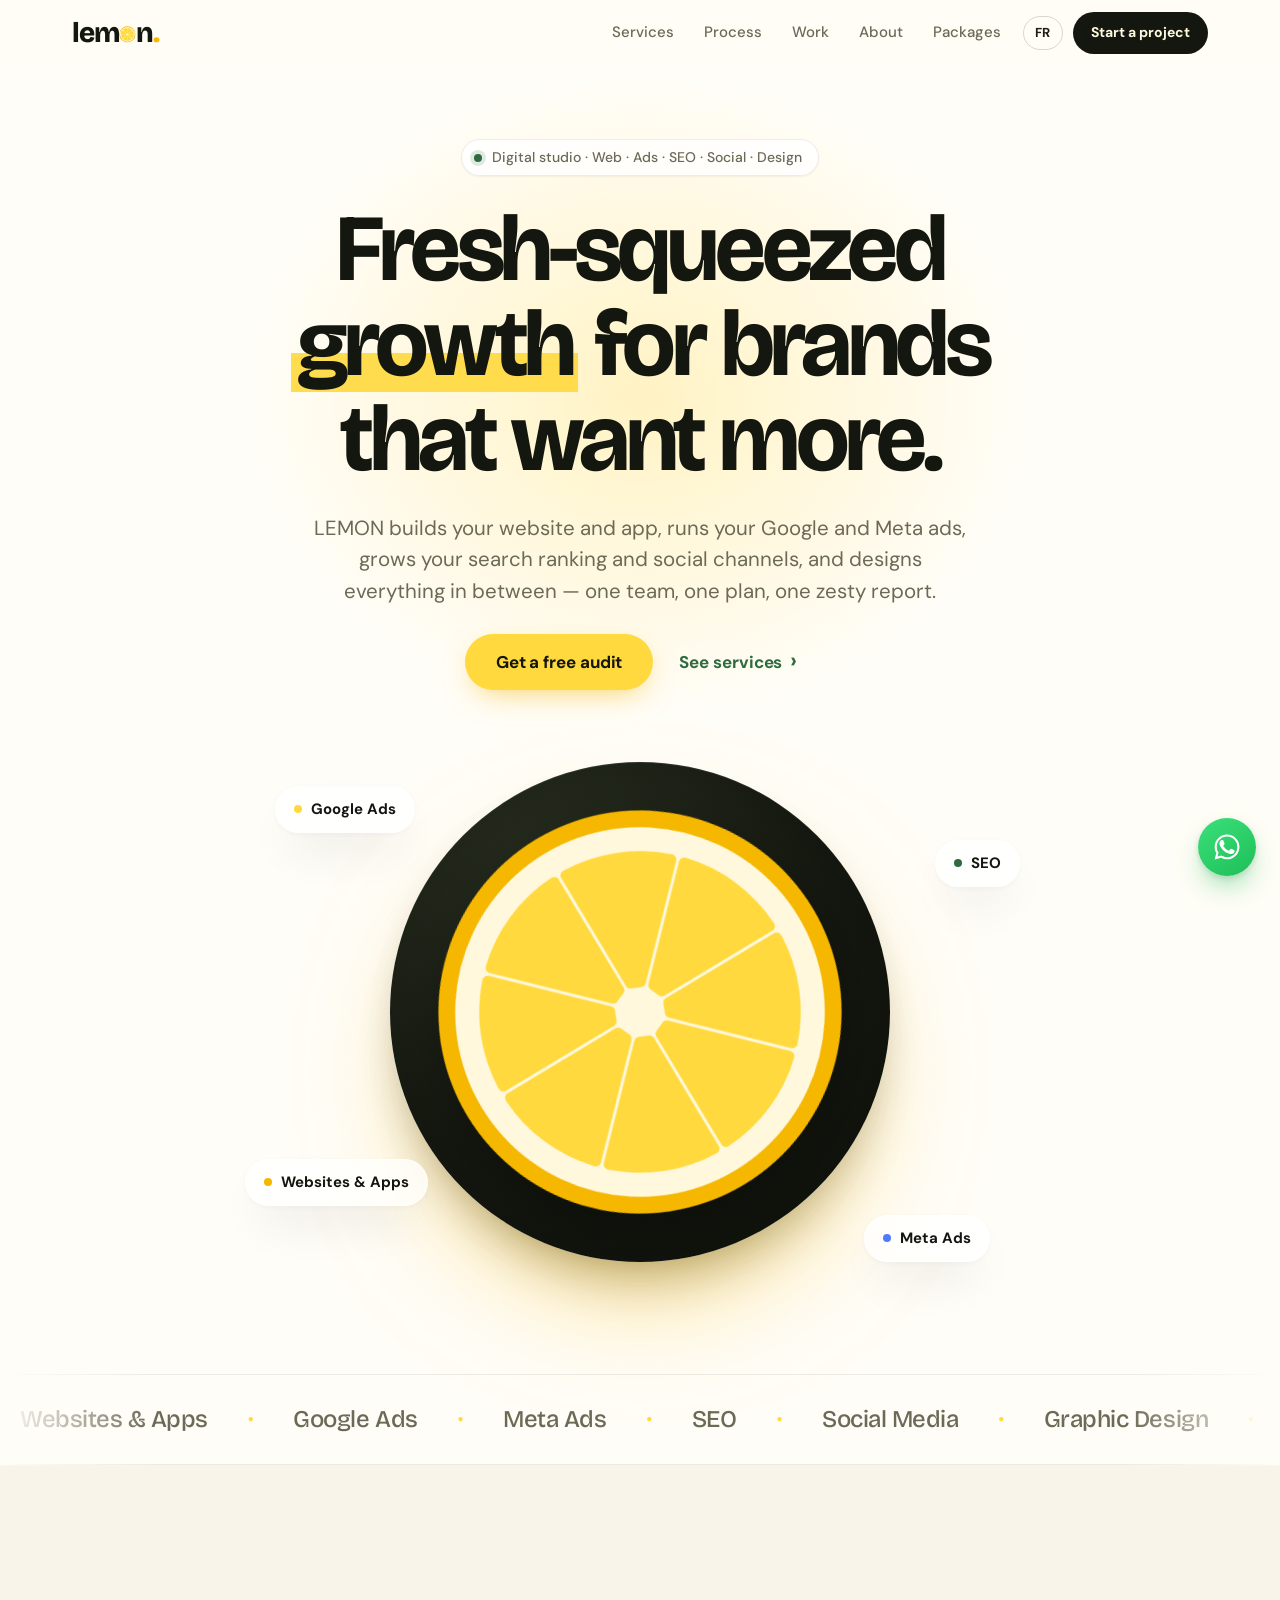
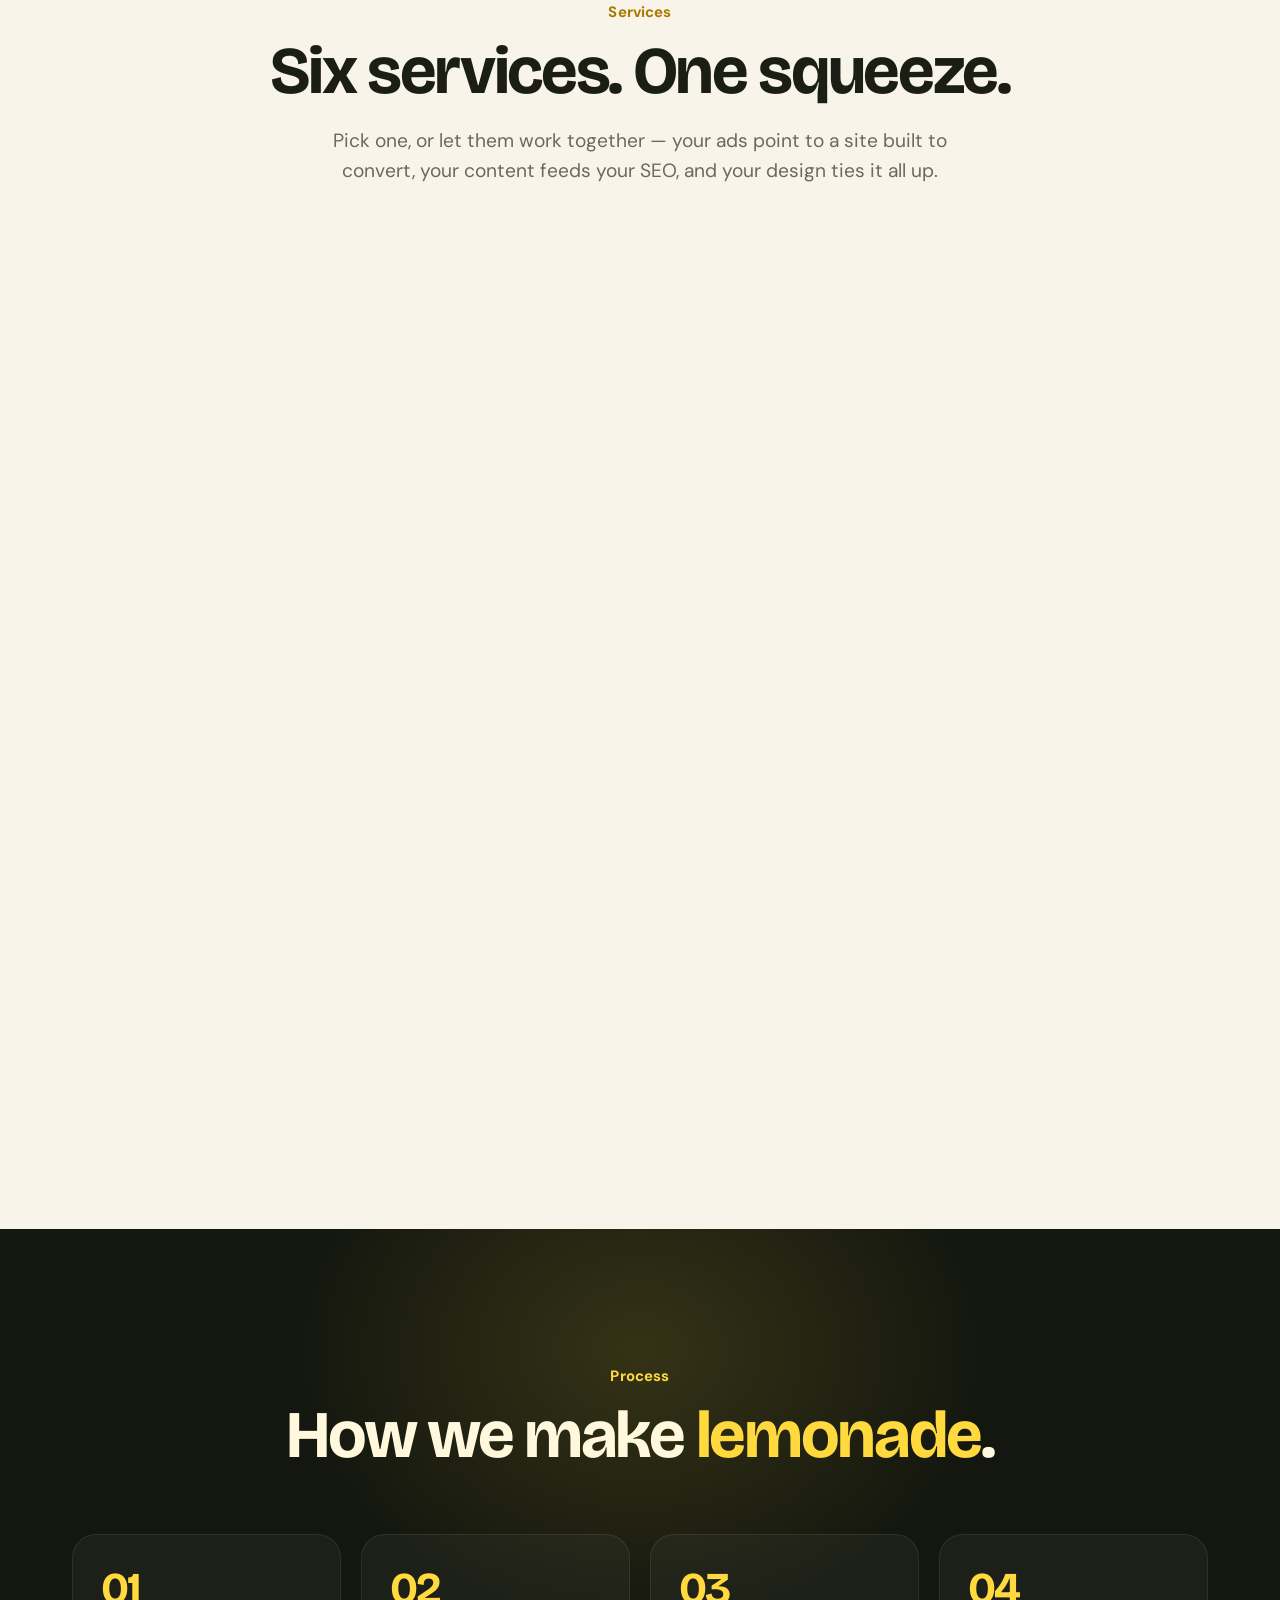
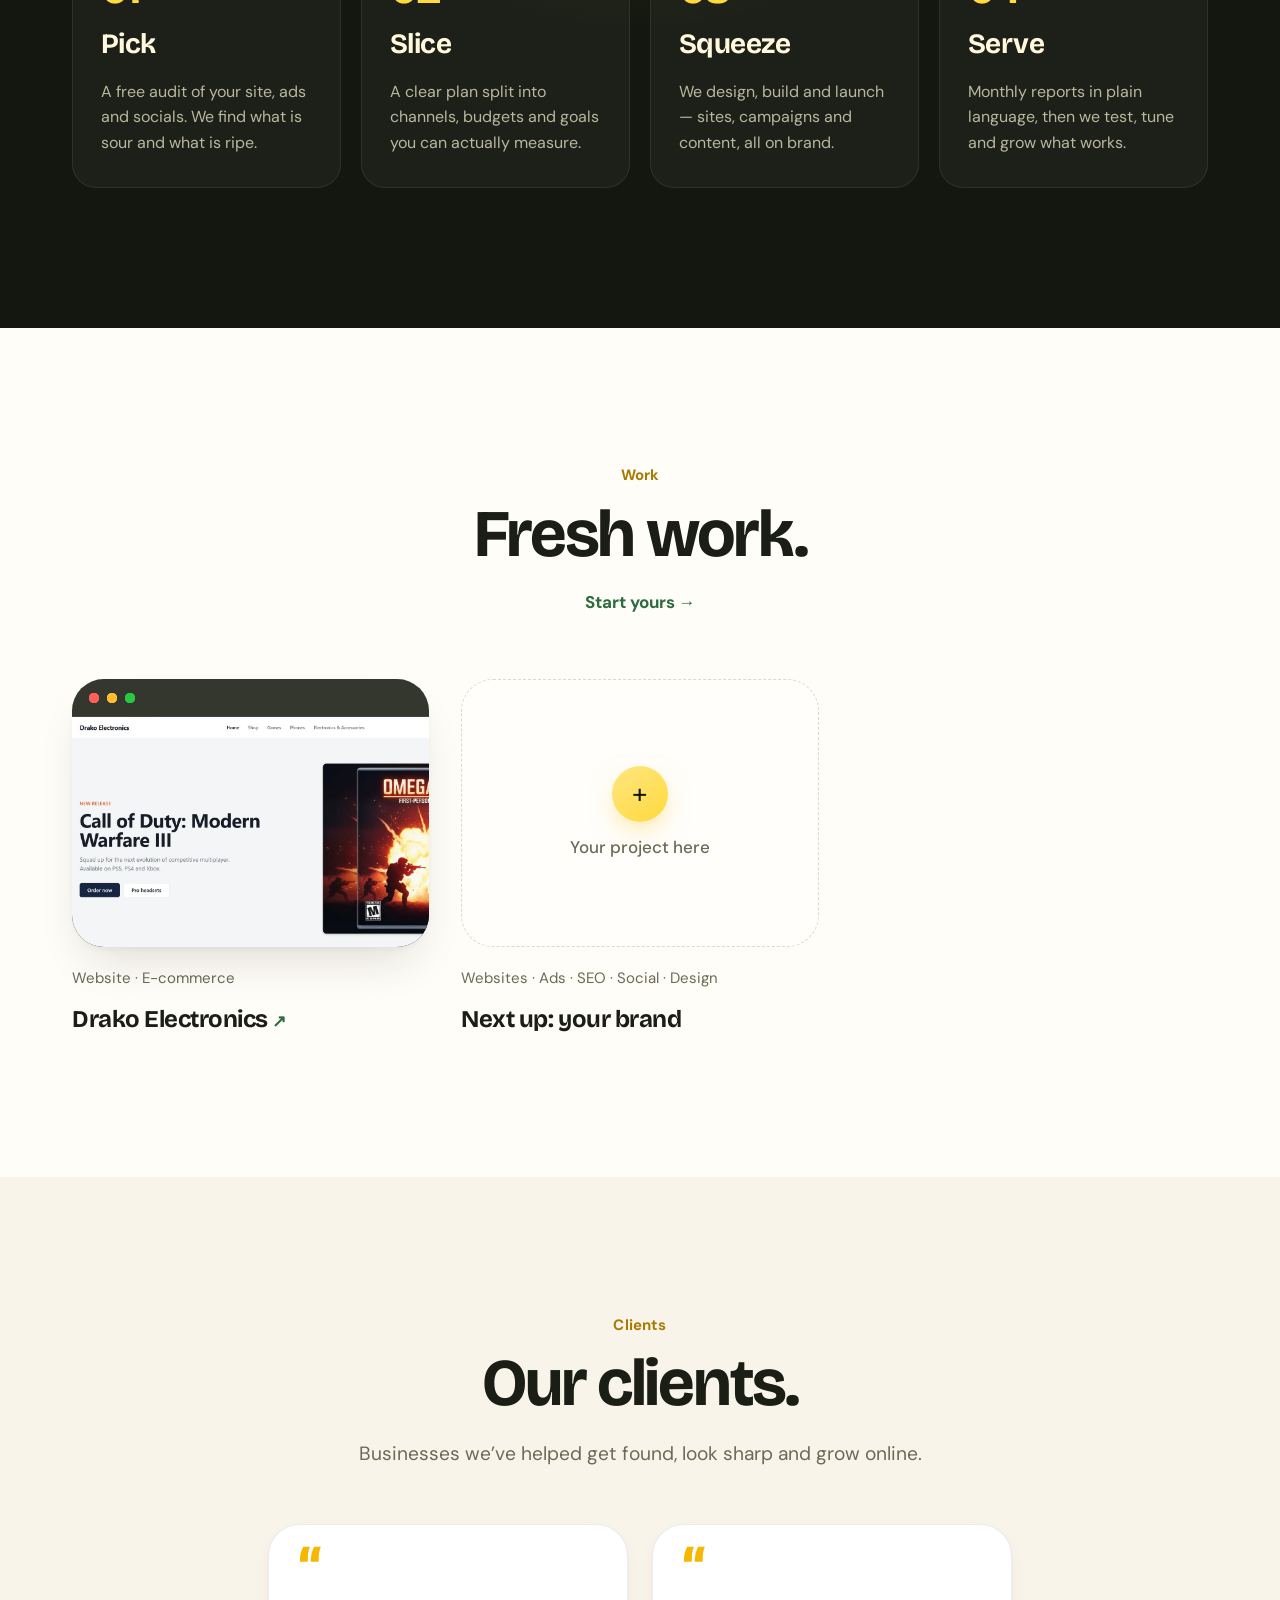
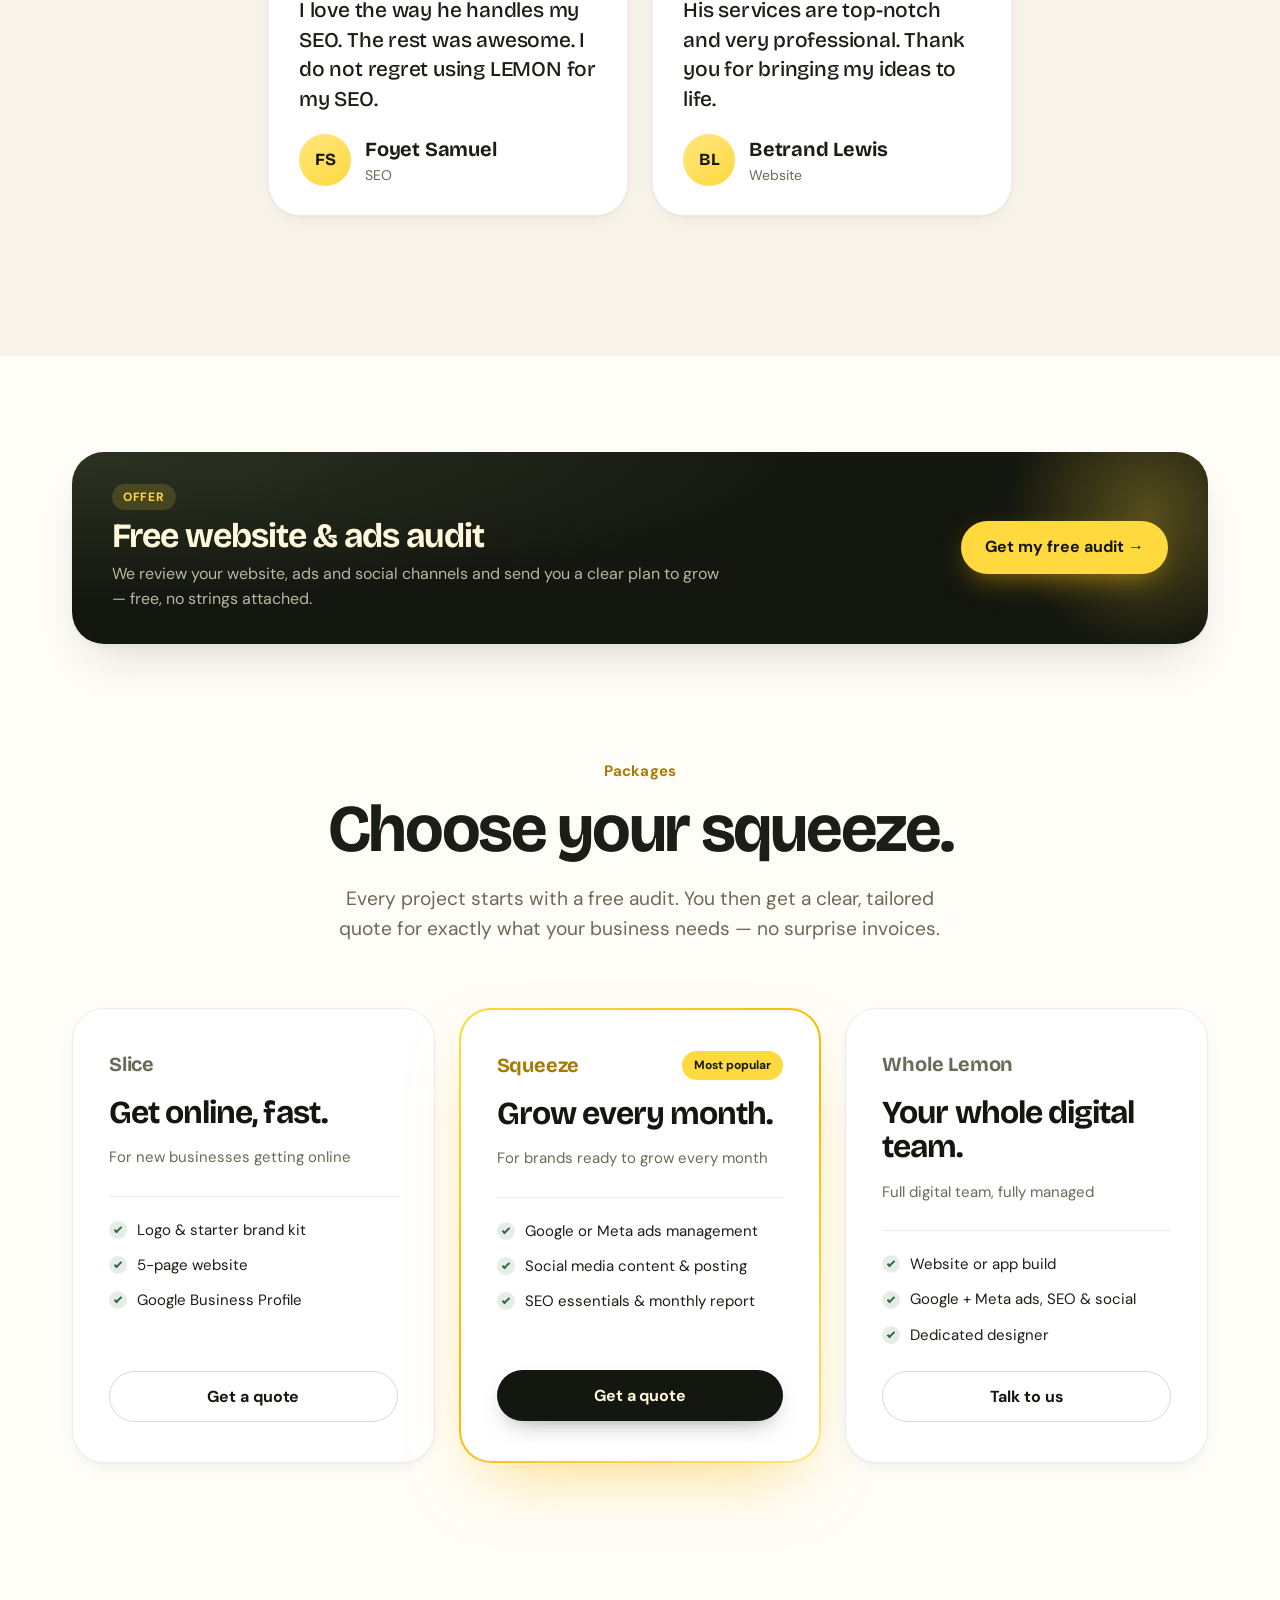
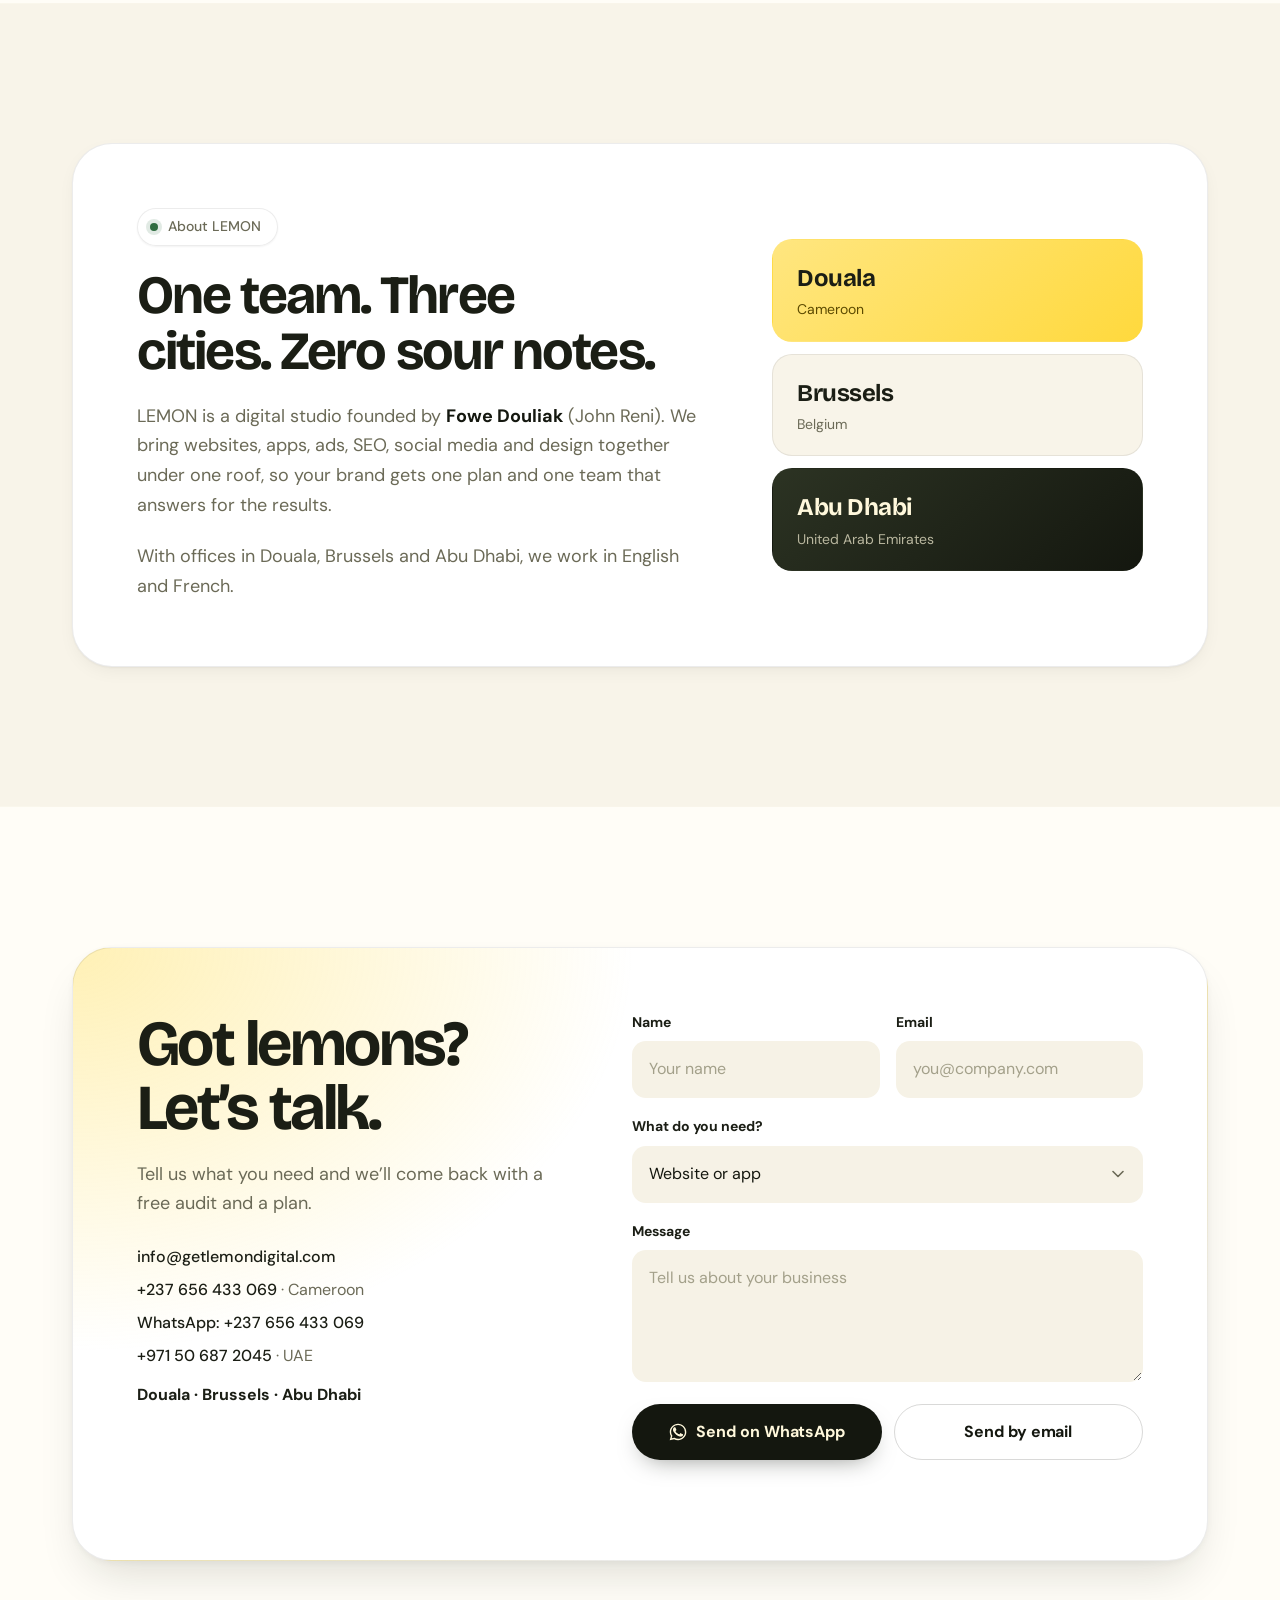
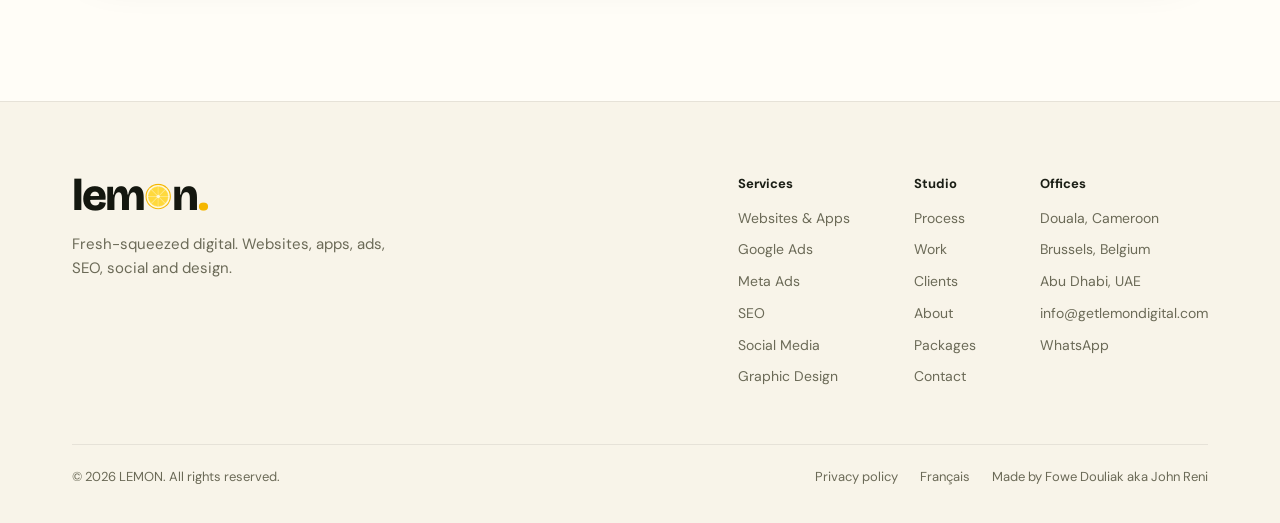
==== commit 566d0228: "Add Drako Electronics screenshot and client reviews - Drako Electronics project now shows a screensh" ====
--- a/index.html
+++ b/index.html
@@ -334,8 +334,8 @@
       </div>
       <div class="card-grid" data-projects>
         <a href="https://drakoelectronics.com" class="project" target="_blank" rel="noopener">
-          <div class="project__media project__media--ink"><span class="project__site">drakoelectronics.com</span></div>
-          <span class="project__meta">Website</span>
+          <div class="project__media project__media--ink"><img src="assets/uploads/drako-electronics.jpg" alt="Drako Electronics — project preview" loading="lazy"></div>
+          <span class="project__meta">Website · E-commerce</span>
           <strong>Drako Electronics <span class="project__ext" aria-hidden="true">↗</span></strong>
         </a>
         <a href="#contact" class="project project--next">
@@ -356,9 +356,11 @@
       </div>
       <div class="card-grid" data-testimonials>
         <figure class="client">
+          <blockquote>I love the way he handles my SEO. The rest was awesome. I do not regret using LEMON for my SEO.</blockquote>
           <figcaption><span class="client__avatar" aria-hidden="true">FS</span><strong class="client__name">Foyet Samuel</strong><span class="client__service">SEO</span></figcaption>
         </figure>
         <figure class="client">
+          <blockquote>His services are top-notch and very professional. Thank you for bringing my ideas to life.</blockquote>
           <figcaption><span class="client__avatar" aria-hidden="true">BL</span><strong class="client__name">Betrand Lewis</strong><span class="client__service">Website</span></figcaption>
         </figure>
       </div>
--- a/assets/css/styles.css
+++ b/assets/css/styles.css
@@ -428,6 +428,8 @@
 .project:not(.project--next) .project__media--zest::before,
 .project:not(.project--next) .project__media--leaf::before { background-color: rgba(255, 255, 255, .25); }
 .project__media img { width: 100%; height: 100%; object-fit: cover; object-position: top; }
+.project:not(.project--next) .project__media img { position: absolute; left: 0; right: 0; bottom: 0; top: 38px; height: calc(100% - 38px); object-position: left top; }
+.project:not(.project--next) .project__media:has(img) { background: #1C2016; }
 .project:hover .project__media { transform: translateY(-6px); box-shadow: var(--shadow-lg); }
 @media (prefers-reduced-motion: reduce) { .project__media, .project:hover .project__media { transform: none; transition: none; } }
 .project__media--zest { background: linear-gradient(160deg, var(--zest-soft), var(--zest) 60%, var(--rind)); color: var(--ink); }
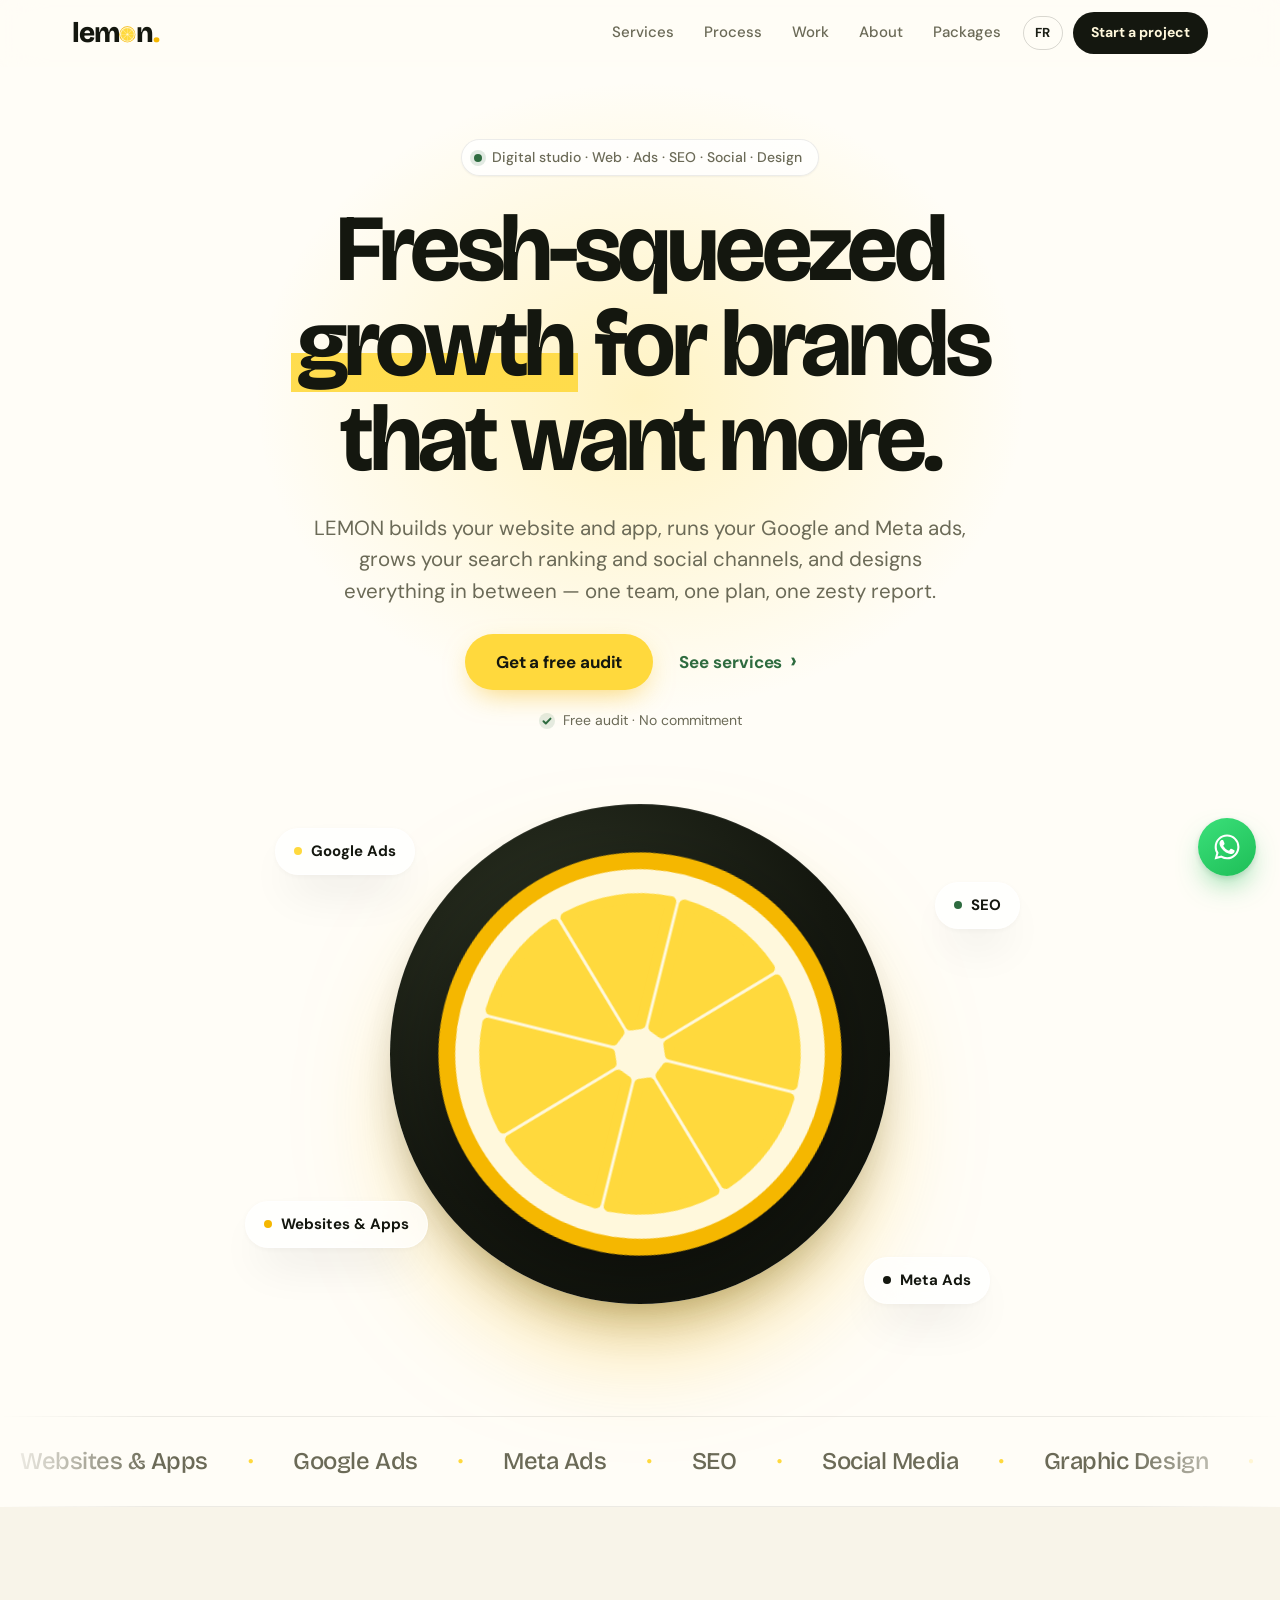
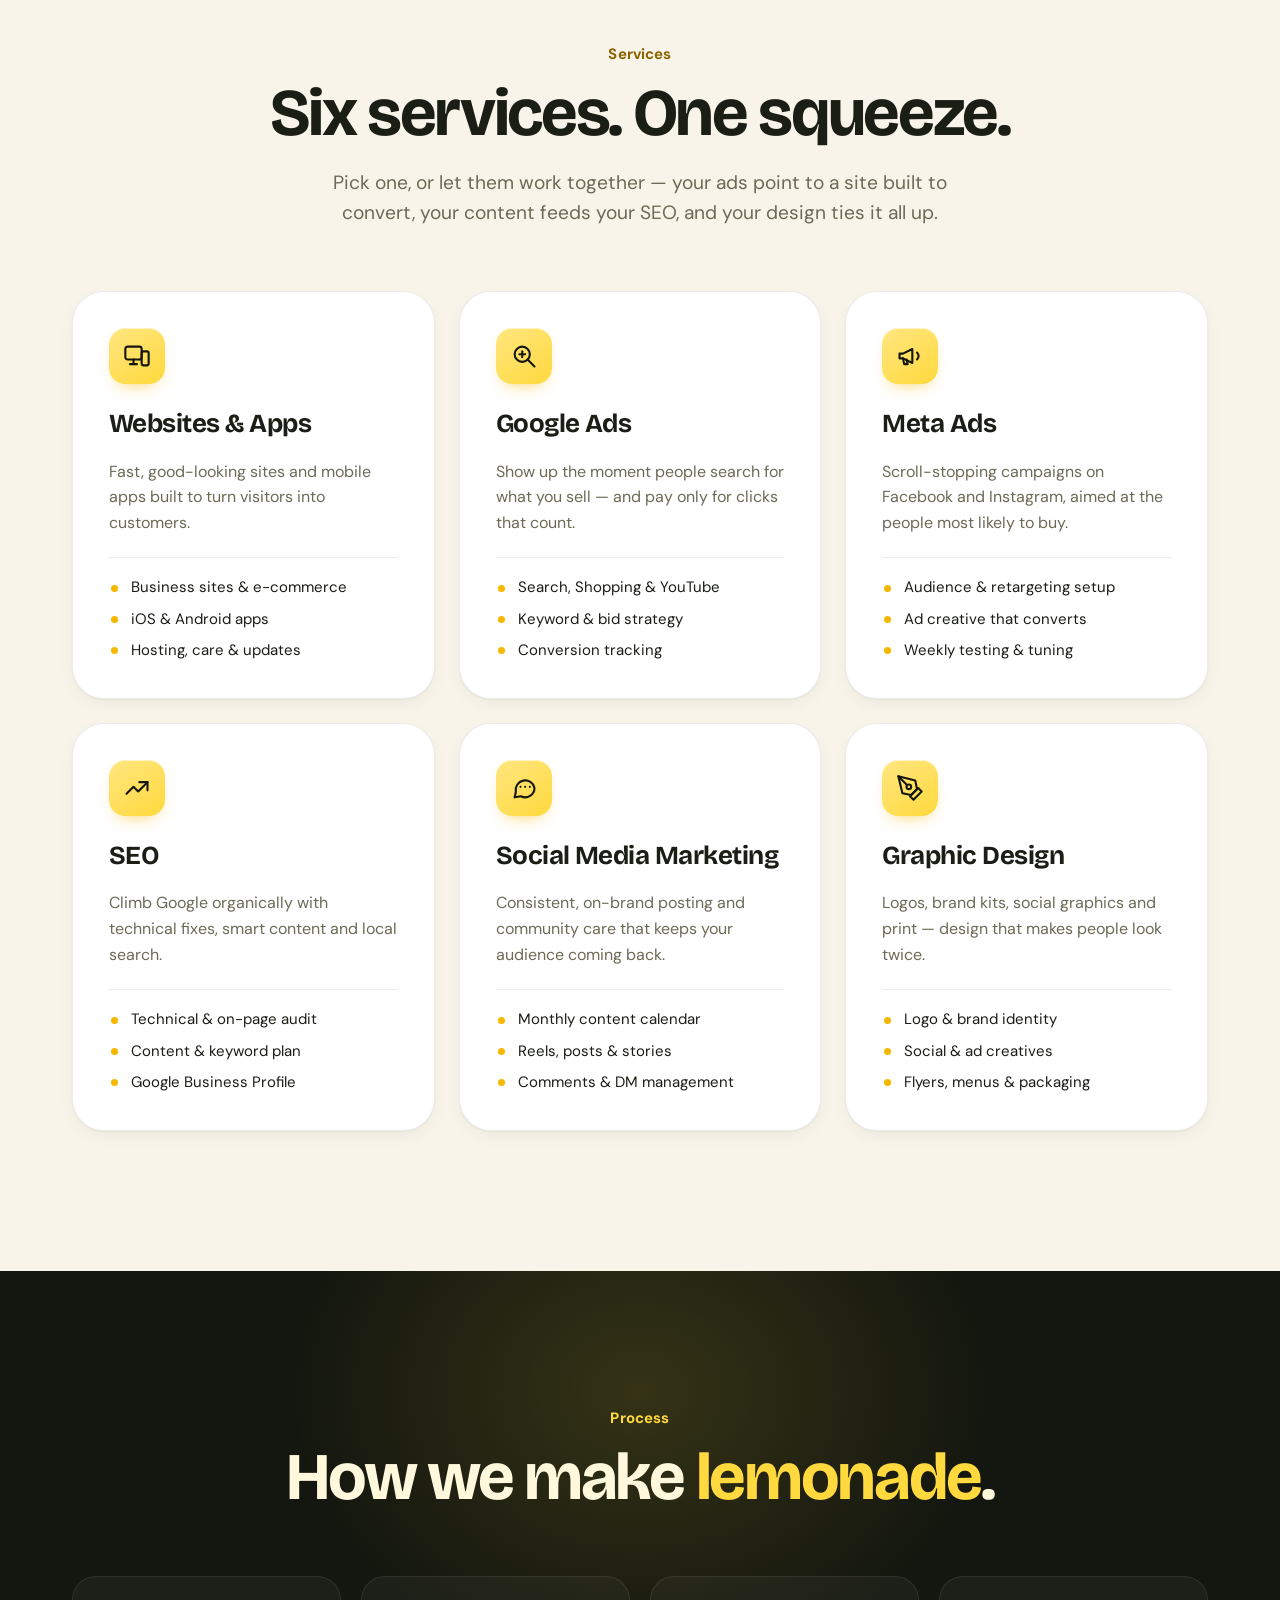
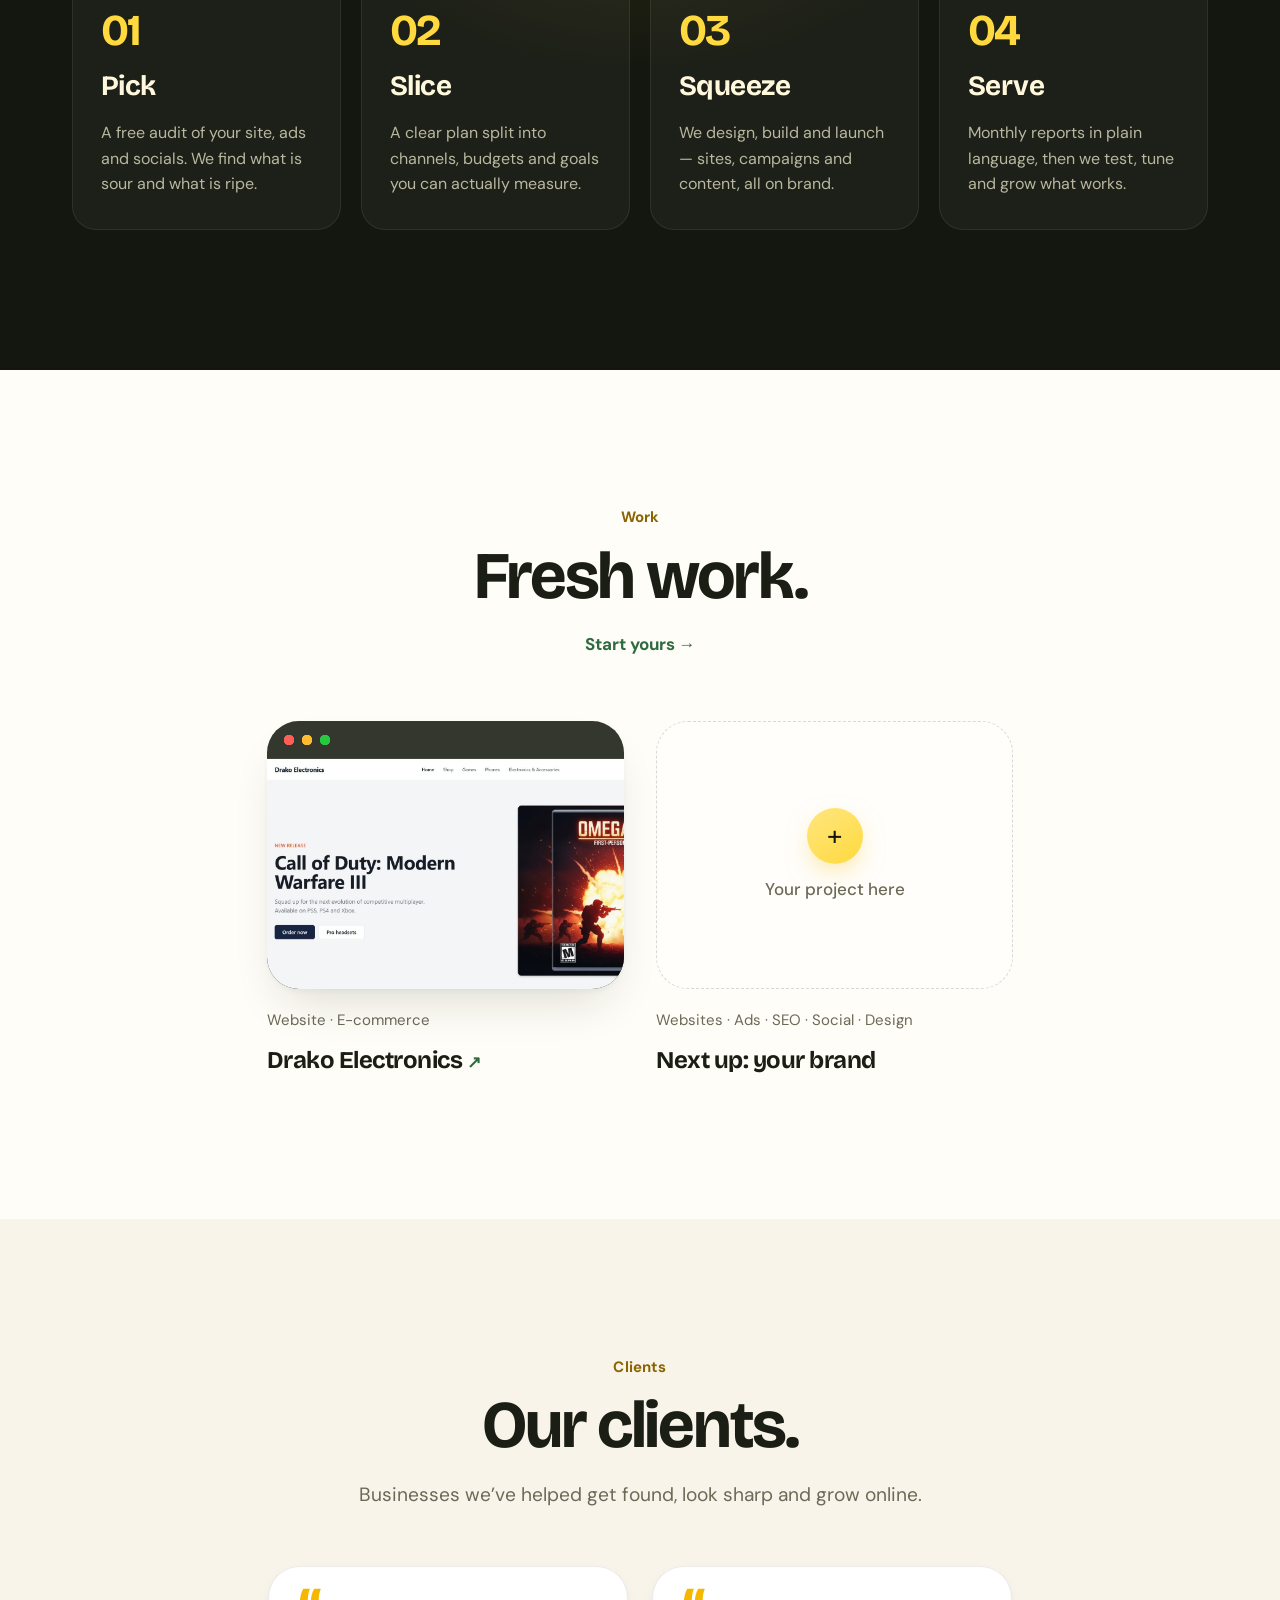
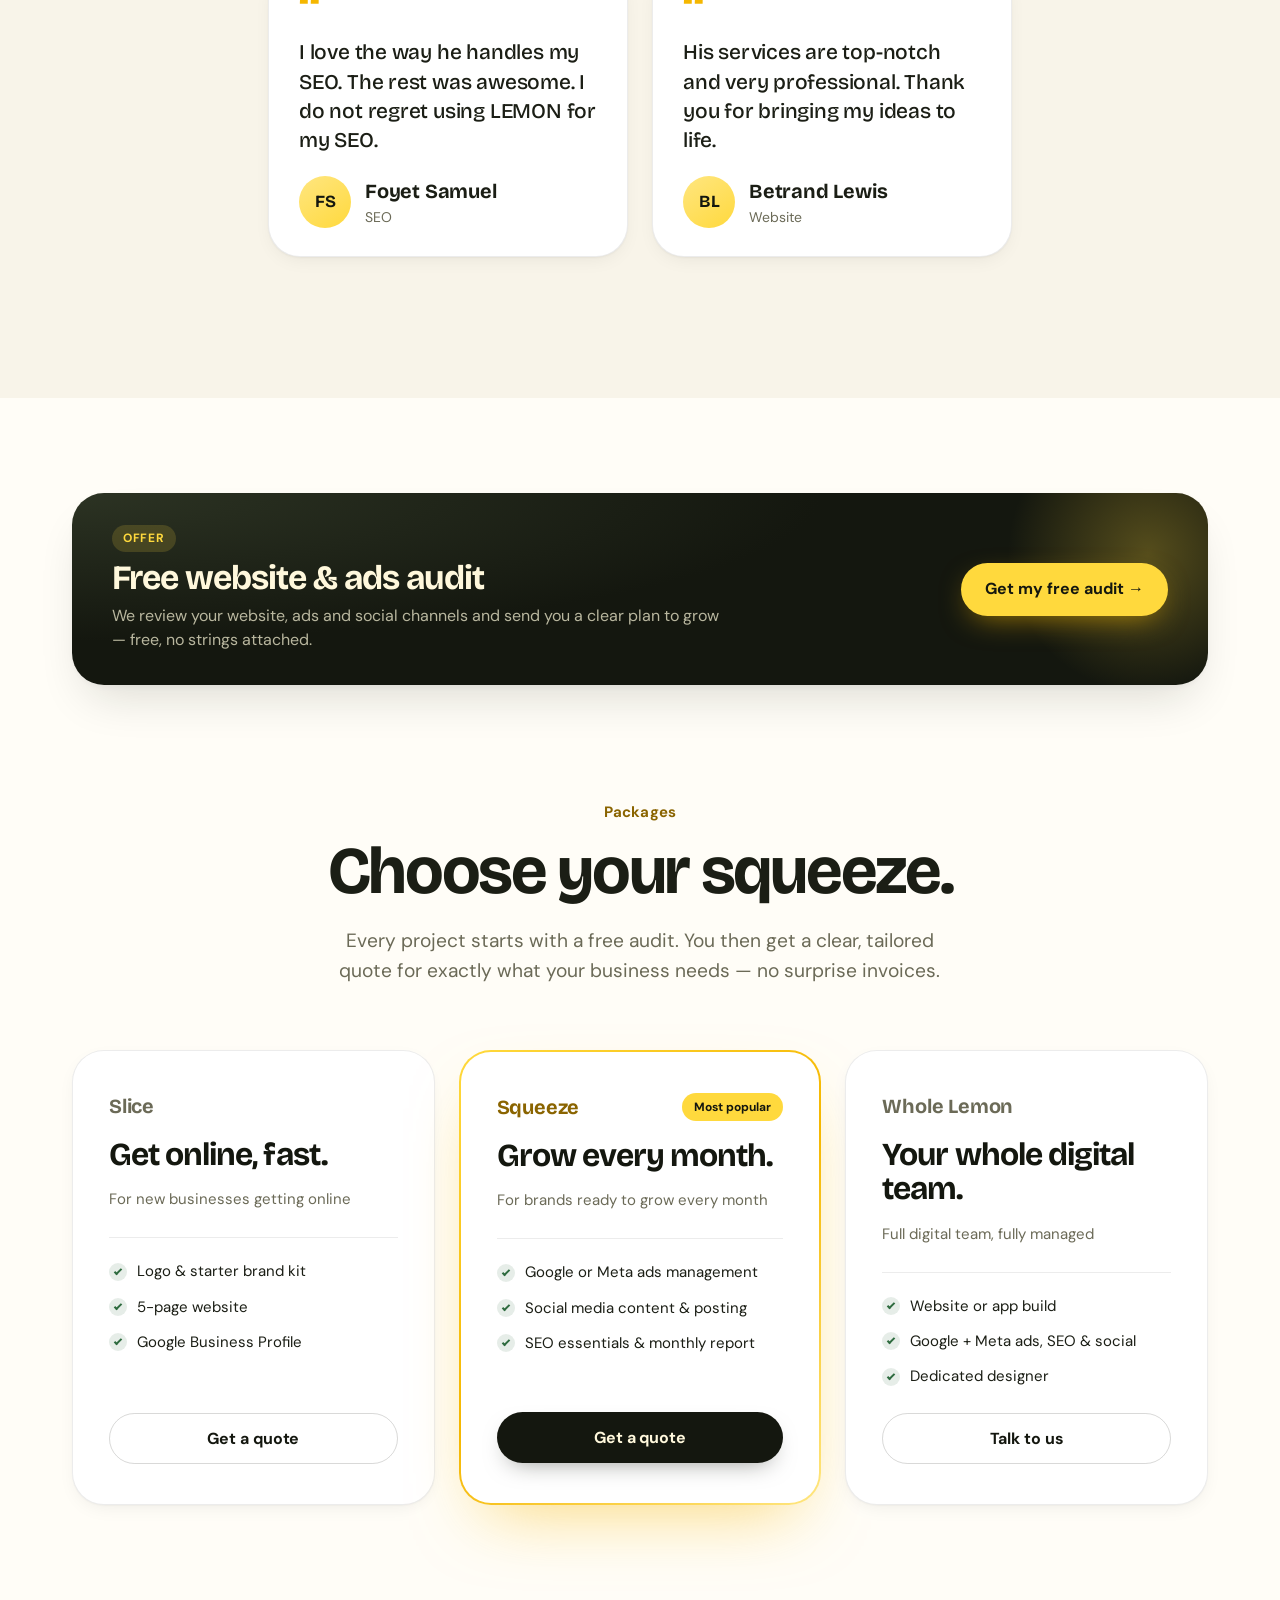
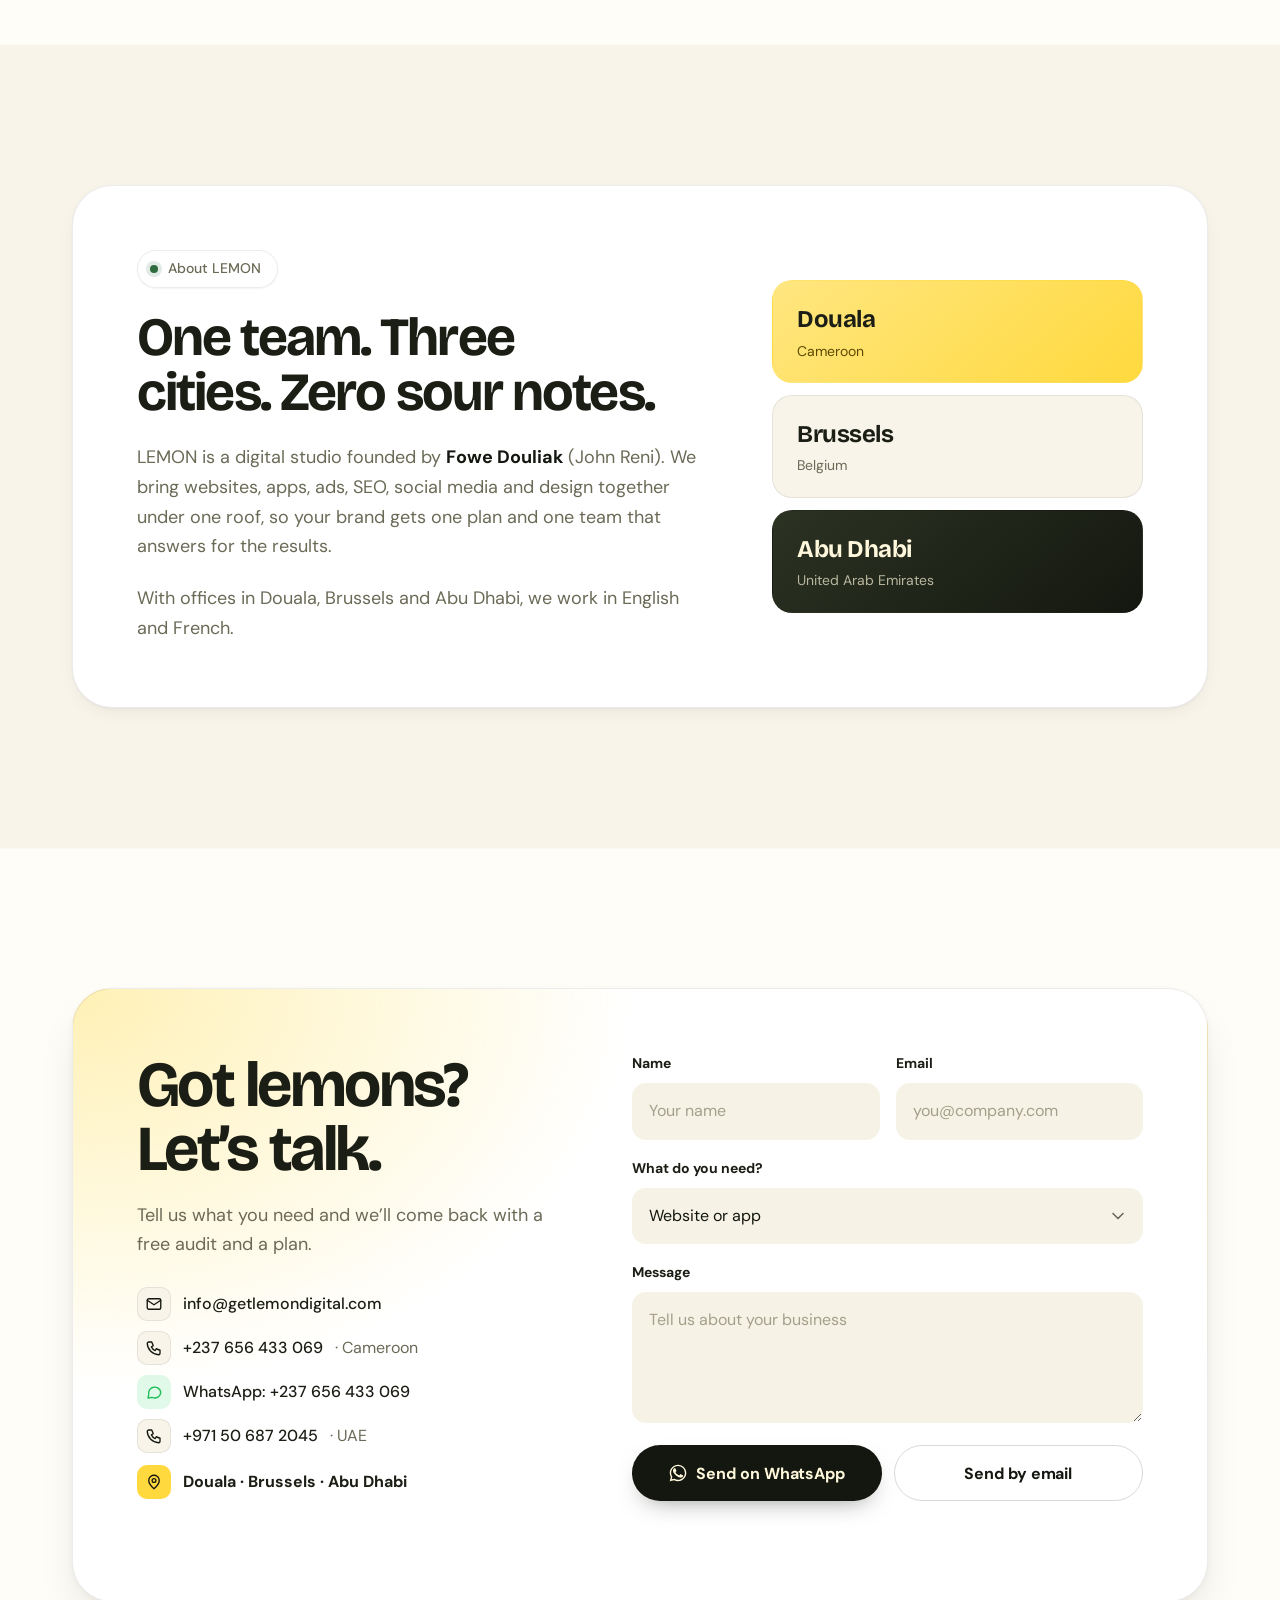
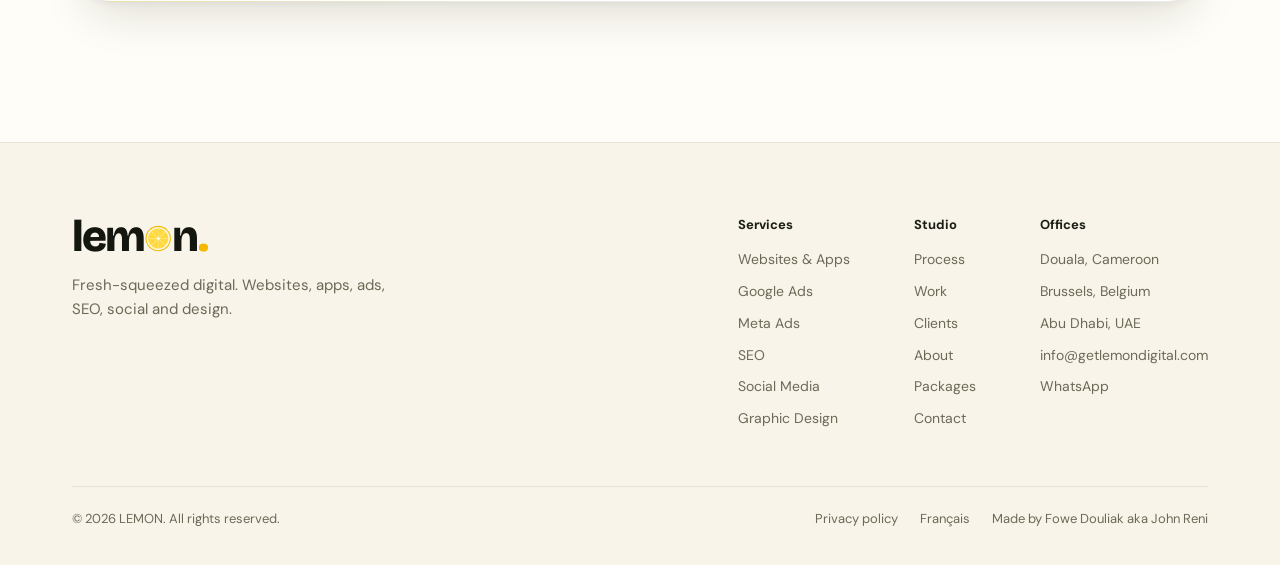
==== commit c02dc2c5: "Polish: alignment, readability, contact icons and menu highlight - Section labels darker for readabl" ====
--- a/index.html
+++ b/index.html
@@ -215,6 +215,7 @@
           <a href="#contact" class="btn btn--zest">Get a free audit</a>
           <a href="#services" class="btn btn--ghost">See services</a>
         </div>
+        <p class="hero__note">Free audit · No commitment</p>
       </div>
       <div class="hero__visual">
         <div class="hero__disc" aria-hidden="true"></div>
--- a/assets/css/styles.css
+++ b/assets/css/styles.css
@@ -6,7 +6,7 @@
   --zest: #FFD93D;
   --zest-soft: #FFE680;
   --rind: #F5B700;
-  --rind-deep: #A87A00;           /* rind darkened for small text on light backgrounds */
+  --rind-deep: #8A6400;           /* rind darkened for small text on light backgrounds (passes contrast) */
   --pith: #FFF8DC;
   --leaf: #2E6B3F;
   --ink: #14170F;
@@ -254,7 +254,7 @@
 .tag--3 { bottom: 96px; left: -2%; }
 .tag--3::before { background: var(--rind); }
 .tag--4 { bottom: 40px; right: 4%; }
-.tag--4::before { background: #4F7BFF; }
+.tag--4::before { background: var(--ink); }
 
 @media (max-width: 600px) {
   .hero { padding-top: 40px; gap: 20px; }
@@ -407,7 +407,8 @@
 .work { padding-top: var(--section); padding-bottom: var(--section); display: flex; flex-direction: column; gap: 64px; }
 .work__all { font-weight: 600; font-size: 17px; color: var(--leaf); text-decoration: none; }
 .work__all:hover { text-decoration: underline; text-underline-offset: 4px; }
-.work .card-grid { grid-template-columns: repeat(auto-fill, minmax(min(340px, 100%), 1fr)); gap: 32px; }
+.work .card-grid { display: flex; flex-wrap: wrap; justify-content: center; gap: 32px; }
+.work .project { flex: 0 1 calc((100% - 64px) / 3); min-width: min(320px, 100%); }
 .project { text-decoration: none; display: flex; flex-direction: column; gap: 10px; }
 .project:hover { color: var(--text); }
 .project__media {
@@ -464,7 +465,7 @@
 }
 .client blockquote { margin: 0; font-family: var(--font-display); font-weight: 500; font-size: 21px; line-height: 1.4; letter-spacing: -0.01em; color: var(--text); }
 .client blockquote::before { content: "“"; display: block; font-weight: 700; font-size: 60px; line-height: .55; color: var(--rind); margin-bottom: 10px; }
-.client figcaption { display: grid; grid-template-columns: auto 1fr; column-gap: 14px; align-items: center; text-align: left; }
+.client figcaption { margin-top: auto; display: grid; grid-template-columns: auto 1fr; column-gap: 14px; align-items: center; text-align: left; }
 .client__avatar {
   grid-row: span 2; width: 52px; height: 52px; border-radius: 50%; overflow: hidden;
   background: linear-gradient(145deg, var(--zest-soft), var(--zest));
@@ -696,3 +697,38 @@
 /* Stagger for the scroll-in animation (JS clears --d once an item has appeared, so hovers stay instant) */
 .reveal { transition-delay: var(--d, 0s) !important; }
 @media (max-width: 600px) { .hero .eyebrow { font-size: 12.5px; padding: 6px 12px 6px 10px; } }
+
+/* ================= Polish ================= */
+
+/* Hero: small reassurance line under the buttons */
+.hero__note { margin: -6px 0 0; font-size: 14px; color: var(--text-muted); display: inline-flex; gap: 8px; align-items: center; }
+.hero__note::before { content: ""; width: 16px; height: 16px; border-radius: 50%; flex-shrink: 0;
+  background: rgba(46, 107, 63, .12) url("data:image/svg+xml,%3Csvg xmlns='http://www.w3.org/2000/svg' viewBox='0 0 16 16' fill='none' stroke='%232E6B3F' stroke-width='2' stroke-linecap='round' stroke-linejoin='round'%3E%3Cpath d='M4.5 8.2l2.3 2.3 4.7-4.9'/%3E%3C/svg%3E") center / 16px no-repeat; }
+
+/* Menu: highlight the section you're reading */
+.main-nav a[aria-current="true"]:not(.nav-cta):not(.nav-lang) { color: var(--ink); background: rgba(20, 23, 15, .05); }
+
+/* Contact details with small icons */
+.contact__details > a, .contact__details > span { display: flex; align-items: center; gap: 12px; }
+.contact__details > a::before, .contact__details > span::before {
+  content: ""; width: 34px; height: 34px; flex-shrink: 0; border-radius: 10px; background: var(--bg-alt) center / 18px no-repeat;
+  border: 1px solid var(--line);
+}
+.contact__details > a[href^="mailto:"]::before { background-image: url("data:image/svg+xml,%3Csvg xmlns='http://www.w3.org/2000/svg' viewBox='0 0 24 24' fill='none' stroke='%2314170F' stroke-width='1.8' stroke-linecap='round' stroke-linejoin='round'%3E%3Crect x='3' y='5' width='18' height='14' rx='2'/%3E%3Cpath d='M3 7l9 6 9-6'/%3E%3C/svg%3E"); }
+.contact__details > span:has(a[href^="tel:"])::before { background-image: url("data:image/svg+xml,%3Csvg xmlns='http://www.w3.org/2000/svg' viewBox='0 0 24 24' fill='none' stroke='%2314170F' stroke-width='1.8' stroke-linecap='round' stroke-linejoin='round'%3E%3Cpath d='M5 4h4l2 5-2.5 1.5a11 11 0 0 0 5 5L15 13l5 2v4a2 2 0 0 1-2 2A16 16 0 0 1 3 6a2 2 0 0 1 2-2'/%3E%3C/svg%3E"); }
+.contact__details > span:has(a[href*="wa.me"])::before { background-color: rgba(37, 211, 102, .14); border-color: transparent; background-image: url("data:image/svg+xml,%3Csvg xmlns='http://www.w3.org/2000/svg' viewBox='0 0 24 24' fill='none' stroke='%231EBE57' stroke-width='1.8' stroke-linecap='round' stroke-linejoin='round'%3E%3Cpath d='M21 12a8 8 0 0 1-11.6 7.1L4 20l1-4.6A8 8 0 1 1 21 12z'/%3E%3C/svg%3E"); }
+.contact__details > .contact__offices::before { background-color: var(--zest); border-color: transparent; background-image: url("data:image/svg+xml,%3Csvg xmlns='http://www.w3.org/2000/svg' viewBox='0 0 24 24' fill='none' stroke='%2314170F' stroke-width='1.8' stroke-linecap='round' stroke-linejoin='round'%3E%3Cpath d='M12 21s-7-6.2-7-11a7 7 0 0 1 14 0c0 4.8-7 11-7 11z'/%3E%3Ccircle cx='12' cy='10' r='2.5'/%3E%3C/svg%3E"); }
+.contact__details { gap: 10px; }
+.contact__offices { margin-top: 2px; }
+
+/* Tablets: packages as one tidy column, offices side by side */
+@media (min-width: 601px) and (max-width: 1023px) {
+  .packages .card-grid { grid-template-columns: 1fr; max-width: 640px; width: 100%; margin: 0 auto; }
+}
+@media (max-width: 1000px) {
+  .about__offices { flex-direction: row; flex-wrap: wrap; }
+  .about__offices li { flex: 1 1 170px; }
+}
+
+/* Gentle press feedback on cards that are links */
+a.project:active .project__media, a.ad:active { transform: translateY(-2px) scale(.995); }
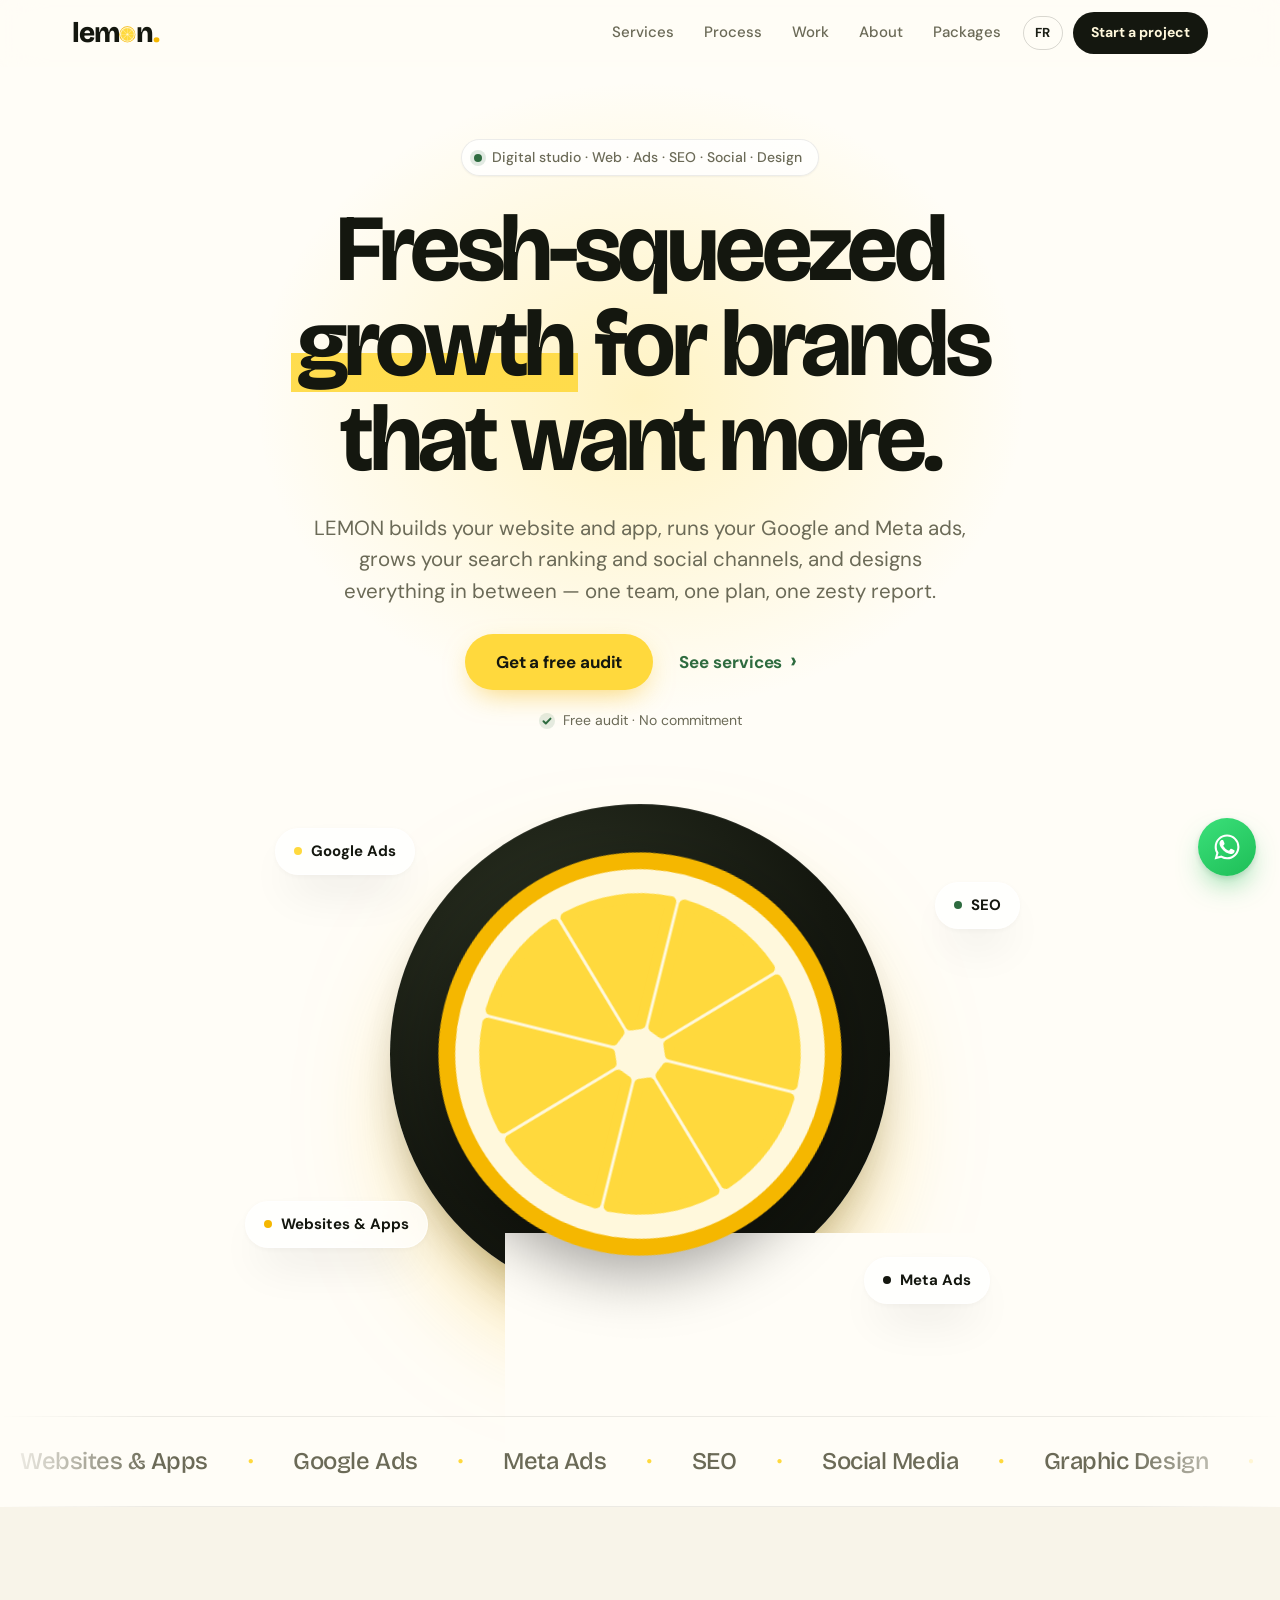
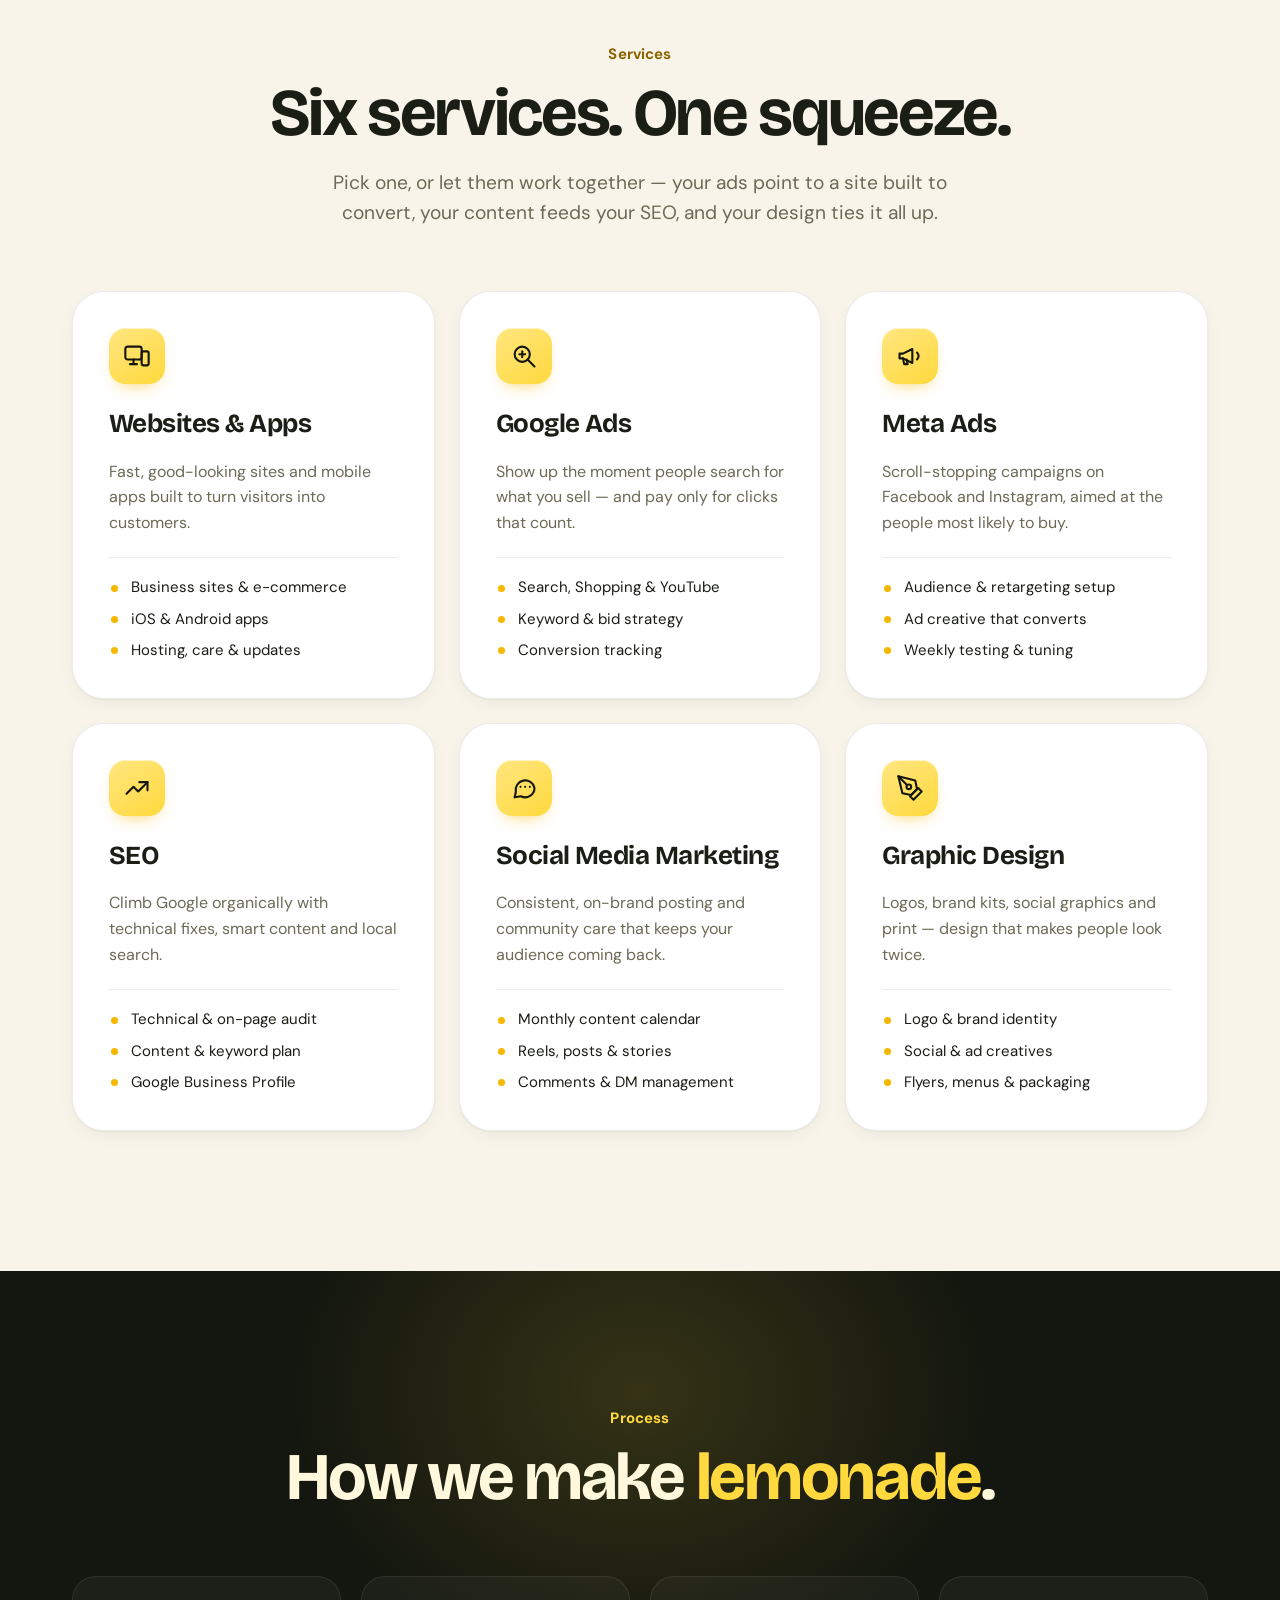
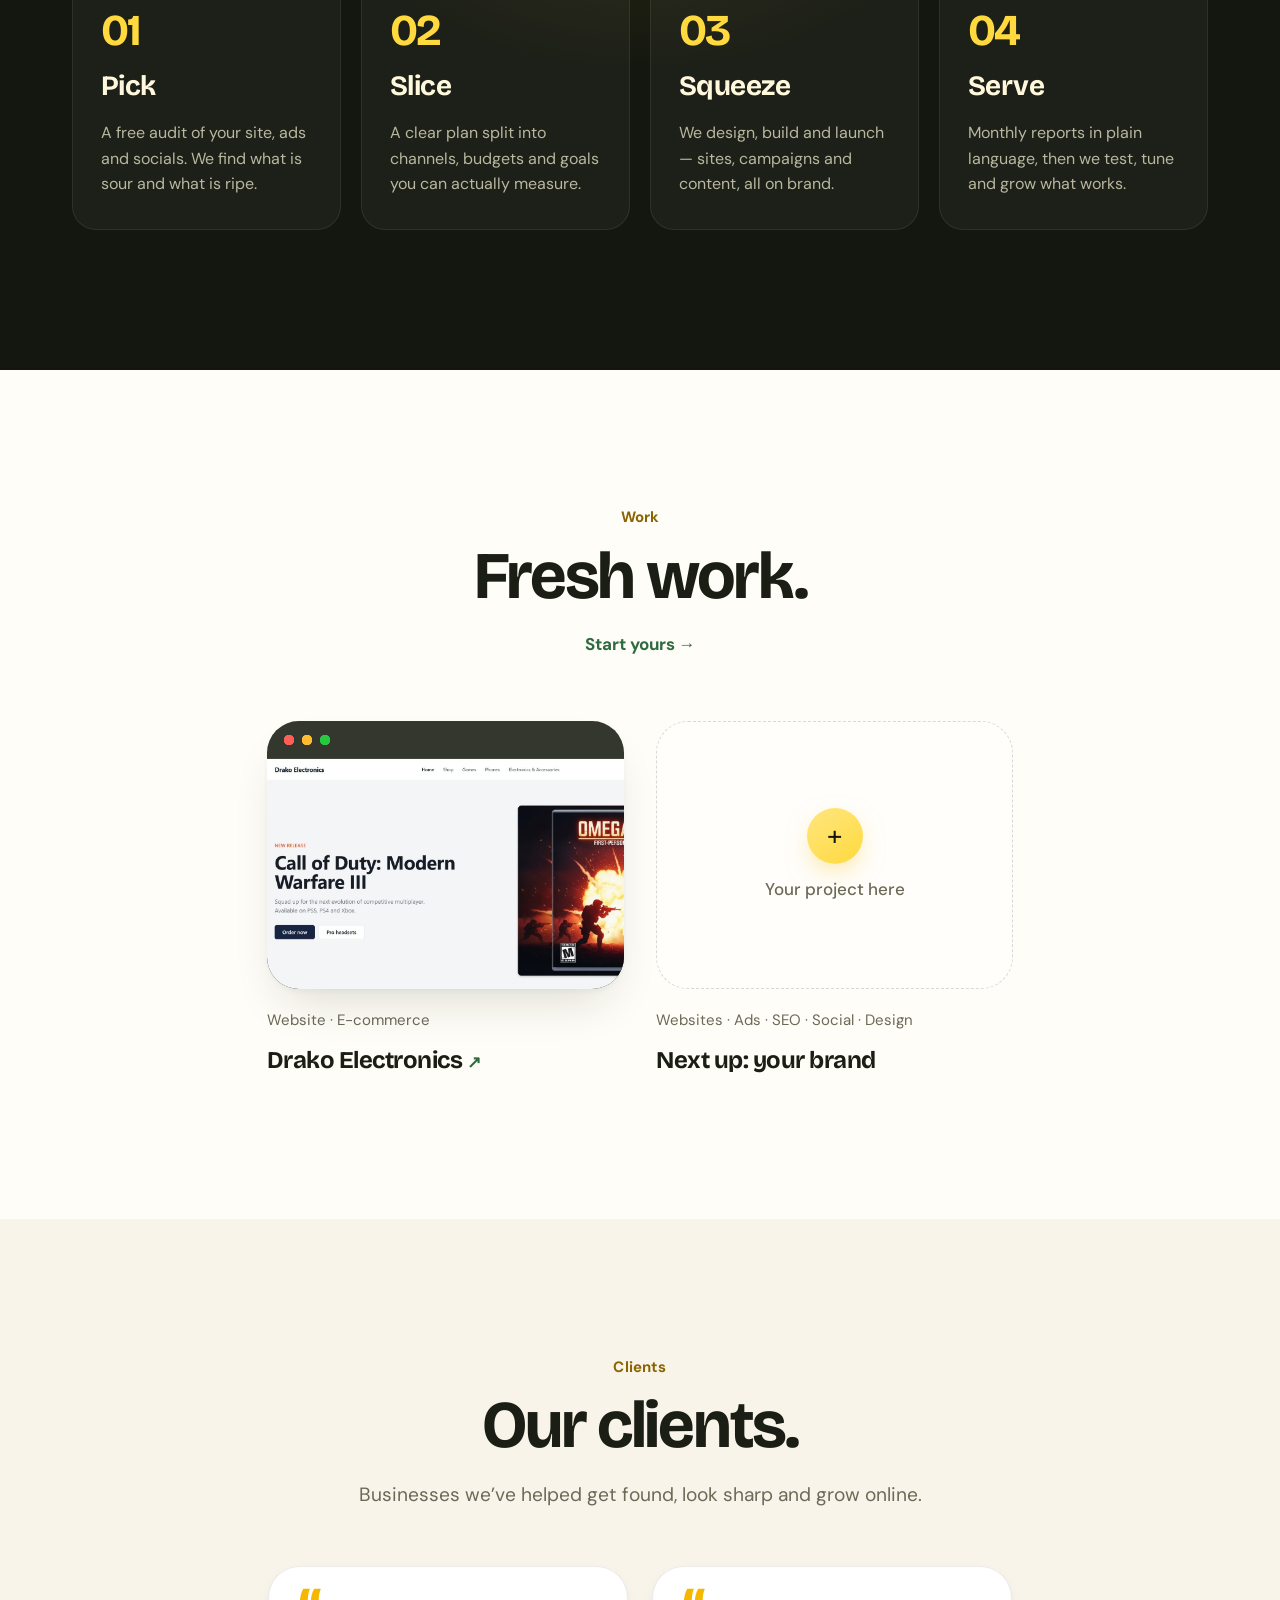
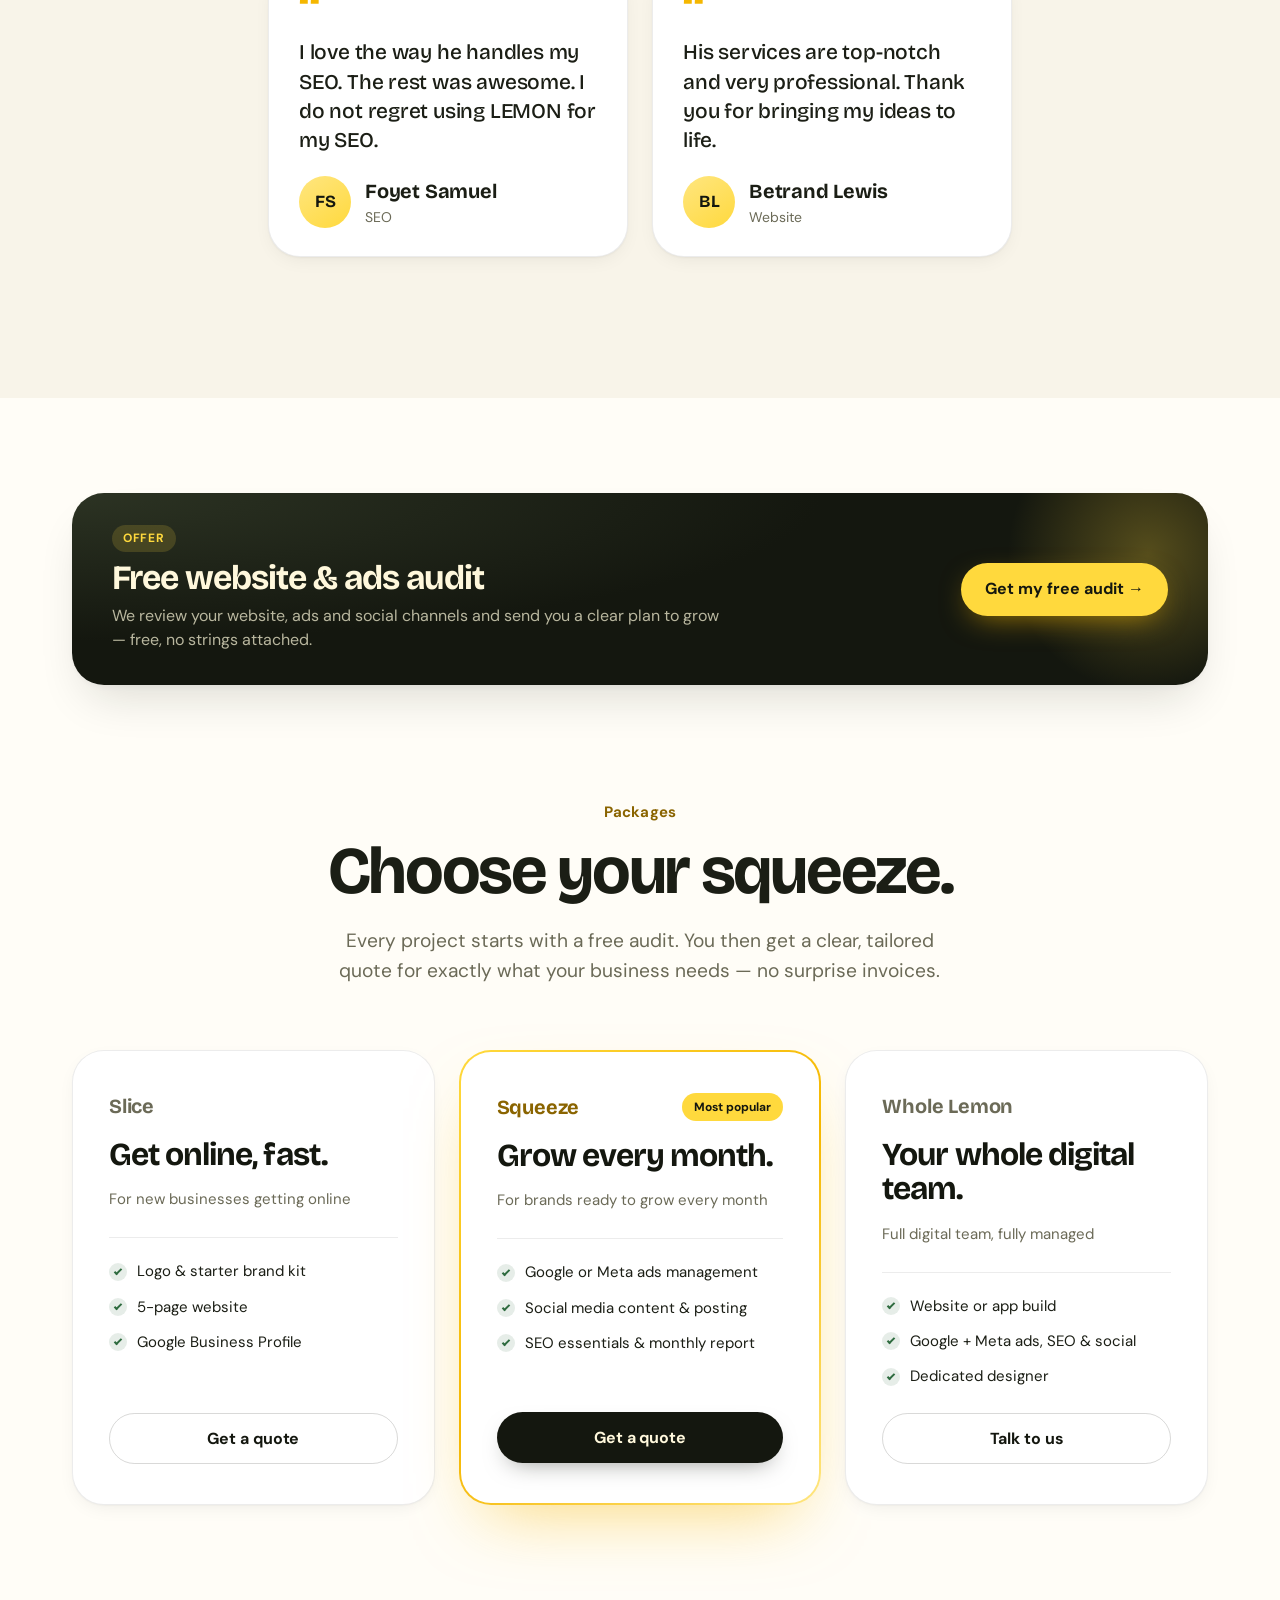
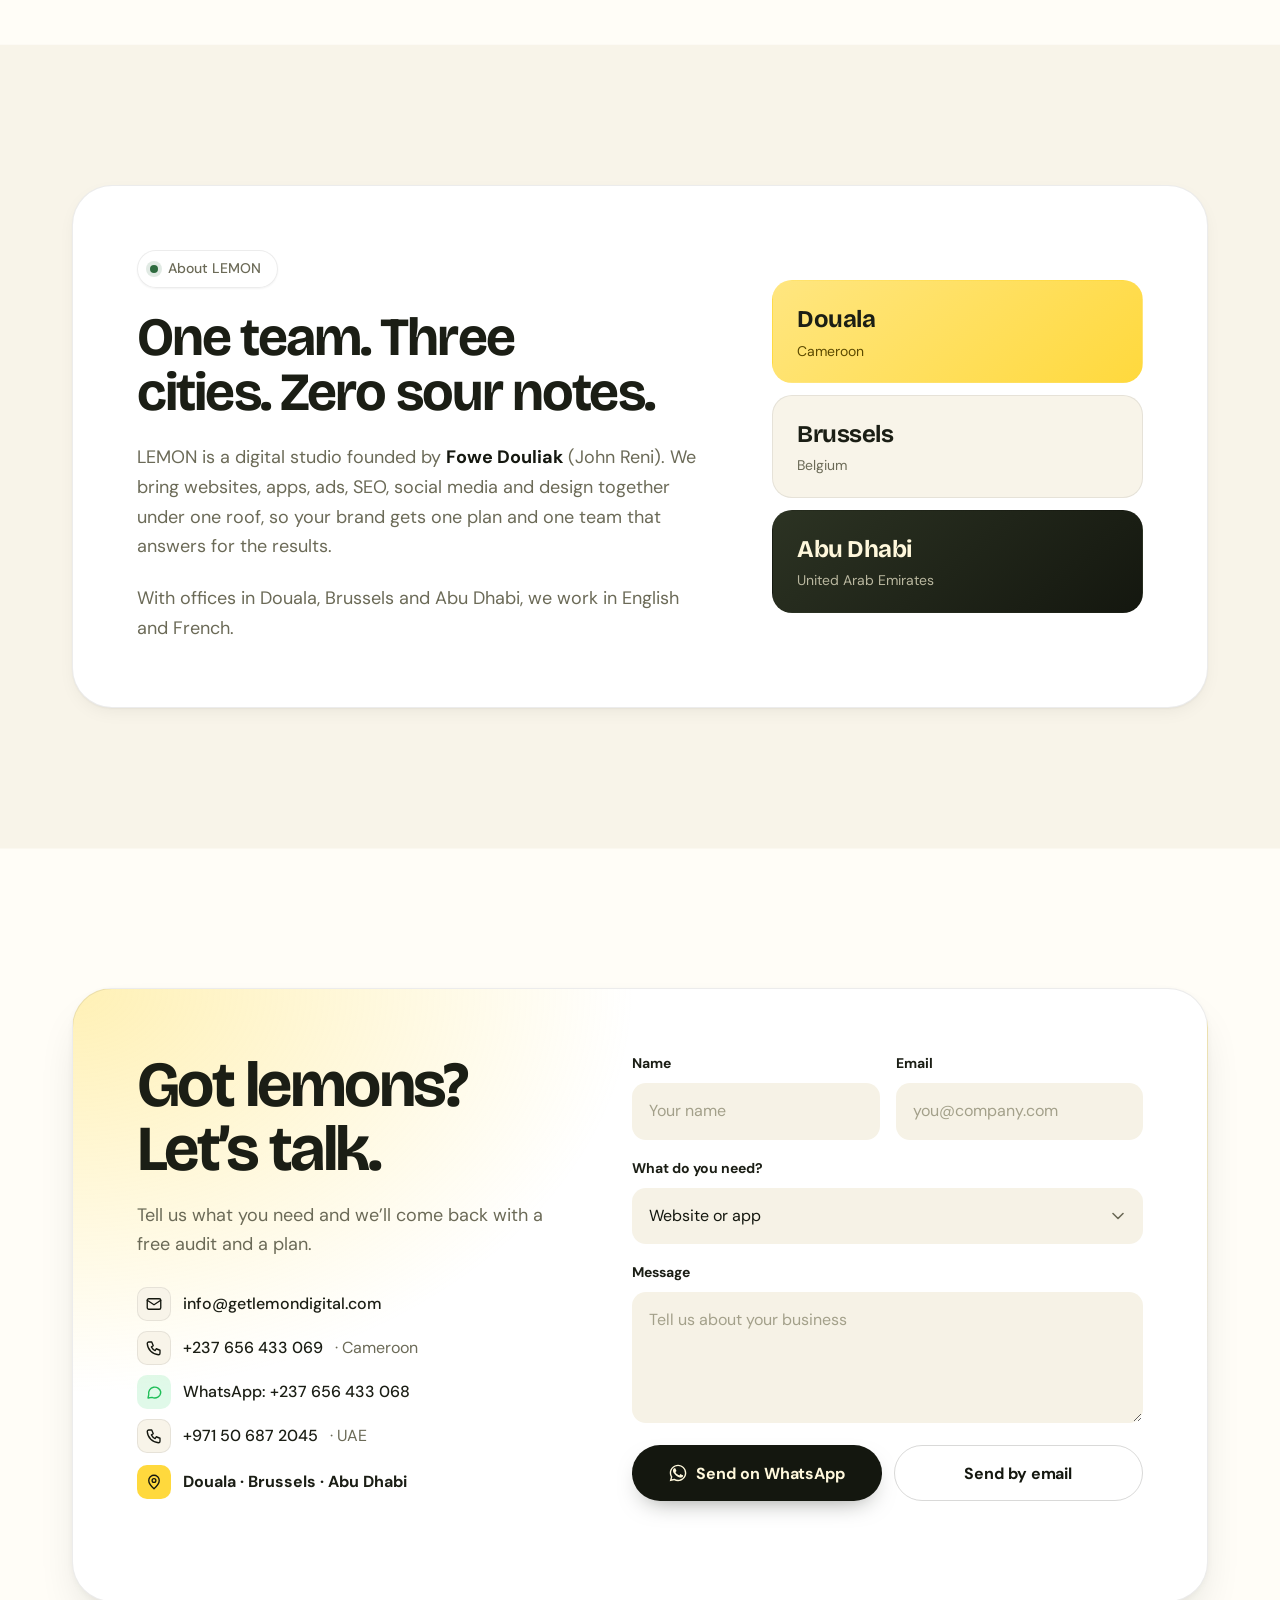
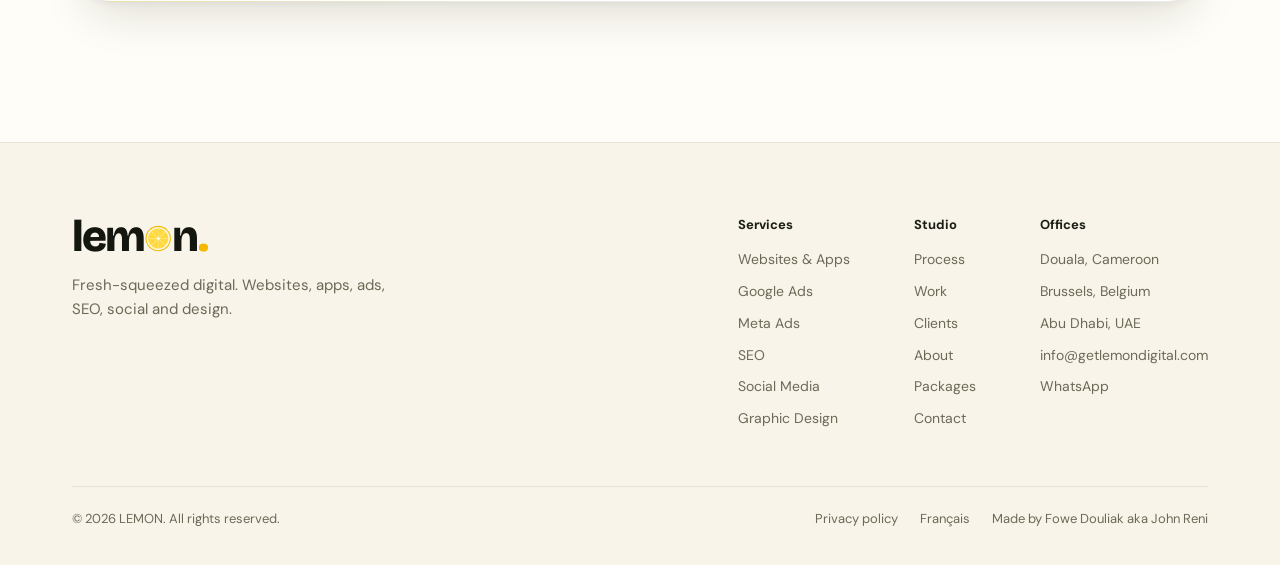
==== commit 9872176a: "Correct the WhatsApp number to +237 656 433 068 Updates the floating chat button, the WhatsApp line " ====
--- a/index.html
+++ b/index.html
@@ -428,7 +428,7 @@
           <address class="contact__details">
             <a href="mailto:info@getlemondigital.com">info@getlemondigital.com</a>
             <span><a href="tel:+237656433069">+237 656 433 069</a> <span class="contact__where">· Cameroon</span></span>
-            <span><a href="https://wa.me/237656433069" target="_blank" rel="noopener">WhatsApp: +237 656 433 069</a></span>
+            <span><a href="https://wa.me/237656433068" target="_blank" rel="noopener">WhatsApp: +237 656 433 068</a></span>
             <span><a href="tel:+971506872045">+971 50 687 2045</a> <span class="contact__where">· UAE</span></span>
             <span class="contact__offices">Douala · Brussels · Abu Dhabi</span>
           </address>
@@ -475,7 +475,7 @@
         <div class="site-footer__cols">
           <nav class="site-footer__col" aria-label="Services"><strong>Services</strong><a href="#services">Websites &amp; Apps</a><a href="#services">Google Ads</a><a href="#services">Meta Ads</a><a href="#services">SEO</a><a href="#services">Social Media</a><a href="#services">Graphic Design</a></nav>
           <nav class="site-footer__col" aria-label="Studio"><strong>Studio</strong><a href="#process">Process</a><a href="#work">Work</a><a href="#clients">Clients</a><a href="#about">About</a><a href="#packages">Packages</a><a href="#contact">Contact</a></nav>
-          <div class="site-footer__col"><strong>Offices</strong><span>Douala, Cameroon</span><span>Brussels, Belgium</span><span>Abu Dhabi, UAE</span><a href="mailto:info@getlemondigital.com">info@getlemondigital.com</a><a href="https://wa.me/237656433069" target="_blank" rel="noopener">WhatsApp</a></div>
+          <div class="site-footer__col"><strong>Offices</strong><span>Douala, Cameroon</span><span>Brussels, Belgium</span><span>Abu Dhabi, UAE</span><a href="mailto:info@getlemondigital.com">info@getlemondigital.com</a><a href="https://wa.me/237656433068" target="_blank" rel="noopener">WhatsApp</a></div>
         </div>
       </div>
       <div class="site-footer__bottom"><span>© <span data-year>2026</span> LEMON. All rights reserved.</span><span class="site-footer__legal"><a href="privacy.html">Privacy policy</a><a href="fr/" hreflang="fr" lang="fr">Français</a><span>Made by Fowe Douliak aka John Reni</span></span></div>
@@ -483,7 +483,7 @@
   </footer>
 
   <!-- WhatsApp chat button -->
-  <a class="wa-float" href="https://wa.me/237656433069?text=Hi%20LEMON%2C%20I%E2%80%99d%20like%20to%20talk%20about%20a%20project." target="_blank" rel="noopener" aria-label="Chat with us on WhatsApp">
+  <a class="wa-float" href="https://wa.me/237656433068?text=Hi%20LEMON%2C%20I%E2%80%99d%20like%20to%20talk%20about%20a%20project." target="_blank" rel="noopener" aria-label="Chat with us on WhatsApp">
     <svg viewBox="0 0 24 24" aria-hidden="true"><use href="#icon-whatsapp"/></svg>
   </a>
 
